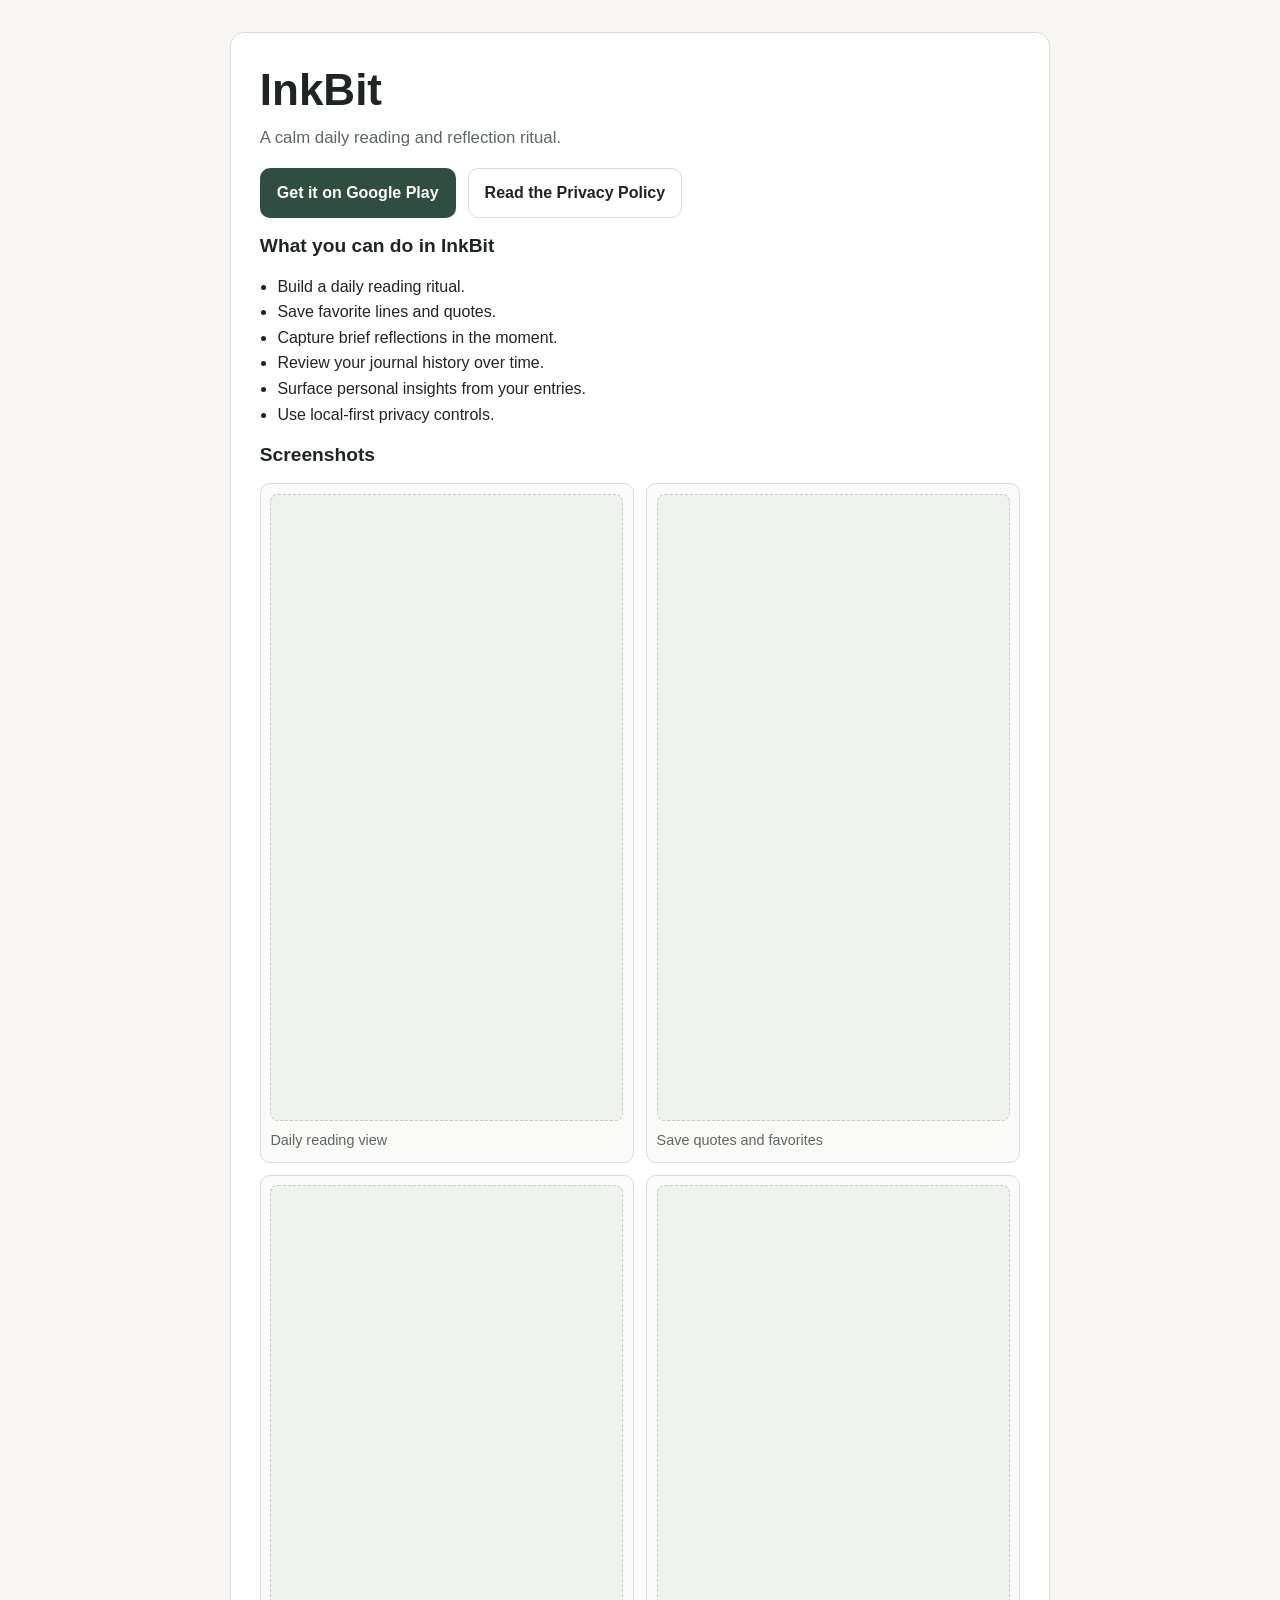
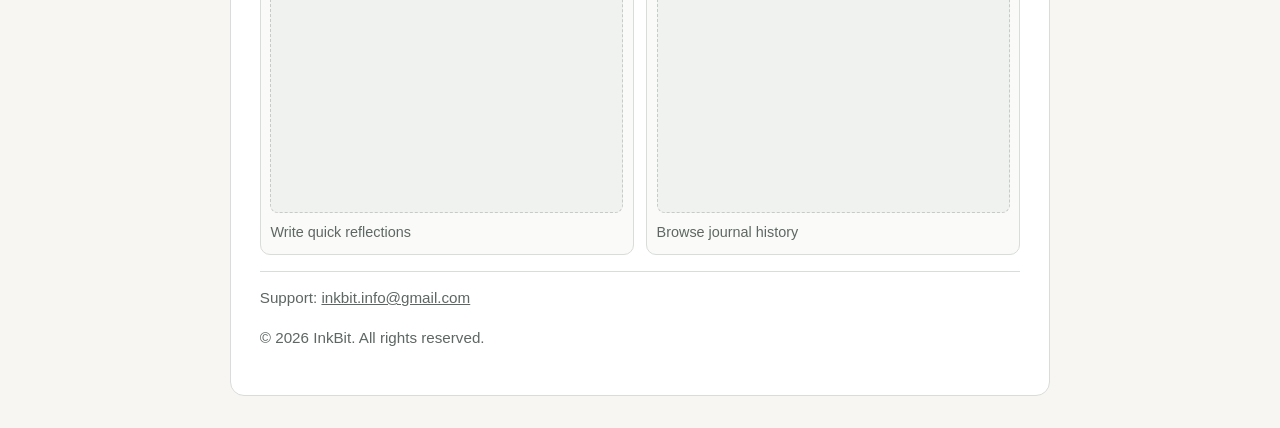
==== index.html @ 8ea50a35 "add index page for home page" ====
<!doctype html>
<html lang="en">
  <head>
    <meta charset="UTF-8" />
    <meta name="viewport" content="width=device-width, initial-scale=1" />
    <title>InkBit — A calm daily reading and reflection ritual</title>
    <meta
      name="description"
      content="InkBit helps you build a calm daily reading and reflection ritual with favorites, brief reflections, journal history, and private local-first controls."
    />
    <link rel="canonical" href="SITE_URL" />

    <meta property="og:title" content="InkBit — A calm daily reading and reflection ritual" />
    <meta
      property="og:description"
      content="Build a calm daily reading and reflection ritual. Save favorites, write brief reflections, and keep your journal history close."
    />
    <meta property="og:url" content="SITE_URL" />
    <meta property="og:type" content="website" />

    <meta name="twitter:card" content="summary_large_image" />
    <meta name="twitter:title" content="InkBit — A calm daily reading and reflection ritual" />
    <meta
      name="twitter:description"
      content="A calm daily reading and reflection ritual with local-first privacy controls."
    />
    <meta name="twitter:image" content="SITE_URL/og-image.jpg" />

    <style>
      :root {
        color-scheme: light;
        --bg: #f7f6f3;
        --surface: #ffffff;
        --text: #1f2523;
        --muted: #5d6763;
        --border: #d8ddd9;
        --accent: #2f4d40;
        --accent-hover: #243d33;
      }

      * {
        box-sizing: border-box;
      }

      body {
        margin: 0;
        background: var(--bg);
        color: var(--text);
        font-family: -apple-system, BlinkMacSystemFont, "Segoe UI", Roboto, Helvetica, Arial,
          "Apple Color Emoji", "Segoe UI Emoji", sans-serif;
        line-height: 1.6;
      }

      .wrap {
        max-width: 860px;
        margin: 0 auto;
        padding: 1.25rem;
      }

      .panel {
        background: var(--surface);
        border: 1px solid var(--border);
        border-radius: 14px;
        padding: 1.25rem;
      }

      h1,
      h2 {
        margin-top: 0;
        line-height: 1.25;
      }

      h1 {
        margin-bottom: 0.5rem;
        font-size: clamp(2rem, 6vw, 2.75rem);
      }

      h2 {
        font-size: 1.2rem;
      }

      p {
        margin: 0 0 1rem;
      }

      .tagline {
        color: var(--muted);
        font-size: 1.05rem;
      }

      .cta-row {
        display: flex;
        flex-wrap: wrap;
        gap: 0.75rem;
        margin-top: 1rem;
      }

      .btn {
        display: inline-block;
        padding: 0.7rem 1rem;
        border-radius: 10px;
        border: 1px solid transparent;
        text-decoration: none;
        font-weight: 600;
      }

      .btn-primary {
        background: var(--accent);
        color: #fff;
      }

      .btn-primary:hover,
      .btn-primary:focus-visible {
        background: var(--accent-hover);
      }

      .btn-secondary {
        background: transparent;
        color: var(--text);
        border-color: var(--border);
      }

      section {
        margin-top: 1rem;
      }

      ul {
        margin: 0;
        padding-left: 1.1rem;
      }

      .shots {
        display: grid;
        grid-template-columns: repeat(2, minmax(0, 1fr));
        gap: 0.75rem;
      }

      .shot {
        margin: 0;
        border: 1px solid var(--border);
        border-radius: 10px;
        padding: 0.6rem;
        background: #fafaf8;
      }

      .shot-box {
        width: 100%;
        aspect-ratio: 9 / 16;
        border-radius: 8px;
        border: 1px dashed #c5cbc7;
        background: #f0f2ef;
      }

      .shot figcaption {
        margin-top: 0.5rem;
        font-size: 0.9rem;
        color: var(--muted);
      }

      footer {
        margin-top: 1rem;
        padding-top: 0.9rem;
        border-top: 1px solid var(--border);
        color: var(--muted);
        font-size: 0.95rem;
      }

      footer a {
        color: inherit;
      }

      @media (min-width: 700px) {
        .wrap {
          padding: 2rem 1.25rem;
        }

        .panel {
          padding: 1.8rem;
        }
      }
    </style>
  </head>
  <body>
    <main class="wrap">
      <div class="panel">
        <header>
          <h1>InkBit</h1>
          <p class="tagline">A calm daily reading and reflection ritual.</p>
          <div class="cta-row">
            <a
              class="btn btn-primary"
              href="https://play.google.com/store/apps/details?id=com.trigri.inkbit"
              target="_blank"
              rel="noopener noreferrer"
              >Get it on Google Play</a
            >
            <a class="btn btn-secondary" href="/privacy/">Read the Privacy Policy</a>
          </div>
        </header>

        <section aria-labelledby="features-title">
          <h2 id="features-title">What you can do in InkBit</h2>
          <ul>
            <li>Build a daily reading ritual.</li>
            <li>Save favorite lines and quotes.</li>
            <li>Capture brief reflections in the moment.</li>
            <li>Review your journal history over time.</li>
            <li>Surface personal insights from your entries.</li>
            <li>Use local-first privacy controls.</li>
          </ul>
        </section>

        <section aria-labelledby="screenshots-title">
          <h2 id="screenshots-title">Screenshots</h2>
          <div class="shots">
            <figure class="shot">
              <div class="shot-box" aria-hidden="true"></div>
              <figcaption>Daily reading view</figcaption>
            </figure>
            <figure class="shot">
              <div class="shot-box" aria-hidden="true"></div>
              <figcaption>Save quotes and favorites</figcaption>
            </figure>
            <figure class="shot">
              <div class="shot-box" aria-hidden="true"></div>
              <figcaption>Write quick reflections</figcaption>
            </figure>
            <figure class="shot">
              <div class="shot-box" aria-hidden="true"></div>
              <figcaption>Browse journal history</figcaption>
            </figure>
          </div>
        </section>

        <footer>
          <p>
            Support: <a href="mailto:inkbit.info@gmail.com">inkbit.info@gmail.com</a>
          </p>
          <p>&copy; 2026 InkBit. All rights reserved.</p>
        </footer>
      </div>
    </main>
  </body>
</html>
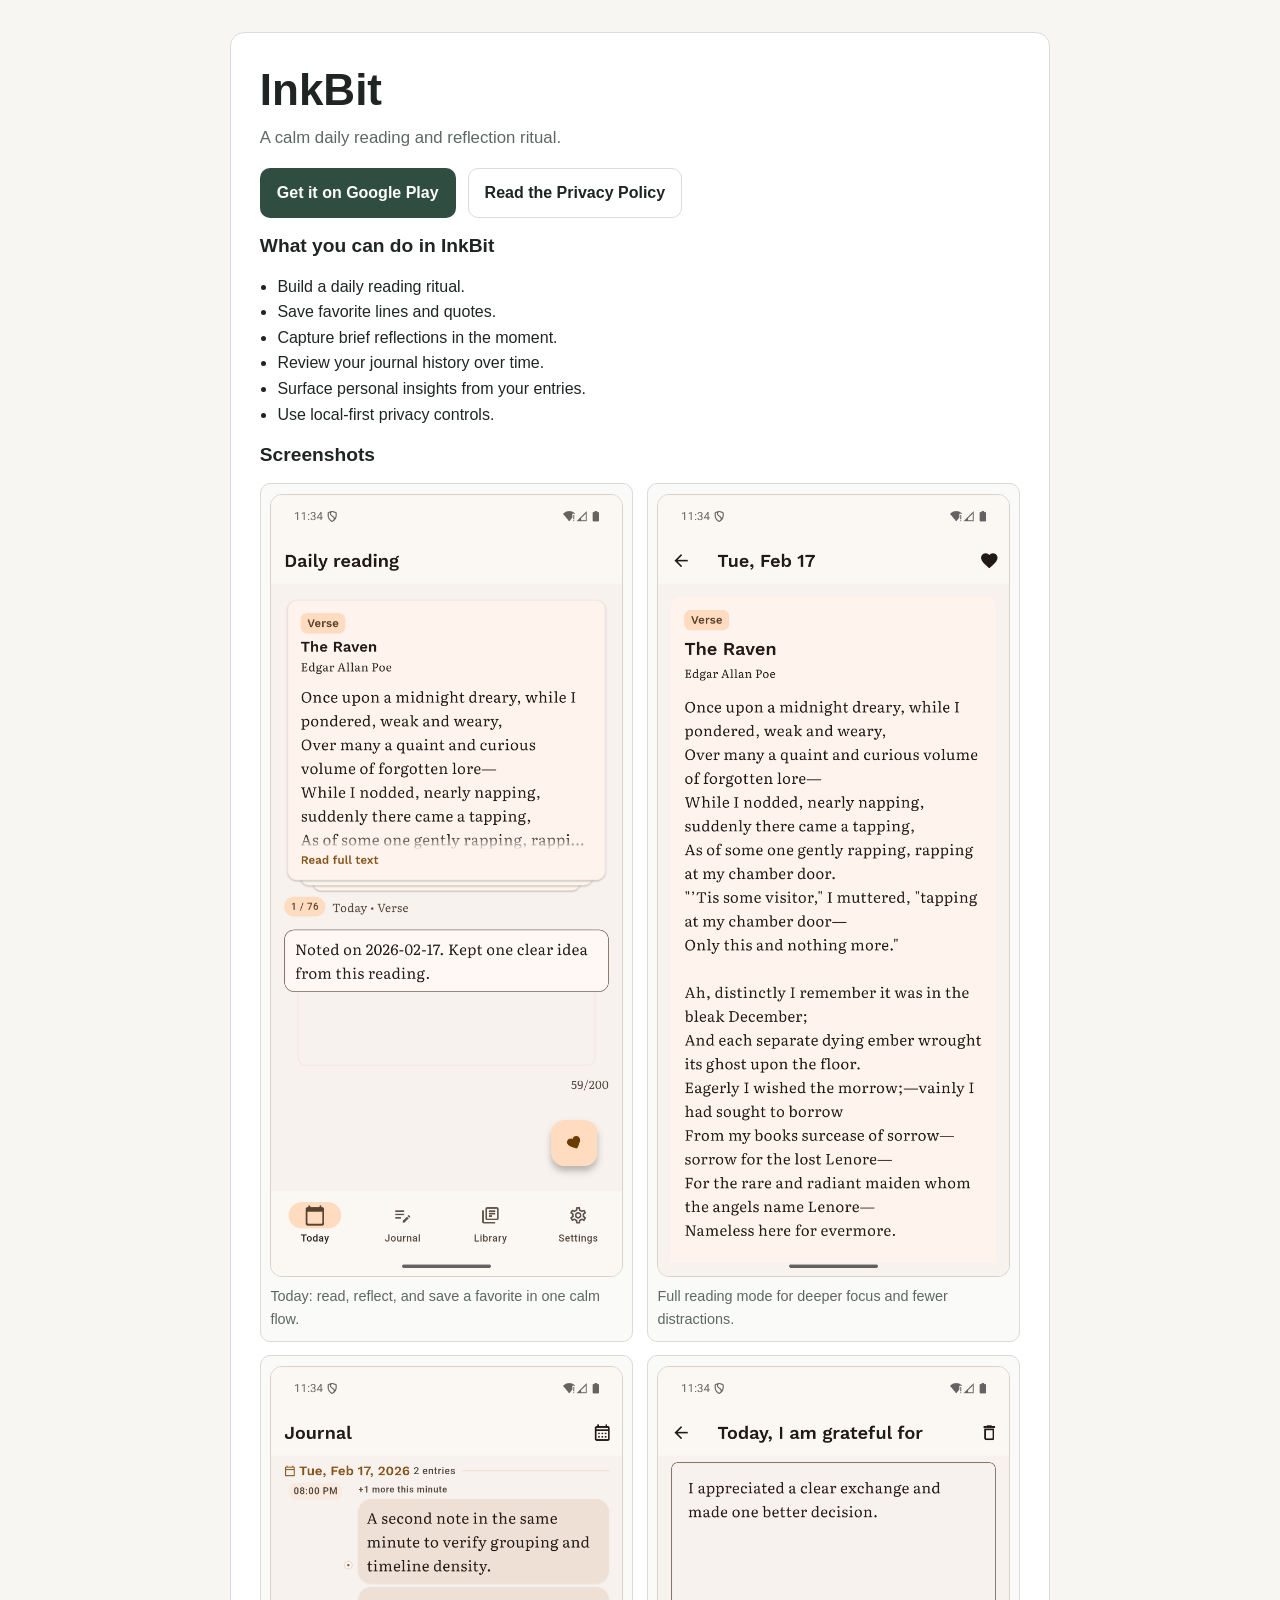
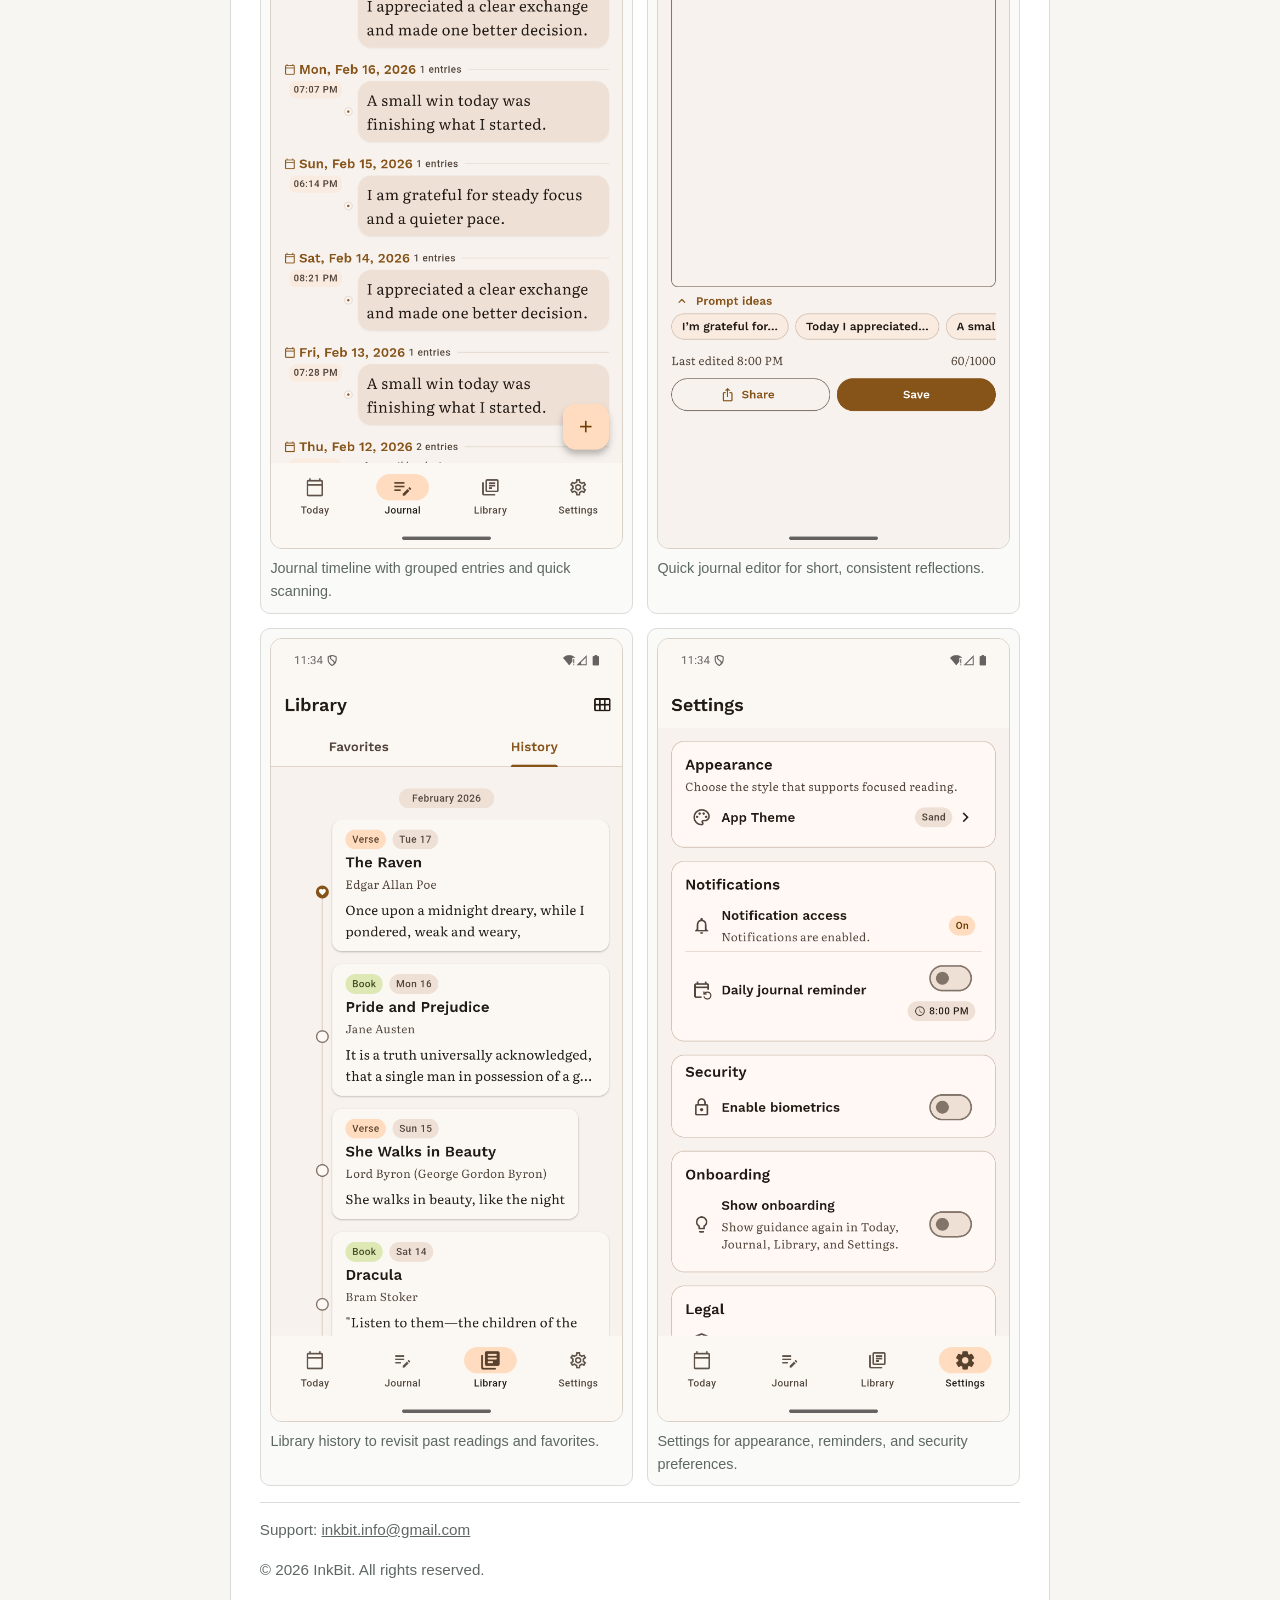
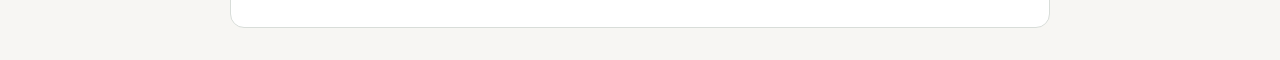
==== commit 5968cf2c: "add screenshots" ====
--- a/index.html
+++ b/index.html
@@ -131,8 +131,8 @@
 
       .shots {
         display: grid;
-        grid-template-columns: repeat(2, minmax(0, 1fr));
-        gap: 0.75rem;
+        grid-template-columns: 1fr;
+        gap: 0.85rem;
       }
 
       .shot {
@@ -143,12 +143,17 @@
         background: #fafaf8;
       }
 
-      .shot-box {
+      .shot-media {
+        overflow: hidden;
+        border-radius: 12px;
+        border: 1px solid #d9d1c8;
+        background: #ede8e2;
+      }
+
+      .shot-image {
+        display: block;
         width: 100%;
-        aspect-ratio: 9 / 16;
-        border-radius: 8px;
-        border: 1px dashed #c5cbc7;
-        background: #f0f2ef;
+        height: auto;
       }
 
       .shot figcaption {
@@ -176,6 +181,10 @@
 
         .panel {
           padding: 1.8rem;
+        }
+
+        .shots {
+          grid-template-columns: repeat(2, minmax(0, 1fr));
         }
       }
     </style>
@@ -194,7 +203,7 @@
               rel="noopener noreferrer"
               >Get it on Google Play</a
             >
-            <a class="btn btn-secondary" href="/privacy/">Read the Privacy Policy</a>
+            <a class="btn btn-secondary" href="privacy/">Read the Privacy Policy</a>
           </div>
         </header>
 
@@ -214,20 +223,88 @@
           <h2 id="screenshots-title">Screenshots</h2>
           <div class="shots">
             <figure class="shot">
-              <div class="shot-box" aria-hidden="true"></div>
-              <figcaption>Daily reading view</figcaption>
-            </figure>
-            <figure class="shot">
-              <div class="shot-box" aria-hidden="true"></div>
-              <figcaption>Save quotes and favorites</figcaption>
-            </figure>
-            <figure class="shot">
-              <div class="shot-box" aria-hidden="true"></div>
-              <figcaption>Write quick reflections</figcaption>
-            </figure>
-            <figure class="shot">
-              <div class="shot-box" aria-hidden="true"></div>
-              <figcaption>Browse journal history</figcaption>
+              <div class="shot-media">
+                <img
+                  class="shot-image"
+                  src="assets/screens/01_today.png"
+                  alt="InkBit Today screen with daily reading card and reflection prompt"
+                  width="1280"
+                  height="2856"
+                  loading="lazy"
+                  decoding="async"
+                />
+              </div>
+              <figcaption>Today: read, reflect, and save a favorite in one calm flow.</figcaption>
+            </figure>
+            <figure class="shot">
+              <div class="shot-media">
+                <img
+                  class="shot-image"
+                  src="assets/screens/02_reader.png"
+                  alt="InkBit full reading view with focused typography and distraction-free layout"
+                  width="1280"
+                  height="2856"
+                  loading="lazy"
+                  decoding="async"
+                />
+              </div>
+              <figcaption>Full reading mode for deeper focus and fewer distractions.</figcaption>
+            </figure>
+            <figure class="shot">
+              <div class="shot-media">
+                <img
+                  class="shot-image"
+                  src="assets/screens/03_journal.png"
+                  alt="InkBit journal timeline showing grouped entries by day"
+                  width="1280"
+                  height="2856"
+                  loading="lazy"
+                  decoding="async"
+                />
+              </div>
+              <figcaption>Journal timeline with grouped entries and quick scanning.</figcaption>
+            </figure>
+            <figure class="shot">
+              <div class="shot-media">
+                <img
+                  class="shot-image"
+                  src="assets/screens/04_journal_editor.png"
+                  alt="InkBit journal editor with concise daily note input"
+                  width="1280"
+                  height="2856"
+                  loading="lazy"
+                  decoding="async"
+                />
+              </div>
+              <figcaption>Quick journal editor for short, consistent reflections.</figcaption>
+            </figure>
+            <figure class="shot">
+              <div class="shot-media">
+                <img
+                  class="shot-image"
+                  src="assets/screens/05_library_history.png"
+                  alt="InkBit library history screen with favorites and timeline cards"
+                  width="1280"
+                  height="2856"
+                  loading="lazy"
+                  decoding="async"
+                />
+              </div>
+              <figcaption>Library history to revisit past readings and favorites.</figcaption>
+            </figure>
+            <figure class="shot">
+              <div class="shot-media">
+                <img
+                  class="shot-image"
+                  src="assets/screens/06_settings.png"
+                  alt="InkBit settings screen with appearance, reminders, and security options"
+                  width="1280"
+                  height="2856"
+                  loading="lazy"
+                  decoding="async"
+                />
+              </div>
+              <figcaption>Settings for appearance, reminders, and security preferences.</figcaption>
             </figure>
           </div>
         </section>
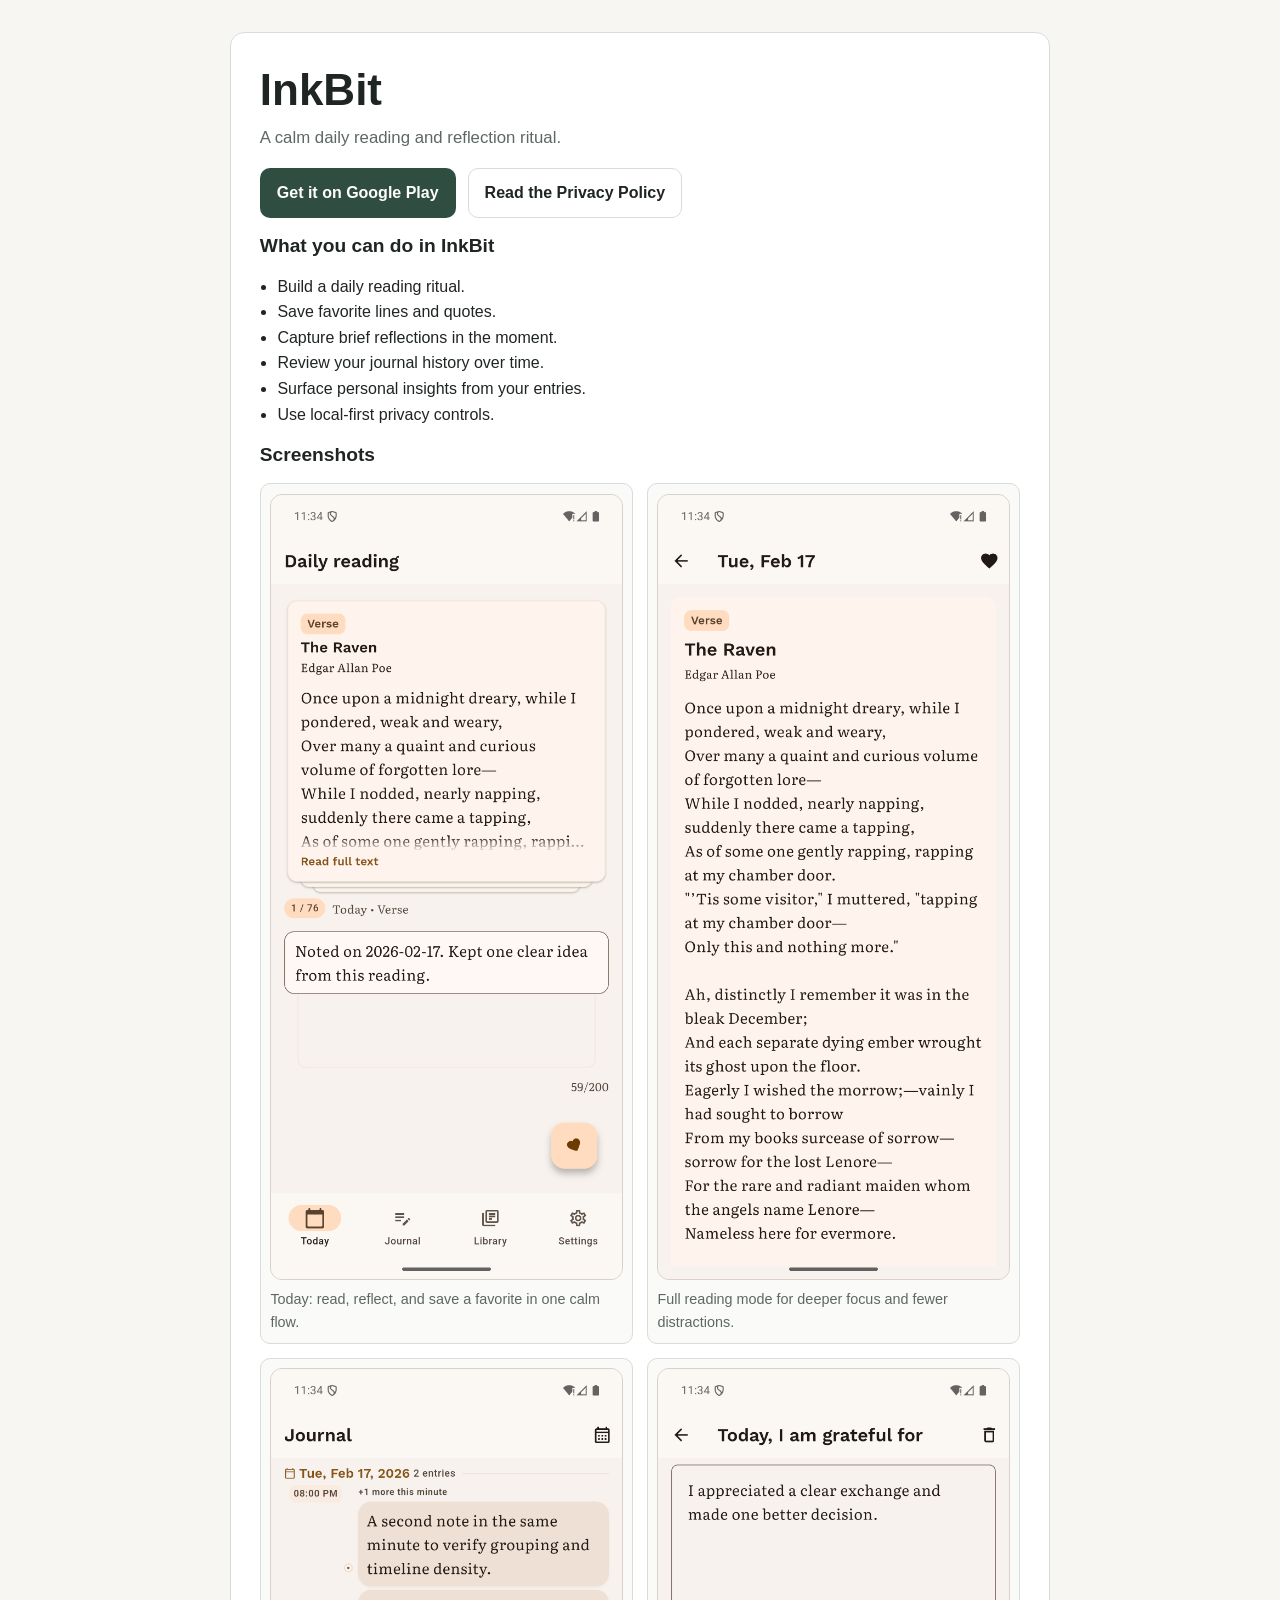
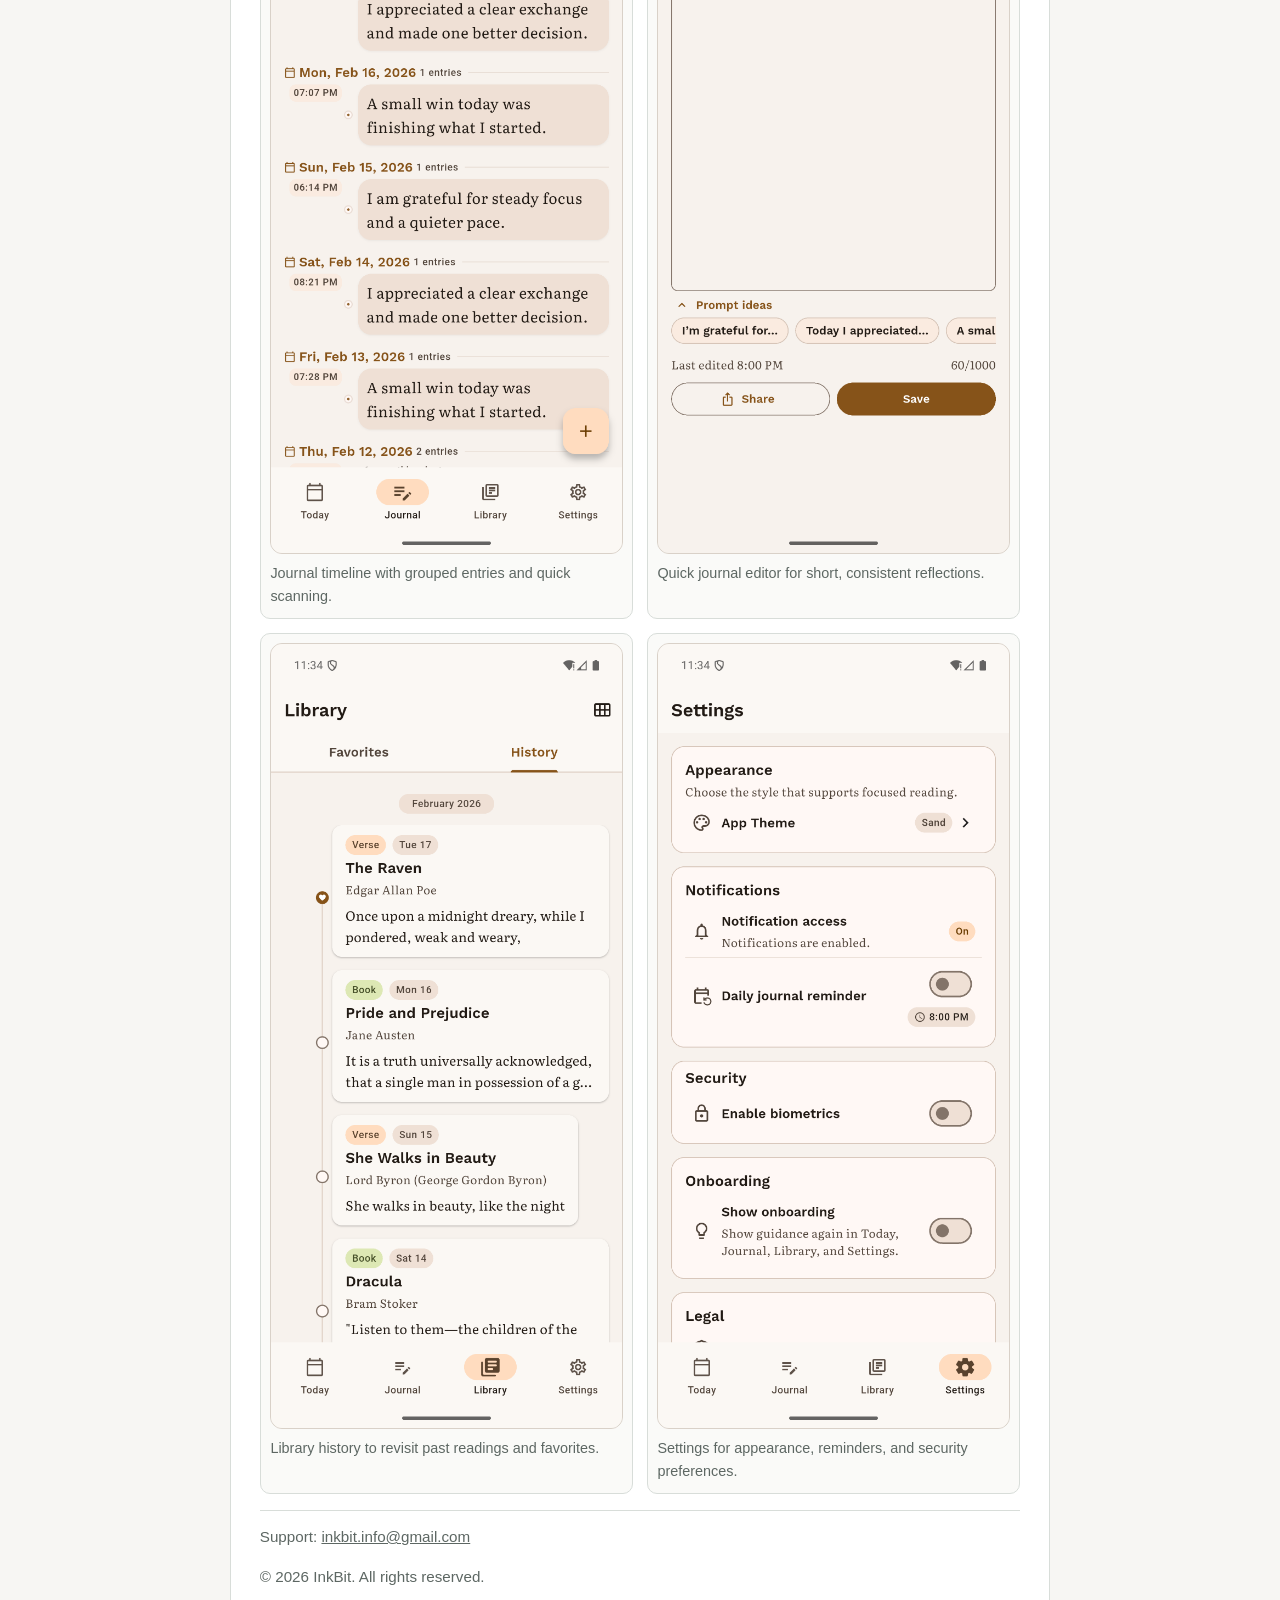
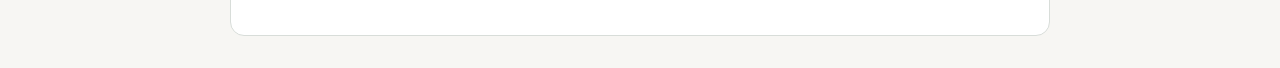
==== commit bb692a5b: "updated assets and otther necessary files to make site discoverable" ====
--- a/index.html
+++ b/index.html
@@ -8,15 +8,24 @@
       name="description"
       content="InkBit helps you build a calm daily reading and reflection ritual with favorites, brief reflections, journal history, and private local-first controls."
     />
-    <link rel="canonical" href="SITE_URL" />
+    <meta name="robots" content="index,follow,max-image-preview:large" />
+    <meta name="theme-color" content="#f7f6f3" />
+    <link rel="icon" type="image/png" sizes="32x32" href="assets/branding/favicon-32.png" />
+    <link rel="apple-touch-icon" sizes="180x180" href="assets/branding/apple-touch-icon.png" />
+    <link rel="canonical" href="https://trigri1.github.io/inkbit-legal/" />
 
     <meta property="og:title" content="InkBit — A calm daily reading and reflection ritual" />
     <meta
       property="og:description"
       content="Build a calm daily reading and reflection ritual. Save favorites, write brief reflections, and keep your journal history close."
     />
-    <meta property="og:url" content="SITE_URL" />
+    <meta property="og:url" content="https://trigri1.github.io/inkbit-legal/" />
     <meta property="og:type" content="website" />
+    <meta
+      property="og:image"
+      content="https://trigri1.github.io/inkbit-legal/assets/branding/inkbit_app_icon_1024.png"
+    />
+    <meta property="og:image:alt" content="InkBit app icon" />
 
     <meta name="twitter:card" content="summary_large_image" />
     <meta name="twitter:title" content="InkBit — A calm daily reading and reflection ritual" />
@@ -24,7 +33,23 @@
       name="twitter:description"
       content="A calm daily reading and reflection ritual with local-first privacy controls."
     />
-    <meta name="twitter:image" content="SITE_URL/og-image.jpg" />
+    <meta
+      name="twitter:image"
+      content="https://trigri1.github.io/inkbit-legal/assets/branding/inkbit_app_icon_1024.png"
+    />
+
+    <script type="application/ld+json">
+      {
+        "@context": "https://schema.org",
+        "@type": "SoftwareApplication",
+        "name": "InkBit",
+        "applicationCategory": "LifestyleApplication",
+        "operatingSystem": "Android",
+        "url": "https://trigri1.github.io/inkbit-legal/",
+        "downloadUrl": "https://play.google.com/store/apps/details?id=com.trigri.inkbit",
+        "description": "InkBit is a calm daily reading and reflection ritual with favorites, brief journaling, history, and local-first privacy controls."
+      }
+    </script>
 
     <style>
       :root {
@@ -144,16 +169,42 @@
       }
 
       .shot-media {
+        position: relative;
         overflow: hidden;
         border-radius: 12px;
         border: 1px solid #d9d1c8;
         background: #ede8e2;
+        aspect-ratio: 1280 / 2856;
       }
 
       .shot-image {
         display: block;
         width: 100%;
-        height: auto;
+        height: 100%;
+        object-fit: cover;
+        position: relative;
+        z-index: 1;
+      }
+
+      .shot-placeholder {
+        position: absolute;
+        inset: 0;
+        display: flex;
+        align-items: center;
+        justify-content: center;
+        text-align: center;
+        font-size: 0.9rem;
+        color: #6d6258;
+        background: #ede8e2;
+        padding: 0.75rem;
+      }
+
+      .shot-media.is-loaded .shot-placeholder {
+        display: none;
+      }
+
+      .shot-media.is-missing .shot-image {
+        display: none;
       }
 
       .shot figcaption {
@@ -224,6 +275,7 @@
           <div class="shots">
             <figure class="shot">
               <div class="shot-media">
+                <div class="shot-placeholder">Screenshot unavailable</div>
                 <img
                   class="shot-image"
                   src="assets/screens/01_today.png"
@@ -232,12 +284,15 @@
                   height="2856"
                   loading="lazy"
                   decoding="async"
+                  onload="this.closest('.shot-media').classList.add('is-loaded')"
+                  onerror="this.closest('.shot-media').classList.add('is-missing')"
                 />
               </div>
               <figcaption>Today: read, reflect, and save a favorite in one calm flow.</figcaption>
             </figure>
             <figure class="shot">
               <div class="shot-media">
+                <div class="shot-placeholder">Screenshot unavailable</div>
                 <img
                   class="shot-image"
                   src="assets/screens/02_reader.png"
@@ -246,12 +301,15 @@
                   height="2856"
                   loading="lazy"
                   decoding="async"
+                  onload="this.closest('.shot-media').classList.add('is-loaded')"
+                  onerror="this.closest('.shot-media').classList.add('is-missing')"
                 />
               </div>
               <figcaption>Full reading mode for deeper focus and fewer distractions.</figcaption>
             </figure>
             <figure class="shot">
               <div class="shot-media">
+                <div class="shot-placeholder">Screenshot unavailable</div>
                 <img
                   class="shot-image"
                   src="assets/screens/03_journal.png"
@@ -260,12 +318,15 @@
                   height="2856"
                   loading="lazy"
                   decoding="async"
+                  onload="this.closest('.shot-media').classList.add('is-loaded')"
+                  onerror="this.closest('.shot-media').classList.add('is-missing')"
                 />
               </div>
               <figcaption>Journal timeline with grouped entries and quick scanning.</figcaption>
             </figure>
             <figure class="shot">
               <div class="shot-media">
+                <div class="shot-placeholder">Screenshot unavailable</div>
                 <img
                   class="shot-image"
                   src="assets/screens/04_journal_editor.png"
@@ -274,12 +335,15 @@
                   height="2856"
                   loading="lazy"
                   decoding="async"
+                  onload="this.closest('.shot-media').classList.add('is-loaded')"
+                  onerror="this.closest('.shot-media').classList.add('is-missing')"
                 />
               </div>
               <figcaption>Quick journal editor for short, consistent reflections.</figcaption>
             </figure>
             <figure class="shot">
               <div class="shot-media">
+                <div class="shot-placeholder">Screenshot unavailable</div>
                 <img
                   class="shot-image"
                   src="assets/screens/05_library_history.png"
@@ -288,12 +352,15 @@
                   height="2856"
                   loading="lazy"
                   decoding="async"
+                  onload="this.closest('.shot-media').classList.add('is-loaded')"
+                  onerror="this.closest('.shot-media').classList.add('is-missing')"
                 />
               </div>
               <figcaption>Library history to revisit past readings and favorites.</figcaption>
             </figure>
             <figure class="shot">
               <div class="shot-media">
+                <div class="shot-placeholder">Screenshot unavailable</div>
                 <img
                   class="shot-image"
                   src="assets/screens/06_settings.png"
@@ -302,6 +369,8 @@
                   height="2856"
                   loading="lazy"
                   decoding="async"
+                  onload="this.closest('.shot-media').classList.add('is-loaded')"
+                  onerror="this.closest('.shot-media').classList.add('is-missing')"
                 />
               </div>
               <figcaption>Settings for appearance, reminders, and security preferences.</figcaption>
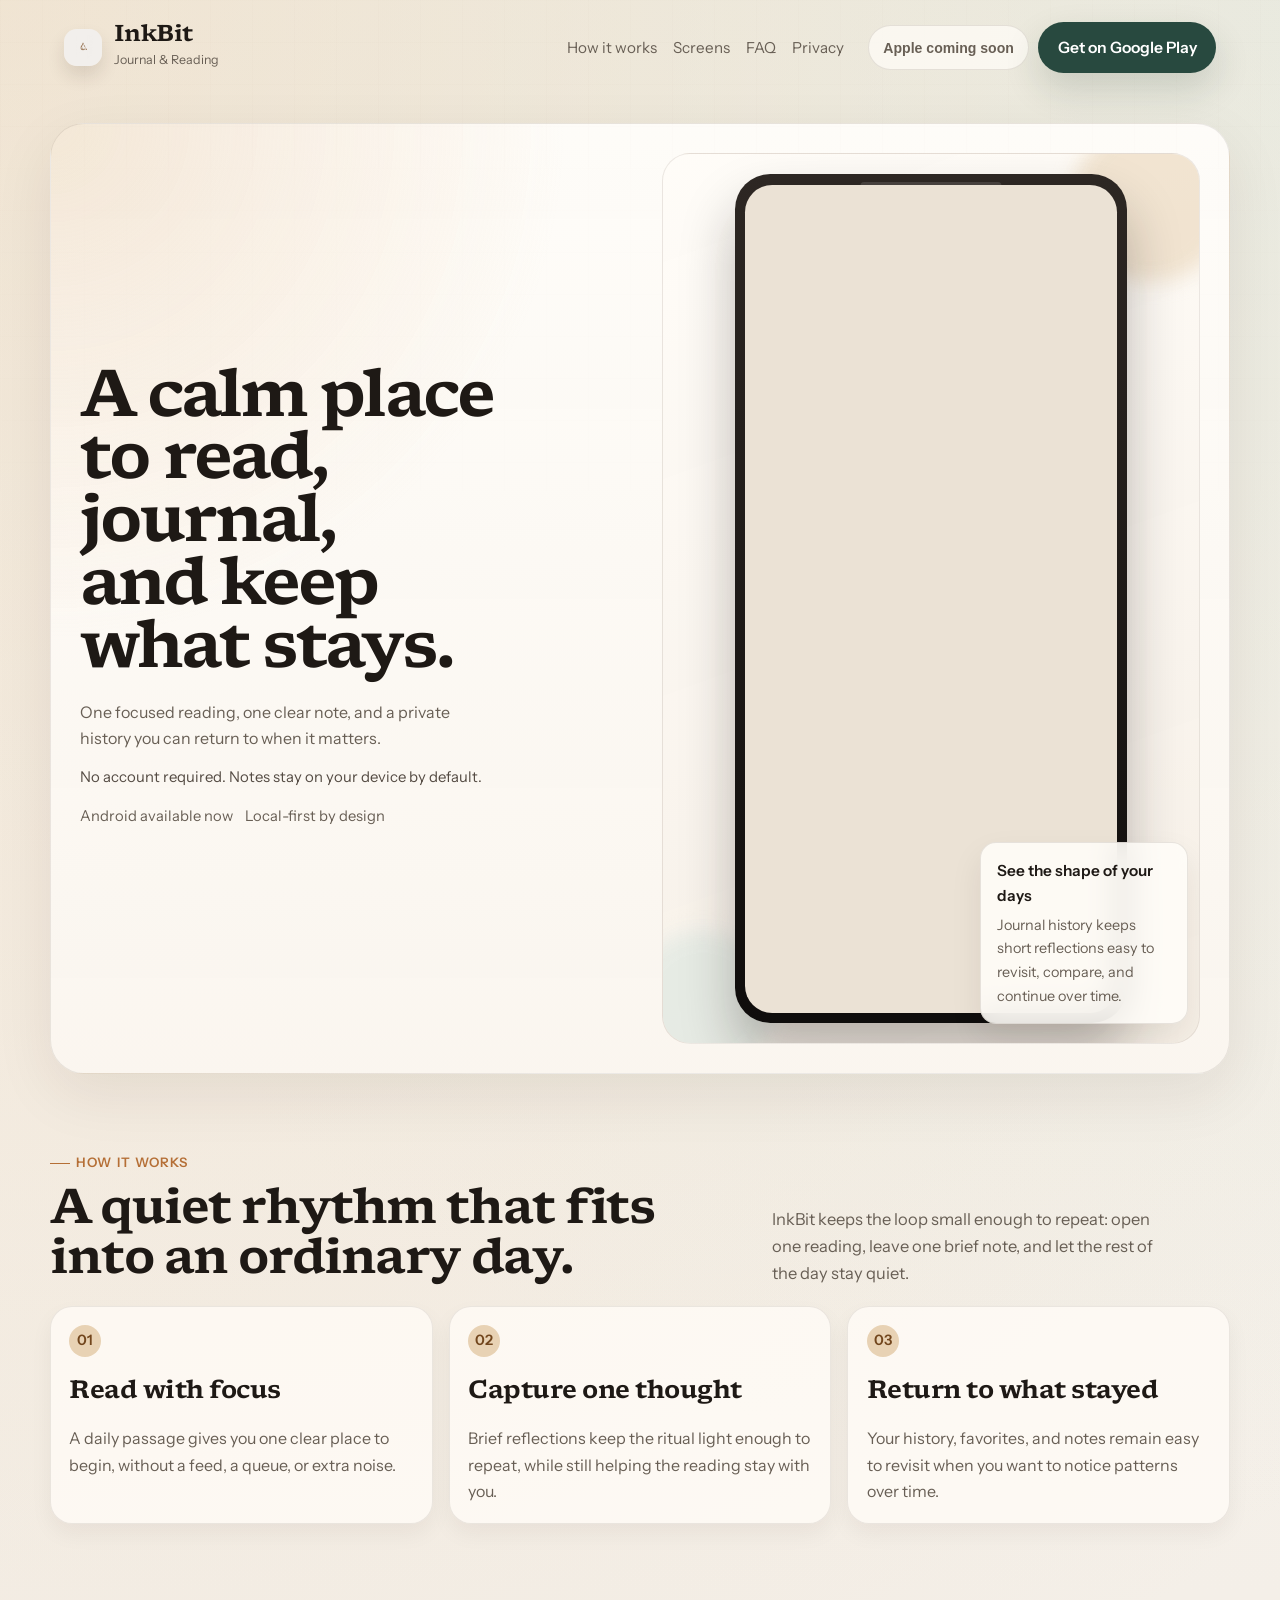
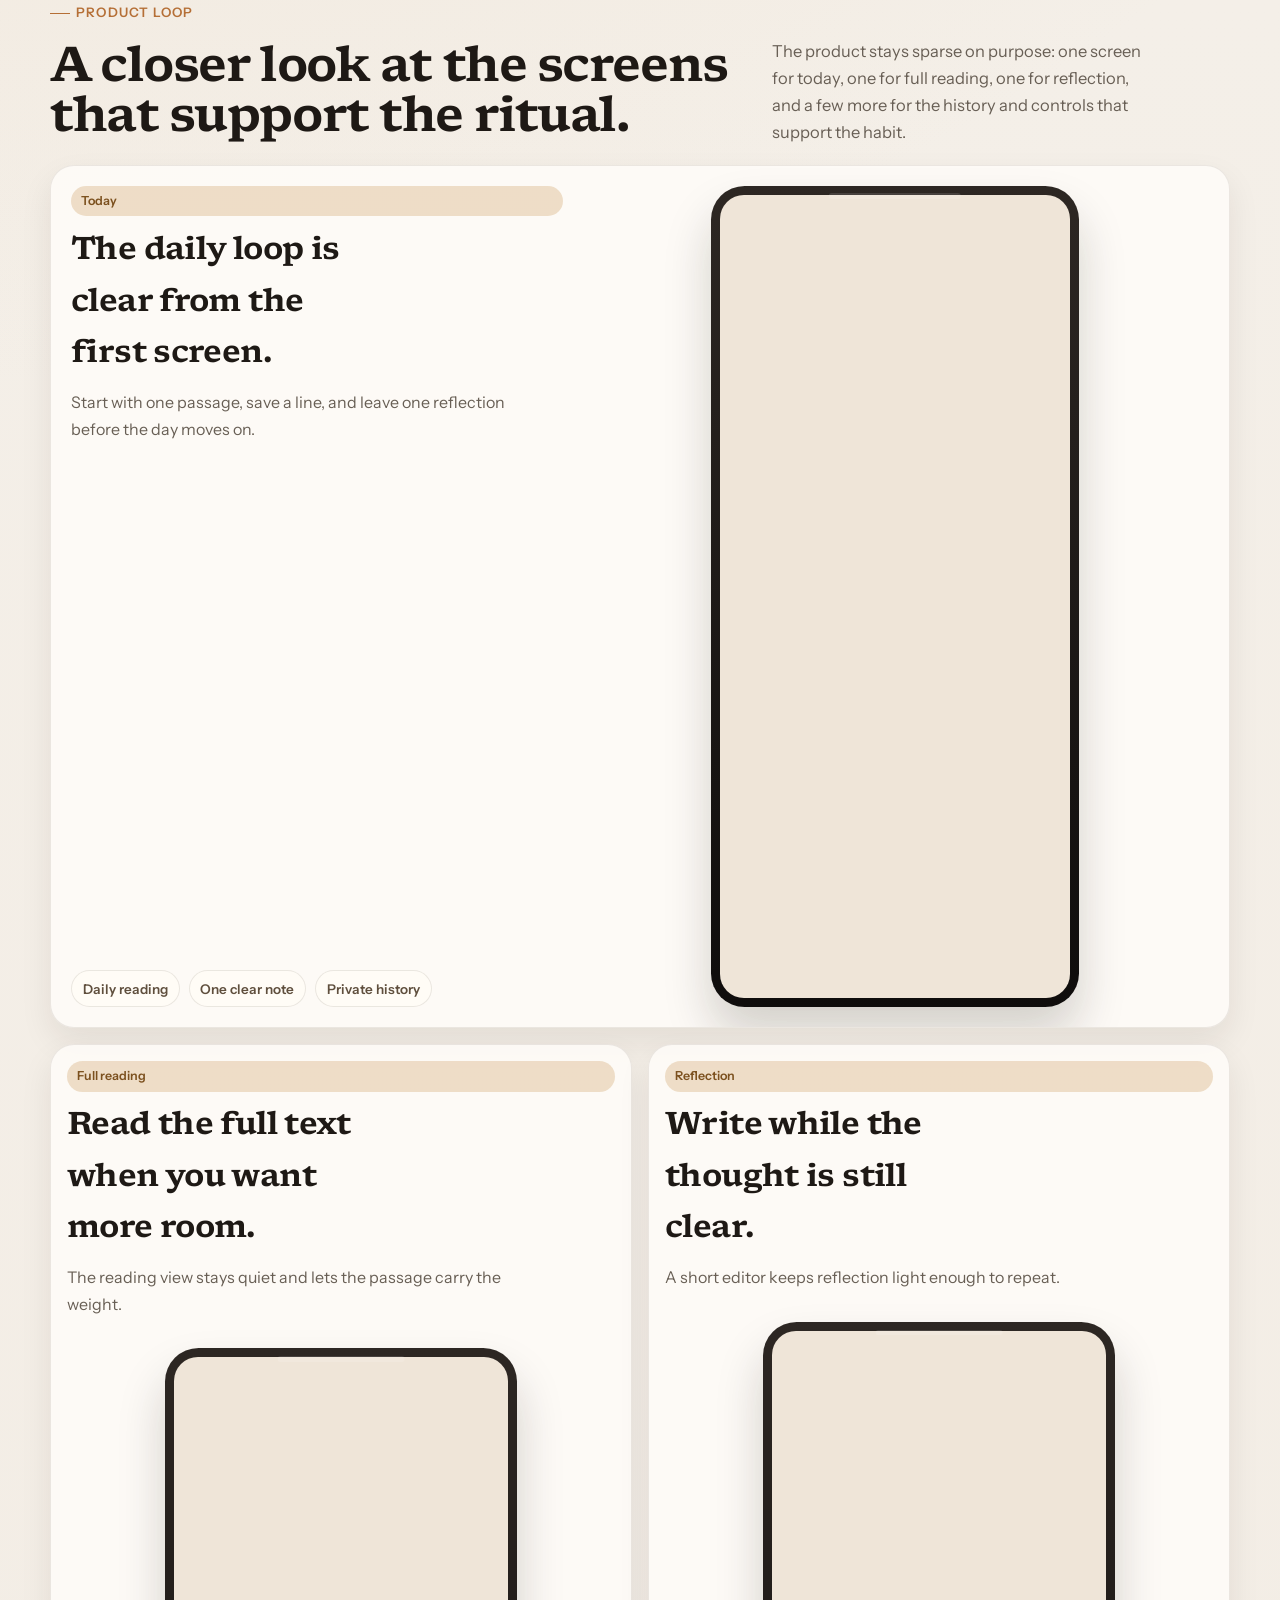
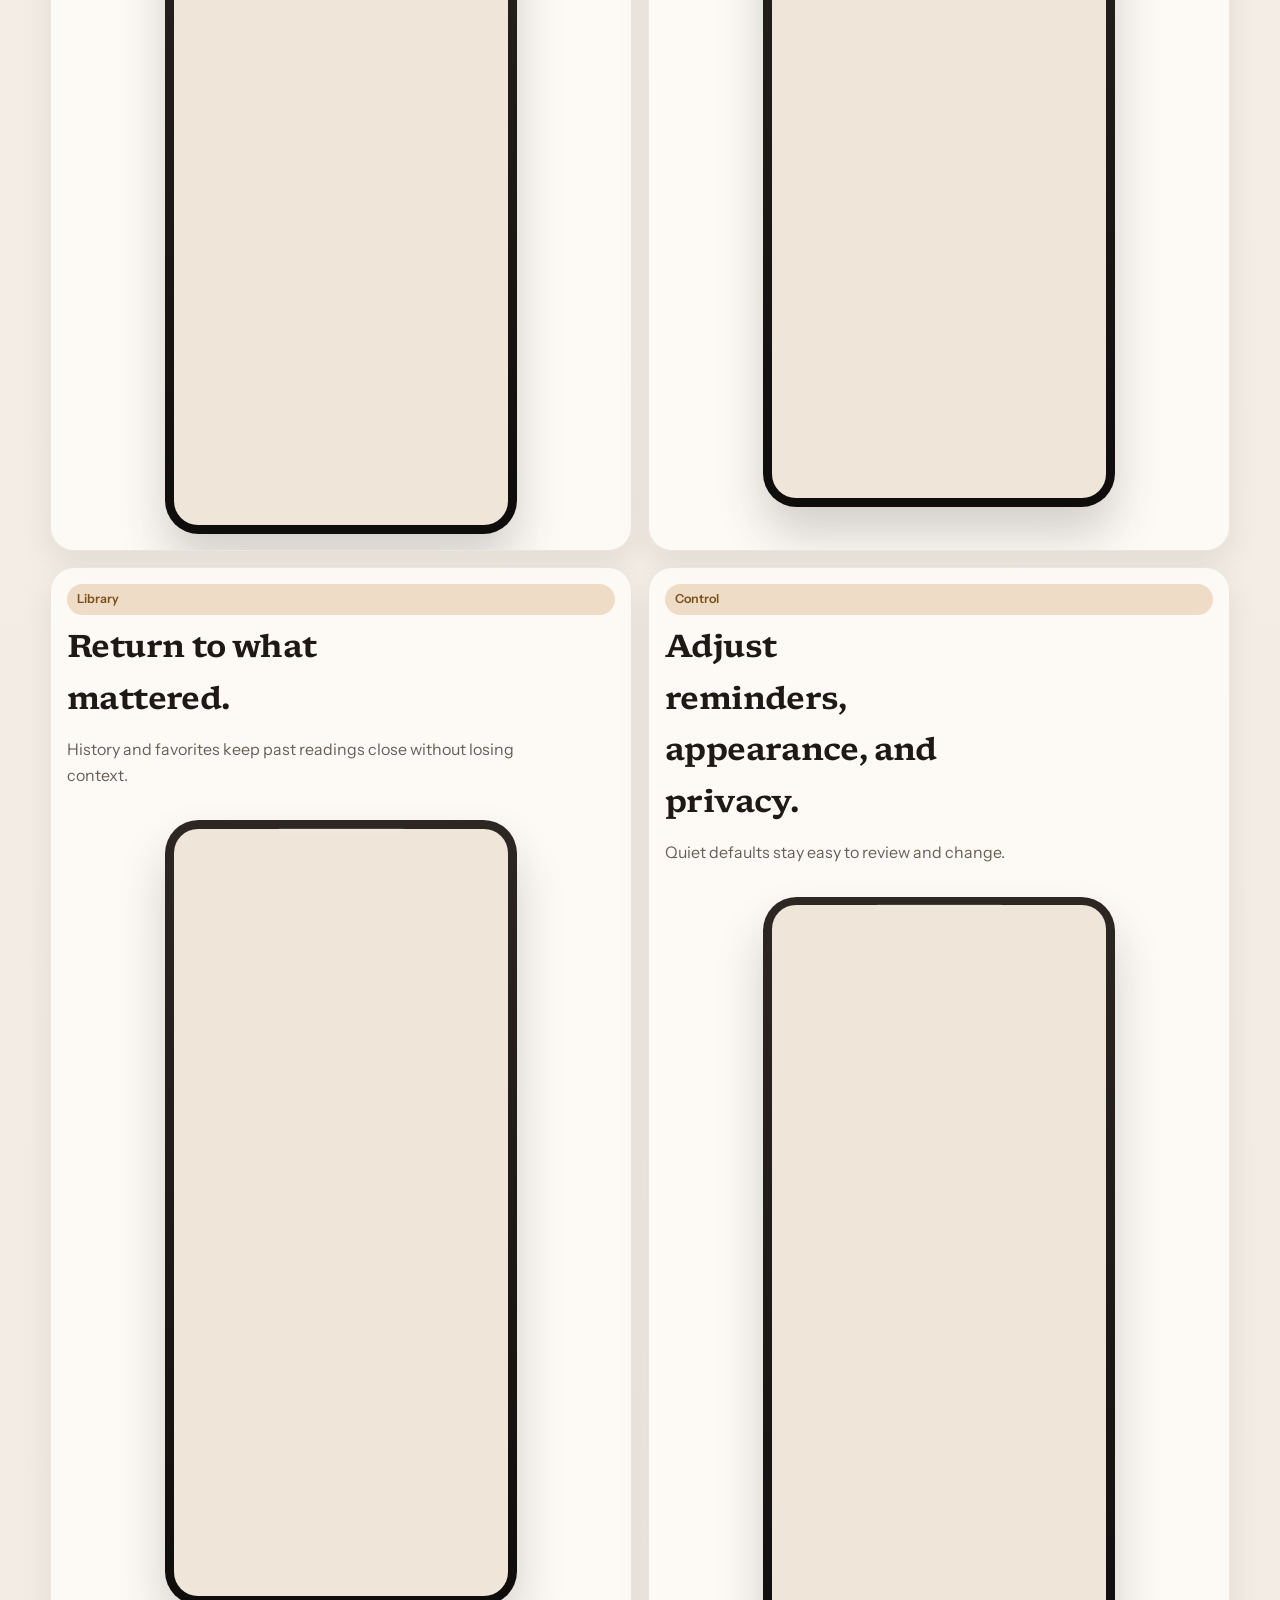
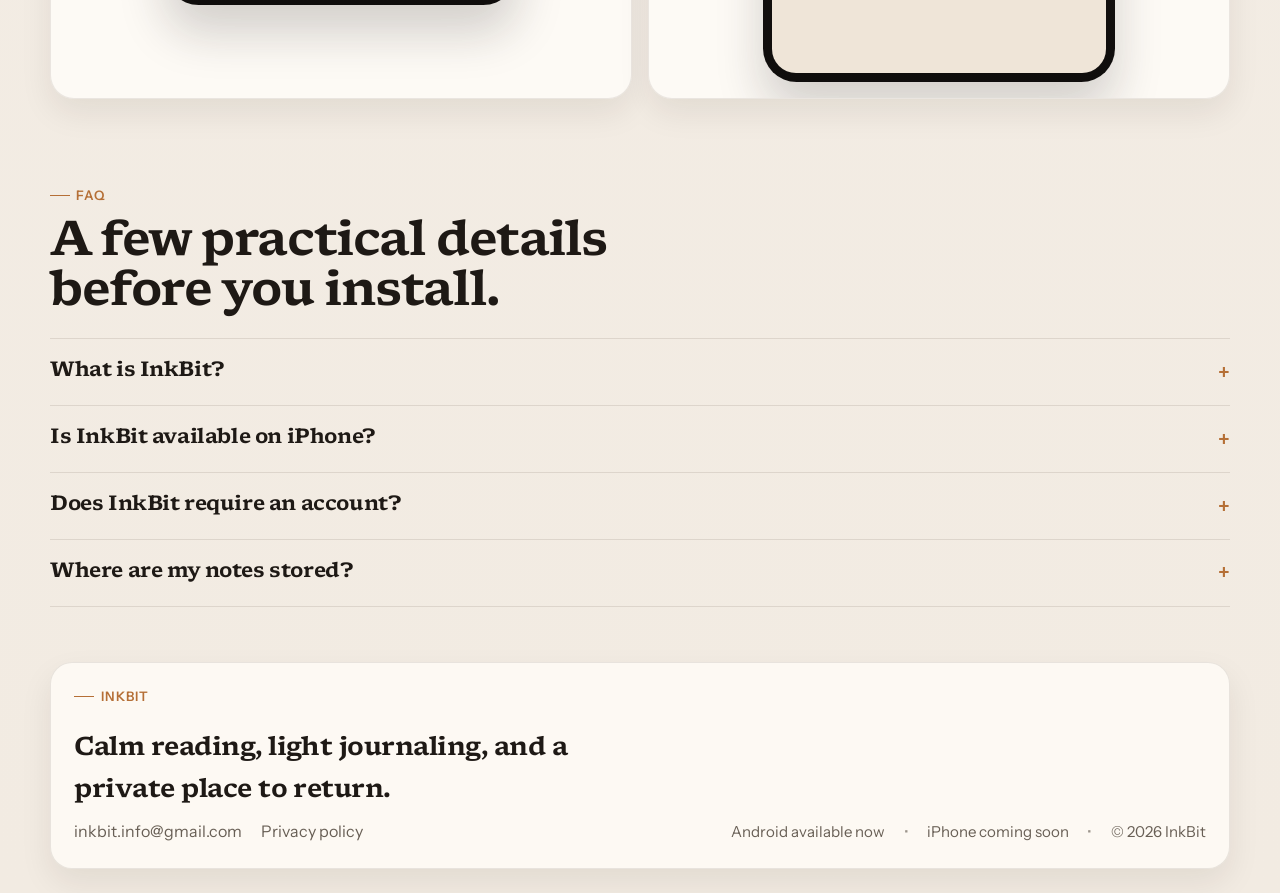
==== commit 8c76df55: "new desing look and feel" ====
--- a/index.html
+++ b/index.html
@@ -3,388 +3,364 @@
   <head>
     <meta charset="UTF-8" />
     <meta name="viewport" content="width=device-width, initial-scale=1" />
-    <title>InkBit — A calm daily reading and reflection ritual</title>
+    <title>InkBit: Journal & Reading — Read, journal, and keep what stays</title>
     <meta
       name="description"
-      content="InkBit helps you build a calm daily reading and reflection ritual with favorites, brief reflections, journal history, and private local-first controls."
+      content="A calm place for focused reading, brief journaling, and a private history you can return to when it matters."
+    />
+    <meta
+      http-equiv="Content-Security-Policy"
+      content="default-src 'self'; script-src 'self' 'sha256-UO72aKkhBxrVhclDVJl7cnmk7b1QrMoBTD8swbeb3cI='; style-src 'self'; img-src 'self' data:; font-src 'self'; connect-src 'none'; object-src 'none'; base-uri 'none'; form-action 'self'; manifest-src 'self'; media-src 'self'; worker-src 'none'; block-all-mixed-content"
     />
     <meta name="robots" content="index,follow,max-image-preview:large" />
-    <meta name="theme-color" content="#f7f6f3" />
+    <meta name="referrer" content="no-referrer" />
+    <meta name="theme-color" content="#f4efe8" />
     <link rel="icon" type="image/png" sizes="32x32" href="assets/branding/favicon-32.png" />
     <link rel="apple-touch-icon" sizes="180x180" href="assets/branding/apple-touch-icon.png" />
-    <link rel="canonical" href="https://trigri1.github.io/inkbit-legal/" />
-
-    <meta property="og:title" content="InkBit — A calm daily reading and reflection ritual" />
+    <link rel="manifest" href="site.webmanifest" />
+    <link rel="canonical" href="https://proj.github.io/inkbit-legal/" />
+    <link rel="preload" href="assets/fonts/newsreader-600.woff2" as="font" type="font/woff2" crossorigin />
+    <link rel="preload" href="assets/fonts/instrument-sans-400.woff2" as="font" type="font/woff2" crossorigin />
+    <link rel="stylesheet" href="assets/site.css" />
+
+    <meta property="og:title" content="InkBit: Journal & Reading — Read, journal, and keep what stays" />
     <meta
       property="og:description"
-      content="Build a calm daily reading and reflection ritual. Save favorites, write brief reflections, and keep your journal history close."
-    />
-    <meta property="og:url" content="https://trigri1.github.io/inkbit-legal/" />
+      content="A calm place for focused reading, brief journaling, and a private history you can return to when it matters."
+    />
+    <meta property="og:url" content="https://proj.github.io/inkbit-legal/" />
     <meta property="og:type" content="website" />
+    <meta property="og:site_name" content="InkBit: Journal & Reading" />
     <meta
       property="og:image"
-      content="https://trigri1.github.io/inkbit-legal/assets/branding/inkbit_app_icon_1024.png"
-    />
-    <meta property="og:image:alt" content="InkBit app icon" />
+      content="https://proj.github.io/inkbit-legal/assets/branding/og-card.png"
+    />
+    <meta property="og:image:alt" content="InkBit: Journal & Reading social preview" />
+    <meta property="og:image:width" content="1200" />
+    <meta property="og:image:height" content="630" />
 
     <meta name="twitter:card" content="summary_large_image" />
-    <meta name="twitter:title" content="InkBit — A calm daily reading and reflection ritual" />
+    <meta name="twitter:title" content="InkBit: Journal & Reading — Read, journal, and keep what stays" />
     <meta
       name="twitter:description"
-      content="A calm daily reading and reflection ritual with local-first privacy controls."
+      content="A calm place for focused reading, brief journaling, and a private history you can return to when it matters."
     />
     <meta
       name="twitter:image"
-      content="https://trigri1.github.io/inkbit-legal/assets/branding/inkbit_app_icon_1024.png"
-    />
-
-    <script type="application/ld+json">
-      {
-        "@context": "https://schema.org",
-        "@type": "SoftwareApplication",
-        "name": "InkBit",
-        "applicationCategory": "LifestyleApplication",
-        "operatingSystem": "Android",
-        "url": "https://trigri1.github.io/inkbit-legal/",
-        "downloadUrl": "https://play.google.com/store/apps/details?id=com.trigri.inkbit",
-        "description": "InkBit is a calm daily reading and reflection ritual with favorites, brief journaling, history, and local-first privacy controls."
-      }
-    </script>
-
-    <style>
-      :root {
-        color-scheme: light;
-        --bg: #f7f6f3;
-        --surface: #ffffff;
-        --text: #1f2523;
-        --muted: #5d6763;
-        --border: #d8ddd9;
-        --accent: #2f4d40;
-        --accent-hover: #243d33;
-      }
-
-      * {
-        box-sizing: border-box;
-      }
-
-      body {
-        margin: 0;
-        background: var(--bg);
-        color: var(--text);
-        font-family: -apple-system, BlinkMacSystemFont, "Segoe UI", Roboto, Helvetica, Arial,
-          "Apple Color Emoji", "Segoe UI Emoji", sans-serif;
-        line-height: 1.6;
-      }
-
-      .wrap {
-        max-width: 860px;
-        margin: 0 auto;
-        padding: 1.25rem;
-      }
-
-      .panel {
-        background: var(--surface);
-        border: 1px solid var(--border);
-        border-radius: 14px;
-        padding: 1.25rem;
-      }
-
-      h1,
-      h2 {
-        margin-top: 0;
-        line-height: 1.25;
-      }
-
-      h1 {
-        margin-bottom: 0.5rem;
-        font-size: clamp(2rem, 6vw, 2.75rem);
-      }
-
-      h2 {
-        font-size: 1.2rem;
-      }
-
-      p {
-        margin: 0 0 1rem;
-      }
-
-      .tagline {
-        color: var(--muted);
-        font-size: 1.05rem;
-      }
-
-      .cta-row {
-        display: flex;
-        flex-wrap: wrap;
-        gap: 0.75rem;
-        margin-top: 1rem;
-      }
-
-      .btn {
-        display: inline-block;
-        padding: 0.7rem 1rem;
-        border-radius: 10px;
-        border: 1px solid transparent;
-        text-decoration: none;
-        font-weight: 600;
-      }
-
-      .btn-primary {
-        background: var(--accent);
-        color: #fff;
-      }
-
-      .btn-primary:hover,
-      .btn-primary:focus-visible {
-        background: var(--accent-hover);
-      }
-
-      .btn-secondary {
-        background: transparent;
-        color: var(--text);
-        border-color: var(--border);
-      }
-
-      section {
-        margin-top: 1rem;
-      }
-
-      ul {
-        margin: 0;
-        padding-left: 1.1rem;
-      }
-
-      .shots {
-        display: grid;
-        grid-template-columns: 1fr;
-        gap: 0.85rem;
-      }
-
-      .shot {
-        margin: 0;
-        border: 1px solid var(--border);
-        border-radius: 10px;
-        padding: 0.6rem;
-        background: #fafaf8;
-      }
-
-      .shot-media {
-        position: relative;
-        overflow: hidden;
-        border-radius: 12px;
-        border: 1px solid #d9d1c8;
-        background: #ede8e2;
-        aspect-ratio: 1280 / 2856;
-      }
-
-      .shot-image {
-        display: block;
-        width: 100%;
-        height: 100%;
-        object-fit: cover;
-        position: relative;
-        z-index: 1;
-      }
-
-      .shot-placeholder {
-        position: absolute;
-        inset: 0;
-        display: flex;
-        align-items: center;
-        justify-content: center;
-        text-align: center;
-        font-size: 0.9rem;
-        color: #6d6258;
-        background: #ede8e2;
-        padding: 0.75rem;
-      }
-
-      .shot-media.is-loaded .shot-placeholder {
-        display: none;
-      }
-
-      .shot-media.is-missing .shot-image {
-        display: none;
-      }
-
-      .shot figcaption {
-        margin-top: 0.5rem;
-        font-size: 0.9rem;
-        color: var(--muted);
-      }
-
-      footer {
-        margin-top: 1rem;
-        padding-top: 0.9rem;
-        border-top: 1px solid var(--border);
-        color: var(--muted);
-        font-size: 0.95rem;
-      }
-
-      footer a {
-        color: inherit;
-      }
-
-      @media (min-width: 700px) {
-        .wrap {
-          padding: 2rem 1.25rem;
-        }
-
-        .panel {
-          padding: 1.8rem;
-        }
-
-        .shots {
-          grid-template-columns: repeat(2, minmax(0, 1fr));
-        }
-      }
-    </style>
+      content="https://proj.github.io/inkbit-legal/assets/branding/og-card.png"
+    />
+
+    <script type="application/ld+json">{"@context":"https://schema.org","@type":"SoftwareApplication","name":"InkBit: Journal & Reading","applicationCategory":"LifestyleApplication","operatingSystem":"Android","url":"https://proj.github.io/inkbit-legal/","downloadUrl":"https://play.google.com/store/apps/details?id=com.trigri.inkbit","description":"InkBit is a calm place for focused reading, brief journaling, and a private history you can return to when it matters.","image":"https://proj.github.io/inkbit-legal/assets/branding/og-card.png"}</script>
+    <script src="assets/site.js" defer></script>
   </head>
   <body>
-    <main class="wrap">
-      <div class="panel">
-        <header>
-          <h1>InkBit</h1>
-          <p class="tagline">A calm daily reading and reflection ritual.</p>
-          <div class="cta-row">
-            <a
-              class="btn btn-primary"
-              href="https://play.google.com/store/apps/details?id=com.trigri.inkbit"
-              target="_blank"
-              rel="noopener noreferrer"
-              >Get it on Google Play</a
-            >
-            <a class="btn btn-secondary" href="privacy/">Read the Privacy Policy</a>
-          </div>
-        </header>
-
-        <section aria-labelledby="features-title">
-          <h2 id="features-title">What you can do in InkBit</h2>
-          <ul>
-            <li>Build a daily reading ritual.</li>
-            <li>Save favorite lines and quotes.</li>
-            <li>Capture brief reflections in the moment.</li>
-            <li>Review your journal history over time.</li>
-            <li>Surface personal insights from your entries.</li>
-            <li>Use local-first privacy controls.</li>
-          </ul>
-        </section>
-
-        <section aria-labelledby="screenshots-title">
-          <h2 id="screenshots-title">Screenshots</h2>
-          <div class="shots">
-            <figure class="shot">
-              <div class="shot-media">
-                <div class="shot-placeholder">Screenshot unavailable</div>
+    <a class="skip-link" href="#main">Skip to content</a>
+
+    <header class="site-header site-header--menu" data-site-header>
+      <div class="container site-header__inner">
+        <a class="brand" href="./" aria-label="InkBit home">
+          <img class="brand__icon" src="assets/branding/inkbit_app_icon_1024.png" alt="" width="64" height="64" />
+          <span class="brand__lockup">
+            <span class="brand__name">InkBit</span>
+            <span class="brand__tag">Journal &amp; Reading</span>
+          </span>
+        </a>
+
+        <button
+          class="site-header__menu-toggle"
+          type="button"
+          aria-label="Open section menu"
+          aria-controls="site-primary-nav"
+          aria-expanded="false"
+          data-menu-toggle
+          hidden
+        >
+          <span></span>
+          <span></span>
+          <span></span>
+        </button>
+
+        <nav class="site-nav" id="site-primary-nav" aria-label="Primary">
+          <a href="#how-it-works">How it works</a>
+          <a href="#screens">Screens</a>
+          <a href="#faq">FAQ</a>
+          <a href="privacy/">Privacy</a>
+        </nav>
+
+        <div class="site-header__actions" aria-label="Store availability">
+          <button class="button button--disabled site-header__coming-soon" type="button" disabled aria-disabled="true">
+            Apple coming soon
+          </button>
+          <a
+            class="button button--primary site-header__cta"
+            href="https://play.google.com/store/apps/details?id=com.trigri.inkbit"
+            target="_blank"
+            rel="noopener noreferrer"
+            >Get on Google Play</a
+          >
+        </div>
+      </div>
+    </header>
+
+    <main id="main">
+      <section class="hero section">
+        <div class="container">
+          <div class="hero__panel">
+            <div class="hero__copy" data-reveal>
+              <h1 class="hero__title">A calm place to read, journal, and keep what stays.</h1>
+              <p class="hero__lede">
+                One focused reading, one clear note, and a private history you can return to when it matters.
+              </p>
+
+              <p class="hero__trust">
+                No account required. Notes stay on your device by default.
+              </p>
+
+              <div class="hero__meta" aria-label="Platform availability">
+                <span>Android available now</span>
+                <span>Local-first by design</span>
+              </div>
+            </div>
+
+            <div class="hero__visual" data-reveal>
+              <div class="device-showcase">
+                <div class="device-frame">
+                  <div class="device-screen">
+                    <img
+                      src="assets/screens/03_journal.png"
+                      alt="InkBit journal screen showing grouped daily reflection entries"
+                      width="1280"
+                      height="2856"
+                      decoding="async"
+                      fetchpriority="high"
+                    />
+                  </div>
+                </div>
+                <div class="device-showcase__card">
+                  <strong>See the shape of your days</strong>
+                  <p>Journal history keeps short reflections easy to revisit, compare, and continue over time.</p>
+                </div>
+              </div>
+            </div>
+          </div>
+        </div>
+      </section>
+
+      <section class="section" id="how-it-works">
+        <div class="container">
+          <div class="section-header" data-reveal>
+            <p class="section-kicker">How it works</p>
+            <h2 class="section-title">A quiet rhythm that fits into an ordinary day.</h2>
+            <p class="section-copy">
+              InkBit keeps the loop small enough to repeat: open one reading, leave one brief note, and let the rest of
+              the day stay quiet.
+            </p>
+          </div>
+
+          <div class="ritual-grid">
+            <article class="ritual-card" data-reveal>
+              <span class="ritual-card__number">01</span>
+              <h3>Read with focus</h3>
+              <p>A daily passage gives you one clear place to begin, without a feed, a queue, or extra noise.</p>
+            </article>
+
+            <article class="ritual-card" data-reveal>
+              <span class="ritual-card__number">02</span>
+              <h3>Capture one thought</h3>
+              <p>Brief reflections keep the ritual light enough to repeat, while still helping the reading stay with you.</p>
+            </article>
+
+            <article class="ritual-card" data-reveal>
+              <span class="ritual-card__number">03</span>
+              <h3>Return to what stayed</h3>
+              <p>Your history, favorites, and notes remain easy to revisit when you want to notice patterns over time.</p>
+            </article>
+          </div>
+        </div>
+      </section>
+
+      <section class="section" id="screens">
+        <div class="container">
+          <div class="section-header" data-reveal>
+            <p class="section-kicker">Product loop</p>
+            <h2 class="section-title">A closer look at the screens that support the ritual.</h2>
+            <p class="section-copy">
+              The product stays sparse on purpose: one screen for today, one for full reading, one for reflection, and
+              a few more for the history and controls that support the habit.
+            </p>
+          </div>
+
+          <div class="story-grid">
+            <article class="story-card story-card--lead" data-reveal>
+              <div class="story-card__stack">
+                <div class="story-card__intro">
+                  <span class="story-card__eyebrow">Today</span>
+                  <h3>The daily loop is clear from the first screen.</h3>
+                  <p>Start with one passage, save a line, and leave one reflection before the day moves on.</p>
+                </div>
+                <ul class="story-card__points" aria-label="Core loop summary">
+                  <li>Daily reading</li>
+                  <li>One clear note</li>
+                  <li>Private history</li>
+                </ul>
+              </div>
+              <div class="shot-media">
+                <div class="shot-placeholder" aria-hidden="true">Today screen unavailable</div>
                 <img
                   class="shot-image"
                   src="assets/screens/01_today.png"
-                  alt="InkBit Today screen with daily reading card and reflection prompt"
+                  alt="InkBit Today screen with the daily reading card, reflection field, and favorite action"
+                  width="1280"
+                  height="2856"
+                  loading="eager"
+                  fetchpriority="high"
+                  decoding="async"
+                />
+              </div>
+            </article>
+
+            <article class="story-card story-card--reader" data-reveal>
+              <div class="story-card__intro">
+                <span class="story-card__eyebrow">Full reading</span>
+                <h3>Read the full text when you want more room.</h3>
+                <p>The reading view stays quiet and lets the passage carry the weight.</p>
+              </div>
+              <div class="shot-media">
+                <div class="shot-placeholder" aria-hidden="true">Reader screen unavailable</div>
+                <img
+                  class="shot-image"
+                  src="assets/screens/02_reader.png"
+                  alt="InkBit full reading view showing a passage in a quiet layout"
                   width="1280"
                   height="2856"
                   loading="lazy"
                   decoding="async"
-                  onload="this.closest('.shot-media').classList.add('is-loaded')"
-                  onerror="this.closest('.shot-media').classList.add('is-missing')"
-                />
-              </div>
-              <figcaption>Today: read, reflect, and save a favorite in one calm flow.</figcaption>
-            </figure>
-            <figure class="shot">
-              <div class="shot-media">
-                <div class="shot-placeholder">Screenshot unavailable</div>
-                <img
-                  class="shot-image"
-                  src="assets/screens/02_reader.png"
-                  alt="InkBit full reading view with focused typography and distraction-free layout"
+                />
+              </div>
+            </article>
+
+            <article class="story-card story-card--editor" data-reveal>
+              <div class="story-card__intro">
+                <span class="story-card__eyebrow">Reflection</span>
+                <h3>Write while the thought is still clear.</h3>
+                <p>A short editor keeps reflection light enough to repeat.</p>
+              </div>
+              <div class="shot-media">
+                <div class="shot-placeholder" aria-hidden="true">Editor screen unavailable</div>
+                <img
+                  class="shot-image"
+                  src="assets/screens/04_journal_editor.png"
+                  alt="InkBit journal editor for a short daily reflection"
                   width="1280"
                   height="2856"
                   loading="lazy"
                   decoding="async"
-                  onload="this.closest('.shot-media').classList.add('is-loaded')"
-                  onerror="this.closest('.shot-media').classList.add('is-missing')"
-                />
-              </div>
-              <figcaption>Full reading mode for deeper focus and fewer distractions.</figcaption>
-            </figure>
-            <figure class="shot">
-              <div class="shot-media">
-                <div class="shot-placeholder">Screenshot unavailable</div>
-                <img
-                  class="shot-image"
-                  src="assets/screens/03_journal.png"
-                  alt="InkBit journal timeline showing grouped entries by day"
+                />
+              </div>
+            </article>
+
+            <article class="story-card story-card--library" data-reveal>
+              <div class="story-card__intro">
+                <span class="story-card__eyebrow">Library</span>
+                <h3>Return to what mattered.</h3>
+                <p>History and favorites keep past readings close without losing context.</p>
+              </div>
+              <div class="shot-media">
+                <div class="shot-placeholder" aria-hidden="true">Library screen unavailable</div>
+                <img
+                  class="shot-image"
+                  src="assets/screens/05_library_history.png"
+                  alt="InkBit library history showing saved readings and favorites"
                   width="1280"
                   height="2856"
                   loading="lazy"
                   decoding="async"
-                  onload="this.closest('.shot-media').classList.add('is-loaded')"
-                  onerror="this.closest('.shot-media').classList.add('is-missing')"
-                />
-              </div>
-              <figcaption>Journal timeline with grouped entries and quick scanning.</figcaption>
-            </figure>
-            <figure class="shot">
-              <div class="shot-media">
-                <div class="shot-placeholder">Screenshot unavailable</div>
-                <img
-                  class="shot-image"
-                  src="assets/screens/04_journal_editor.png"
-                  alt="InkBit journal editor with concise daily note input"
+                />
+              </div>
+            </article>
+
+            <article class="story-card story-card--settings" data-reveal>
+              <div class="story-card__intro">
+                <span class="story-card__eyebrow">Control</span>
+                <h3>Adjust reminders, appearance, and privacy.</h3>
+                <p>Quiet defaults stay easy to review and change.</p>
+              </div>
+              <div class="shot-media">
+                <div class="shot-placeholder" aria-hidden="true">Settings screen unavailable</div>
+                <img
+                  class="shot-image"
+                  src="assets/screens/06_settings.png"
+                  alt="InkBit settings screen with appearance, reminders, and security controls"
                   width="1280"
                   height="2856"
                   loading="lazy"
                   decoding="async"
-                  onload="this.closest('.shot-media').classList.add('is-loaded')"
-                  onerror="this.closest('.shot-media').classList.add('is-missing')"
-                />
-              </div>
-              <figcaption>Quick journal editor for short, consistent reflections.</figcaption>
-            </figure>
-            <figure class="shot">
-              <div class="shot-media">
-                <div class="shot-placeholder">Screenshot unavailable</div>
-                <img
-                  class="shot-image"
-                  src="assets/screens/05_library_history.png"
-                  alt="InkBit library history screen with favorites and timeline cards"
-                  width="1280"
-                  height="2856"
-                  loading="lazy"
-                  decoding="async"
-                  onload="this.closest('.shot-media').classList.add('is-loaded')"
-                  onerror="this.closest('.shot-media').classList.add('is-missing')"
-                />
-              </div>
-              <figcaption>Library history to revisit past readings and favorites.</figcaption>
-            </figure>
-            <figure class="shot">
-              <div class="shot-media">
-                <div class="shot-placeholder">Screenshot unavailable</div>
-                <img
-                  class="shot-image"
-                  src="assets/screens/06_settings.png"
-                  alt="InkBit settings screen with appearance, reminders, and security options"
-                  width="1280"
-                  height="2856"
-                  loading="lazy"
-                  decoding="async"
-                  onload="this.closest('.shot-media').classList.add('is-loaded')"
-                  onerror="this.closest('.shot-media').classList.add('is-missing')"
-                />
-              </div>
-              <figcaption>Settings for appearance, reminders, and security preferences.</figcaption>
-            </figure>
-          </div>
-        </section>
-
-        <footer>
-          <p>
-            Support: <a href="mailto:inkbit.info@gmail.com">inkbit.info@gmail.com</a>
-          </p>
-          <p>&copy; 2026 InkBit. All rights reserved.</p>
-        </footer>
+                />
+              </div>
+            </article>
+          </div>
+        </div>
+      </section>
+
+      <section class="section" id="faq">
+        <div class="container">
+          <div class="section-header section-header--compact" data-reveal>
+            <p class="section-kicker">FAQ</p>
+            <h2 class="section-title">A few practical details before you install.</h2>
+          </div>
+
+          <div class="faq" data-reveal>
+            <details>
+              <summary>What is InkBit?</summary>
+              <p>
+                InkBit is a calm journal and reading app built around one daily loop: one passage, one brief note, and
+                one private place to return later.
+              </p>
+            </details>
+
+            <details>
+              <summary>Is InkBit available on iPhone?</summary>
+              <p>Not yet. Android is available now, and the iPhone version is planned next.</p>
+            </details>
+
+            <details>
+              <summary>Does InkBit require an account?</summary>
+              <p>
+                No. You can use InkBit without creating an account or sharing personal profile information with the app.
+              </p>
+            </details>
+
+            <details>
+              <summary>Where are my notes stored?</summary>
+              <p>
+                Notes, favorites, and reflections stay on your device by default. The privacy policy explains analytics,
+                crash reporting, notifications, and the few cases where service providers are involved.
+              </p>
+            </details>
+          </div>
+        </div>
+      </section>
+    </main>
+
+    <footer class="site-footer">
+      <div class="container">
+        <div class="site-footer__panel" data-reveal>
+          <div class="site-footer__top">
+            <p class="section-kicker">InkBit</p>
+            <h2 class="site-footer__title">Calm reading, light journaling, and a private place to return.</h2>
+            <div class="site-footer__links">
+              <a href="mailto:inkbit.info@gmail.com">inkbit.info@gmail.com</a>
+              <a href="privacy/">Privacy policy</a>
+            </div>
+          </div>
+
+          <div class="site-footer__meta">
+            <span>Android available now</span>
+            <span>iPhone coming soon</span>
+            <span>&copy; 2026 InkBit</span>
+          </div>
+        </div>
       </div>
-    </main>
+    </footer>
   </body>
 </html>
--- a/assets/site.css
+++ b/assets/site.css
@@ -0,0 +1,1469 @@
+@font-face {
+  font-family: "Instrument Sans";
+  src: url("fonts/instrument-sans-400.woff2") format("woff2");
+  font-weight: 400;
+  font-style: normal;
+  font-display: swap;
+}
+
+@font-face {
+  font-family: "Instrument Sans";
+  src: url("fonts/instrument-sans-600.woff2") format("woff2");
+  font-weight: 600;
+  font-style: normal;
+  font-display: swap;
+}
+
+@font-face {
+  font-family: "Newsreader";
+  src: url("fonts/newsreader-600.woff2") format("woff2");
+  font-weight: 600;
+  font-style: normal;
+  font-display: swap;
+}
+
+:root {
+  color-scheme: light;
+  --header-offset: 6.5rem;
+  --bg: #f4efe8;
+  --bg-strong: #ebe2d5;
+  --surface: rgba(255, 252, 247, 0.94);
+  --surface-solid: #fffdfa;
+  --surface-soft: #f6f0e6;
+  --surface-deep: #ecdfcf;
+  --text: #1e1915;
+  --muted: #685f55;
+  --line: rgba(69, 53, 39, 0.14);
+  --line-strong: rgba(53, 37, 23, 0.22);
+  --accent: #28493f;
+  --accent-strong: #183128;
+  --accent-soft: #dbe7e0;
+  --warm: #e8d2b4;
+  --warm-strong: #b56f36;
+  --shadow-soft: 0 20px 60px rgba(45, 30, 19, 0.08);
+  --shadow-card: 0 14px 32px rgba(40, 27, 18, 0.08);
+  --radius-xl: 28px;
+  --radius-lg: 22px;
+  --radius-md: 16px;
+  --radius-sm: 12px;
+  --max-width: 1180px;
+}
+
+* {
+  box-sizing: border-box;
+}
+
+html {
+  scroll-behavior: smooth;
+  scroll-padding-top: var(--header-offset);
+}
+
+body {
+  margin: 0;
+  min-width: 320px;
+  background:
+    radial-gradient(circle at top left, rgba(232, 210, 180, 0.5), transparent 34%),
+    radial-gradient(circle at top right, rgba(219, 231, 224, 0.55), transparent 26%),
+    linear-gradient(180deg, #fbf8f3 0%, var(--bg) 28%, #f2ebe2 100%);
+  color: var(--text);
+  font-family: "Instrument Sans", -apple-system, BlinkMacSystemFont, "Segoe UI", sans-serif;
+  line-height: 1.65;
+}
+
+body::before {
+  content: "";
+  position: fixed;
+  inset: 0;
+  pointer-events: none;
+  background-image:
+    linear-gradient(rgba(87, 68, 46, 0.03) 1px, transparent 1px),
+    linear-gradient(90deg, rgba(87, 68, 46, 0.03) 1px, transparent 1px);
+  background-size: 42px 42px;
+  mask-image: linear-gradient(180deg, rgba(0, 0, 0, 0.25), transparent 72%);
+}
+
+img {
+  max-width: 100%;
+}
+
+a {
+  color: inherit;
+}
+
+button,
+a {
+  -webkit-tap-highlight-color: transparent;
+}
+
+:focus-visible {
+  outline: 3px solid rgba(181, 111, 54, 0.45);
+  outline-offset: 4px;
+}
+
+.skip-link {
+  position: absolute;
+  left: 1rem;
+  top: -4rem;
+  z-index: 100;
+  padding: 0.75rem 1rem;
+  border-radius: 999px;
+  background: var(--text);
+  color: #fff;
+  text-decoration: none;
+}
+
+.skip-link:focus {
+  top: 1rem;
+}
+
+.container {
+  width: min(calc(100% - 2rem), var(--max-width));
+  margin: 0 auto;
+}
+
+.section {
+  padding: 1.8rem 0;
+}
+
+.section[id] {
+  scroll-margin-top: var(--header-offset);
+}
+
+.section-header {
+  max-width: 46rem;
+  margin-bottom: 1.15rem;
+}
+
+.section-kicker {
+  display: inline-flex;
+  align-items: center;
+  gap: 0.4rem;
+  margin: 0 0 0.85rem;
+  color: var(--warm-strong);
+  font-size: 0.82rem;
+  font-weight: 600;
+  letter-spacing: 0.08em;
+  text-transform: uppercase;
+}
+
+.section-kicker::before {
+  content: "";
+  width: 1.25rem;
+  height: 1px;
+  background: currentColor;
+}
+
+.section-title {
+  margin: 0;
+  font-family: "Newsreader", Georgia, serif;
+  font-weight: 600;
+  font-size: clamp(1.85rem, 4.35vw, 3rem);
+  line-height: 1.04;
+  letter-spacing: -0.03em;
+}
+
+.section-copy {
+  margin: 0.85rem 0 0;
+  color: var(--muted);
+  font-size: 1.03rem;
+}
+
+.button {
+  display: inline-flex;
+  align-items: center;
+  justify-content: center;
+  gap: 0.55rem;
+  min-height: 3.2rem;
+  padding: 0.8rem 1.15rem;
+  border: 1px solid transparent;
+  border-radius: 999px;
+  font-size: 0.98rem;
+  font-weight: 600;
+  line-height: 1;
+  text-decoration: none;
+  transition:
+    transform 180ms ease,
+    background-color 180ms ease,
+    border-color 180ms ease,
+    color 180ms ease;
+}
+
+.button:hover,
+.button:focus-visible {
+  transform: translateY(-1px);
+}
+
+.button:active {
+  transform: translateY(1px);
+}
+
+.button--primary {
+  background: var(--accent);
+  color: #fff;
+  box-shadow: 0 16px 36px rgba(24, 49, 40, 0.16);
+}
+
+.button--primary:hover,
+.button--primary:focus-visible {
+  background: var(--accent-strong);
+}
+
+.button--secondary {
+  background: rgba(255, 252, 247, 0.9);
+  border-color: var(--line-strong);
+  color: var(--text);
+}
+
+.button--quiet {
+  background: rgba(255, 252, 247, 0.72);
+  border-color: transparent;
+  color: var(--muted);
+}
+
+.button--disabled,
+.button--disabled:hover,
+.button--disabled:focus-visible,
+.button--disabled:active {
+  background: rgba(255, 252, 247, 0.74);
+  border-color: rgba(69, 53, 39, 0.12);
+  color: var(--muted);
+  box-shadow: none;
+  cursor: not-allowed;
+  transform: none;
+}
+
+.site-header {
+  position: sticky;
+  top: 0;
+  z-index: 20;
+  padding-top: 0.7rem;
+}
+
+.site-header__inner {
+  display: flex;
+  flex-wrap: wrap;
+  align-items: center;
+  gap: 1rem;
+  min-height: 4rem;
+  padding: 0.62rem 0.82rem;
+  border: 1px solid transparent;
+  border-radius: 999px;
+  transition:
+    background-color 180ms ease,
+    border-color 180ms ease,
+    box-shadow 180ms ease;
+}
+
+.site-header.is-scrolled .site-header__inner {
+  background: rgba(255, 252, 247, 0.82);
+  border-color: rgba(69, 53, 39, 0.09);
+  box-shadow: 0 14px 30px rgba(31, 23, 16, 0.08);
+  backdrop-filter: blur(14px);
+}
+
+.brand {
+  display: inline-flex;
+  align-items: center;
+  gap: 0.75rem;
+  min-width: 0;
+  text-decoration: none;
+}
+
+.brand__icon {
+  width: 2.35rem;
+  height: 2.35rem;
+  border-radius: 0.8rem;
+  box-shadow: 0 10px 18px rgba(53, 37, 23, 0.12);
+}
+
+.brand__lockup {
+  min-width: 0;
+}
+
+.brand__name {
+  display: block;
+  font-family: "Newsreader", Georgia, serif;
+  font-weight: 600;
+  font-size: 1.42rem;
+  line-height: 1;
+  letter-spacing: -0.02em;
+}
+
+.brand__tag {
+  display: block;
+  margin-top: 0.14rem;
+  color: var(--muted);
+  font-size: 0.78rem;
+}
+
+.site-nav {
+  display: flex;
+  order: 3;
+  width: 100%;
+  align-items: center;
+  gap: 0.55rem;
+  overflow-x: auto;
+  padding-bottom: 0.15rem;
+  scrollbar-width: none;
+  -webkit-overflow-scrolling: touch;
+}
+
+.site-nav::-webkit-scrollbar {
+  display: none;
+}
+
+.site-nav a {
+  flex: 0 0 auto;
+  color: var(--muted);
+  padding: 0.52rem 0.85rem;
+  border: 1px solid rgba(69, 53, 39, 0.1);
+  border-radius: 999px;
+  background: rgba(255, 252, 247, 0.78);
+  font-size: 0.92rem;
+  text-decoration: none;
+  transition:
+    background-color 180ms ease,
+    border-color 180ms ease,
+    color 180ms ease;
+}
+
+.site-nav a:hover,
+.site-nav a:focus-visible,
+.site-nav a[aria-current="location"],
+.site-nav a[aria-current="page"] {
+  background: rgba(255, 252, 247, 0.96);
+  border-color: rgba(69, 53, 39, 0.16);
+  color: var(--text);
+}
+
+.site-header__cta {
+  white-space: nowrap;
+}
+
+.site-header__actions {
+  display: inline-flex;
+  align-items: center;
+  gap: 0.55rem;
+  margin-left: auto;
+}
+
+.site-header__actions .button {
+  width: auto;
+}
+
+.site-header__menu-toggle {
+  display: none;
+  align-items: center;
+  justify-content: center;
+  flex-direction: column;
+  gap: 0.24rem;
+  width: 2.8rem;
+  height: 2.8rem;
+  margin-left: auto;
+  border: 1px solid rgba(69, 53, 39, 0.1);
+  border-radius: 999px;
+  background: rgba(255, 252, 247, 0.78);
+  color: var(--text);
+  box-shadow: 0 10px 18px rgba(31, 23, 16, 0.06);
+}
+
+.site-header__menu-toggle span {
+  display: block;
+  width: 1rem;
+  height: 1.5px;
+  border-radius: 999px;
+  background: currentColor;
+  transition:
+    transform 180ms ease,
+    opacity 180ms ease;
+}
+
+.site-header__menu-toggle[aria-expanded="true"] span:nth-child(1) {
+  transform: translateY(0.34rem) rotate(45deg);
+}
+
+.site-header__menu-toggle[aria-expanded="true"] span:nth-child(2) {
+  opacity: 0;
+}
+
+.site-header__menu-toggle[aria-expanded="true"] span:nth-child(3) {
+  transform: translateY(-0.34rem) rotate(-45deg);
+}
+
+.site-header__coming-soon {
+  min-height: 2.8rem;
+  padding-inline: 0.9rem;
+  font-size: 0.88rem;
+}
+
+.hero {
+  padding-top: 0.95rem;
+}
+
+.hero__panel {
+  display: grid;
+  gap: 1.35rem;
+  padding: 1.1rem;
+  border: 1px solid rgba(53, 37, 23, 0.09);
+  border-radius: calc(var(--radius-xl) + 6px);
+  background:
+    radial-gradient(circle at top left, rgba(232, 210, 180, 0.5), transparent 34%),
+    linear-gradient(180deg, rgba(255, 253, 250, 0.94) 0%, rgba(251, 246, 240, 0.92) 100%);
+  box-shadow: var(--shadow-soft);
+}
+
+.hero__copy {
+  align-self: center;
+}
+
+.hero__title {
+  margin: 0;
+  font-family: "Newsreader", Georgia, serif;
+  font-weight: 600;
+  max-width: 9.5ch;
+  font-size: clamp(2.15rem, 5.2vw, 4.05rem);
+  line-height: 0.97;
+  letter-spacing: -0.045em;
+  text-wrap: balance;
+}
+
+.hero__copy p {
+  max-width: 26rem;
+}
+
+.hero__lede {
+  margin: 0.95rem 0 0;
+  font-size: 1rem;
+  color: var(--muted);
+}
+
+.hero__trust {
+  margin: 0.85rem 0 0;
+  color: #544b43;
+  font-size: 0.93rem;
+}
+
+.hero__meta {
+  display: flex;
+  flex-wrap: wrap;
+  gap: 0.75rem;
+  margin-top: 0.85rem;
+  color: var(--muted);
+  font-size: 0.92rem;
+}
+
+.hero__visual {
+  position: relative;
+}
+
+.device-showcase {
+  position: relative;
+  padding: 1.25rem;
+  border: 1px solid rgba(69, 53, 39, 0.1);
+  border-radius: var(--radius-xl);
+  background:
+    linear-gradient(160deg, rgba(255, 252, 247, 0.86), rgba(244, 236, 226, 0.84)),
+    rgba(255, 255, 255, 0.58);
+  overflow: hidden;
+}
+
+.device-showcase::before,
+.device-showcase::after {
+  content: "";
+  position: absolute;
+  border-radius: 50%;
+  filter: blur(10px);
+}
+
+.device-showcase::before {
+  top: -2rem;
+  right: -2rem;
+  width: 10rem;
+  height: 10rem;
+  background: rgba(232, 210, 180, 0.56);
+}
+
+.device-showcase::after {
+  left: -2rem;
+  bottom: -2rem;
+  width: 9rem;
+  height: 9rem;
+  background: rgba(219, 231, 224, 0.62);
+}
+
+.device-frame {
+  position: relative;
+  z-index: 1;
+  max-width: 23rem;
+  margin: 0 auto;
+  padding: 0.65rem;
+  border-radius: 2.2rem;
+  background: linear-gradient(180deg, #2d2723, #0f0d0c);
+  box-shadow: 0 32px 54px rgba(22, 14, 10, 0.28);
+}
+
+.device-frame::before {
+  content: "";
+  position: absolute;
+  left: 50%;
+  top: 0.52rem;
+  transform: translateX(-50%);
+  width: 36%;
+  height: 0.42rem;
+  border-radius: 999px;
+  background: rgba(255, 255, 255, 0.12);
+}
+
+.device-screen {
+  position: relative;
+  overflow: hidden;
+  border-radius: 1.7rem;
+  background: #ebe2d5;
+  aspect-ratio: 1280 / 2856;
+}
+
+.device-screen img {
+  display: block;
+  width: 100%;
+  height: 100%;
+  object-fit: cover;
+  object-position: top center;
+}
+
+.device-showcase__card {
+  position: absolute;
+  right: 0.7rem;
+  bottom: 1.2rem;
+  z-index: 2;
+  max-width: 13rem;
+  padding: 0.9rem 1rem;
+  border: 1px solid rgba(69, 53, 39, 0.12);
+  border-radius: var(--radius-md);
+  background: rgba(255, 253, 249, 0.88);
+  box-shadow: var(--shadow-card);
+  backdrop-filter: blur(14px);
+}
+
+.device-showcase__card strong {
+  display: block;
+  margin-bottom: 0.32rem;
+  font-size: 0.96rem;
+}
+
+.device-showcase__card p {
+  margin: 0;
+  color: var(--muted);
+  font-size: 0.9rem;
+}
+
+.ritual-grid {
+  display: grid;
+  gap: 1rem;
+}
+
+.ritual-card {
+  padding: 1.15rem;
+  border: 1px solid rgba(69, 53, 39, 0.1);
+  border-radius: var(--radius-lg);
+  background: rgba(255, 252, 247, 0.8);
+  box-shadow: 0 10px 22px rgba(40, 27, 18, 0.05);
+}
+
+.ritual-card__number {
+  display: inline-flex;
+  align-items: center;
+  justify-content: center;
+  width: 2rem;
+  height: 2rem;
+  margin-bottom: 1rem;
+  border-radius: 999px;
+  background: var(--warm);
+  color: #72461d;
+  font-size: 0.9rem;
+  font-weight: 700;
+}
+
+.ritual-card h3,
+.story-card h3,
+.faq details summary,
+.policy-article h2 {
+  margin: 0;
+  font-family: "Newsreader", Georgia, serif;
+  font-weight: 600;
+  letter-spacing: -0.02em;
+}
+
+.ritual-card h3 {
+  font-size: 1.55rem;
+}
+
+.ritual-card p {
+  margin: 0.7rem 0 0;
+  color: var(--muted);
+}
+
+.story-grid {
+  display: grid;
+  gap: 1rem;
+}
+
+.story-card {
+  display: flex;
+  flex-direction: column;
+  height: 100%;
+  position: relative;
+  overflow: hidden;
+  padding: 1rem;
+  border: 1px solid rgba(69, 53, 39, 0.1);
+  border-radius: calc(var(--radius-lg) + 2px);
+  background: rgba(255, 253, 249, 0.82);
+  box-shadow: var(--shadow-card);
+}
+
+.story-card__intro {
+  display: grid;
+  align-content: start;
+  margin-bottom: 0.95rem;
+}
+
+.story-card__eyebrow {
+  display: inline-flex;
+  align-items: center;
+  margin-bottom: 0.6rem;
+  padding: 0.32rem 0.65rem;
+  border-radius: 999px;
+  background: rgba(232, 210, 180, 0.72);
+  color: #7c511f;
+  font-size: 0.78rem;
+  font-weight: 600;
+}
+
+.story-card h3 {
+  max-width: 13ch;
+  font-size: clamp(1.55rem, 2.45vw, 1.95rem);
+}
+
+.story-card p {
+  margin: 0.55rem 0 0;
+  max-width: 28rem;
+  color: var(--muted);
+}
+
+.story-card--lead {
+  padding: 1.25rem;
+}
+
+.story-card__stack {
+  display: flex;
+  flex-direction: column;
+  gap: 1rem;
+  min-height: 100%;
+}
+
+.story-card__points {
+  display: flex;
+  flex-wrap: wrap;
+  gap: 0.55rem;
+  margin: auto 0 0;
+  padding: 0;
+  list-style: none;
+}
+
+.story-card__points li {
+  display: inline-flex;
+  align-items: center;
+  min-height: 2rem;
+  padding: 0.38rem 0.68rem;
+  border: 1px solid rgba(69, 53, 39, 0.11);
+  border-radius: 999px;
+  background: rgba(255, 252, 247, 0.78);
+  color: #5f4f3d;
+  font-size: 0.84rem;
+  font-weight: 600;
+}
+
+.shot-media {
+  position: relative;
+  display: grid;
+  flex: 0 0 auto;
+  place-items: center;
+  width: 100%;
+  overflow: hidden;
+  margin-top: 1rem;
+  padding: 0.56rem;
+  border-radius: 2.1rem;
+  background: linear-gradient(180deg, #2d2723, #0f0d0c);
+  box-shadow: 0 28px 48px rgba(22, 14, 10, 0.18);
+  aspect-ratio: 1280 / 2856;
+}
+
+.shot-media::before {
+  content: "";
+  position: absolute;
+  left: 50%;
+  top: 0.48rem;
+  z-index: 2;
+  width: 36%;
+  height: 0.36rem;
+  border-radius: 999px;
+  transform: translateX(-50%);
+  background: rgba(255, 255, 255, 0.12);
+}
+
+.story-card--lead .shot-media {
+  margin-top: 1.25rem;
+}
+
+.story-card:not(.story-card--lead) .shot-media {
+  width: 100%;
+  max-width: 21.25rem;
+  margin-inline: auto;
+}
+
+.shot-placeholder {
+  position: absolute;
+  inset: 0;
+  display: flex;
+  align-items: center;
+  justify-content: center;
+  padding: 1rem;
+  color: #66594d;
+  font-size: 0.95rem;
+  text-align: center;
+}
+
+.shot-image {
+  position: relative;
+  z-index: 1;
+  display: block;
+  width: 100%;
+  height: 100%;
+  border-radius: 1.5rem;
+  background: #efe5d8;
+  object-fit: contain;
+  object-position: top center;
+}
+
+.shot-media.is-missing .shot-image {
+  visibility: hidden;
+}
+
+.faq {
+  display: grid;
+  gap: 0;
+  border-top: 1px solid rgba(69, 53, 39, 0.12);
+}
+
+.faq details {
+  padding: 1rem 0;
+  border-bottom: 1px solid rgba(69, 53, 39, 0.12);
+  background: transparent;
+  box-shadow: none;
+}
+
+.faq details[open] {
+  background: transparent;
+}
+
+.faq details summary {
+  cursor: pointer;
+  list-style: none;
+  padding-right: 1.75rem;
+  font-size: 1.28rem;
+  position: relative;
+}
+
+.faq details summary::-webkit-details-marker {
+  display: none;
+}
+
+.faq details summary::after {
+  content: "+";
+  position: absolute;
+  right: 0;
+  top: -0.02rem;
+  color: var(--warm-strong);
+  font-size: 1.35rem;
+  font-family: "Instrument Sans", sans-serif;
+}
+
+.faq details[open] summary::after {
+  content: "-";
+}
+
+.faq details p {
+  margin: 0.8rem 0 0;
+  max-width: 48rem;
+  color: var(--muted);
+}
+
+.site-footer {
+  padding: 1rem 0 1.5rem;
+}
+
+.site-footer__panel {
+  display: grid;
+  gap: 1rem;
+  padding: 1rem 1.1rem;
+  border: 1px solid rgba(69, 53, 39, 0.11);
+  border-radius: var(--radius-lg);
+  background: rgba(255, 252, 247, 0.82);
+  box-shadow: var(--shadow-card);
+}
+
+.site-footer__top {
+  display: flex;
+  flex-direction: column;
+  gap: 0.4rem;
+}
+
+.site-footer__title {
+  margin: 0;
+  font-family: "Newsreader", Georgia, serif;
+  font-weight: 600;
+  font-size: 1.6rem;
+  letter-spacing: -0.02em;
+}
+
+.site-footer__links,
+.site-footer__meta {
+  display: flex;
+  flex-wrap: wrap;
+  gap: 0.75rem 1.15rem;
+  color: var(--muted);
+}
+
+.site-footer__links a {
+  text-decoration: none;
+}
+
+.site-footer__links a:hover,
+.site-footer__links a:focus-visible {
+  color: var(--text);
+}
+
+.site-footer__meta {
+  font-size: 0.94rem;
+}
+
+.site-footer__meta span + span::before {
+  content: "•";
+  margin-right: 1.15rem;
+  color: rgba(104, 95, 85, 0.65);
+}
+
+.policy-page .site-header {
+  margin-bottom: 0;
+}
+
+.policy-main {
+  padding-bottom: 1.4rem;
+}
+
+.policy-section {
+  padding-top: 0.95rem;
+}
+
+.policy-article {
+  padding: 1.25rem;
+  border: 1px solid rgba(69, 53, 39, 0.11);
+  border-radius: calc(var(--radius-xl) + 2px);
+  background:
+    radial-gradient(circle at top right, rgba(232, 210, 180, 0.34), transparent 30%),
+    linear-gradient(180deg, rgba(255, 253, 249, 0.94) 0%, rgba(251, 246, 240, 0.9) 100%);
+  box-shadow: var(--shadow-soft);
+}
+
+.policy-hero {
+  display: grid;
+  gap: 1rem;
+  margin-bottom: 1.35rem;
+  padding-bottom: 1.25rem;
+  border-bottom: 1px solid rgba(69, 53, 39, 0.1);
+}
+
+.policy-hero__copy {
+  min-width: 0;
+}
+
+.policy-back {
+  display: inline-flex;
+  align-items: center;
+  gap: 0.45rem;
+  margin-bottom: 0.8rem;
+  color: var(--muted);
+  font-size: 0.92rem;
+  text-decoration: none;
+}
+
+.policy-summary {
+  margin: 0.95rem 0 0;
+  max-width: 42rem;
+  color: var(--muted);
+  font-size: 1.02rem;
+}
+
+.policy-article h1 {
+  margin: 0;
+  font-family: "Newsreader", Georgia, serif;
+  font-weight: 600;
+  max-width: 11ch;
+  font-size: clamp(2.55rem, 6.5vw, 4.35rem);
+  line-height: 0.98;
+  letter-spacing: -0.04em;
+}
+
+.policy-meta {
+  margin: 0.8rem 0 0;
+  color: var(--muted);
+}
+
+.policy-card {
+  align-self: start;
+  padding: 1rem;
+  border: 1px solid rgba(69, 53, 39, 0.11);
+  border-radius: var(--radius-lg);
+  background: rgba(255, 252, 247, 0.82);
+  box-shadow: 0 10px 22px rgba(40, 27, 18, 0.05);
+}
+
+.policy-card__title {
+  margin: 0 0 0.7rem;
+  color: var(--warm-strong);
+  font-size: 0.82rem;
+  font-weight: 600;
+  letter-spacing: 0.08em;
+  text-transform: uppercase;
+}
+
+.policy-card__list {
+  margin: 0;
+  padding-left: 1.1rem;
+  color: #433a33;
+}
+
+.policy-card__list li + li {
+  margin-top: 0.45rem;
+}
+
+.policy-card__link {
+  display: inline-flex;
+  margin-top: 0.9rem;
+  color: var(--accent);
+  font-weight: 600;
+  text-decoration: none;
+}
+
+.policy-card__link:hover,
+.policy-card__link:focus-visible {
+  color: var(--accent-strong);
+}
+
+.policy-prose {
+  max-width: 58rem;
+}
+
+.policy-prose > :first-child {
+  margin-top: 0;
+}
+
+.policy-article h2 {
+  margin-top: 1.5rem;
+  font-size: clamp(1.65rem, 3vw, 2rem);
+}
+
+.policy-article p,
+.policy-article li {
+  color: #433a33;
+  font-size: 1rem;
+}
+
+.policy-article ul {
+  margin: 0.7rem 0 1rem;
+  padding-left: 1.25rem;
+}
+
+.policy-article li + li {
+  margin-top: 0.35rem;
+}
+
+[data-reveal] {
+  opacity: 1;
+  transform: none;
+}
+
+[data-reveal].is-visible {
+  opacity: 1;
+  transform: translateY(0);
+}
+
+@media (min-width: 700px) {
+  .section {
+    padding: 2.45rem 0;
+  }
+
+  .site-footer__panel,
+  .policy-article,
+  .hero__panel {
+    padding: 1.45rem;
+  }
+
+  .ritual-grid {
+    grid-template-columns: repeat(3, minmax(0, 1fr));
+  }
+
+  .site-footer__panel {
+    grid-template-columns: 1.3fr auto;
+    align-items: end;
+  }
+
+  .policy-hero {
+    grid-template-columns: minmax(0, 1.12fr) minmax(15rem, 0.58fr);
+    align-items: start;
+    column-gap: 1.35rem;
+  }
+
+  .site-footer__top {
+    max-width: 36rem;
+  }
+}
+
+@media (min-width: 960px) {
+  .section-header {
+    display: grid;
+    grid-template-columns: minmax(0, 1.1fr) minmax(17rem, 0.72fr);
+    column-gap: 1.4rem;
+    align-items: end;
+    max-width: none;
+  }
+
+  .section-header .section-kicker,
+  .section-header .section-title {
+    grid-column: 1;
+  }
+
+  .section-header .section-copy {
+    grid-column: 2;
+    margin: 0;
+    max-width: 24rem;
+  }
+
+  .section-header--compact {
+    display: block;
+    max-width: 38rem;
+  }
+
+  .site-header__inner {
+    flex-wrap: nowrap;
+  }
+
+  .site-nav {
+    order: 0;
+    width: auto;
+    gap: 1rem;
+    margin-left: auto;
+    margin-right: 0.5rem;
+    overflow: visible;
+    padding-bottom: 0;
+  }
+
+  .site-header__actions {
+    margin-left: 0;
+  }
+
+  .site-header__menu-toggle {
+    display: none !important;
+  }
+
+  .site-nav a {
+    padding: 0;
+    border: none;
+    background: none;
+    font-size: 0.95rem;
+  }
+
+  .site-nav a:hover,
+  .site-nav a:focus-visible,
+  .site-nav a[aria-current="location"],
+  .site-nav a[aria-current="page"] {
+    background: none;
+    border-color: transparent;
+    color: var(--text);
+  }
+
+  .hero__panel {
+    grid-template-columns: minmax(0, 1.02fr) minmax(20rem, 0.98fr);
+    align-items: center;
+    padding: 1.65rem;
+  }
+
+  .story-grid {
+    grid-template-columns: repeat(2, minmax(0, 1fr));
+    grid-template-areas:
+      "lead lead"
+      "reader editor"
+      "library settings";
+    align-items: stretch;
+  }
+
+  .story-card--lead {
+    grid-area: lead;
+  }
+
+  .story-card--reader {
+    grid-area: reader;
+  }
+
+  .story-card--editor {
+    grid-area: editor;
+  }
+
+  .story-card--library {
+    grid-area: library;
+  }
+
+  .story-card--settings {
+    grid-area: settings;
+  }
+
+  .story-card--lead {
+    display: grid;
+    grid-template-columns: minmax(16rem, 0.72fr) minmax(19rem, 0.92fr);
+    gap: 1.15rem;
+    align-items: start;
+  }
+
+  .story-card--lead .shot-media {
+    margin-top: 0;
+    align-self: start;
+    max-width: 23rem;
+    width: 100%;
+    justify-self: center;
+  }
+
+  .story-card:not(.story-card--lead) {
+    display: grid;
+    grid-template-rows: minmax(8rem, auto) auto;
+    align-content: start;
+  }
+
+  .story-card:not(.story-card--lead) .shot-media {
+    max-width: 22rem;
+  }
+}
+
+@media (min-width: 1200px) {
+  .hero__panel {
+    padding: 1.8rem;
+  }
+
+  .hero__title {
+    max-width: 9ch;
+  }
+
+  .device-frame {
+    max-width: 24.5rem;
+  }
+}
+
+@media (max-width: 959px) {
+  .site-header__inner {
+    gap: 0.75rem;
+  }
+
+  .site-header__actions {
+    margin-left: auto;
+  }
+
+  .site-header__cta {
+    padding-inline: 0.95rem;
+    font-size: 0.92rem;
+  }
+}
+
+@media (max-width: 699px) {
+  .site-header {
+    padding-top: 0.55rem;
+  }
+
+  .site-header__inner {
+    padding-inline: 0.7rem;
+    gap: 0.6rem;
+    border-radius: 1.35rem;
+    background: rgba(255, 252, 247, 0.94);
+    border-color: rgba(69, 53, 39, 0.08);
+    box-shadow: 0 10px 24px rgba(31, 23, 16, 0.07);
+    backdrop-filter: none;
+  }
+
+  .brand__tag {
+    display: none;
+  }
+
+  .site-header.is-scrolled .site-header__inner {
+    background: rgba(255, 252, 247, 0.96);
+    border-color: rgba(69, 53, 39, 0.09);
+    box-shadow: 0 12px 26px rgba(31, 23, 16, 0.08);
+    backdrop-filter: none;
+  }
+
+  .site-header__menu-toggle {
+    display: inline-flex;
+  }
+
+  .js .site-header--menu .site-nav {
+    display: none;
+  }
+
+  .js .site-header--menu.is-menu-open .site-nav {
+    display: flex;
+  }
+
+  .site-header__actions {
+    width: 100%;
+    justify-content: space-between;
+    gap: 0.45rem;
+  }
+
+  .site-header__actions .button {
+    min-width: 0;
+  }
+
+  .site-header--menu .site-nav {
+    order: 4;
+    width: 100%;
+    flex-direction: column;
+    align-items: stretch;
+    gap: 0.45rem;
+    padding-top: 0.15rem;
+  }
+
+  .site-header--menu .site-nav a {
+    padding: 0.72rem 0.9rem;
+    font-size: 0.92rem;
+    text-align: left;
+  }
+
+  .site-header__cta {
+    min-height: 2.7rem;
+    padding-inline: 0.88rem;
+    font-size: 0.9rem;
+  }
+
+  .site-header__coming-soon {
+    min-height: 2.7rem;
+    padding-inline: 0.72rem;
+    font-size: 0.82rem;
+  }
+
+  .section-header--compact {
+    margin-bottom: 0.8rem;
+  }
+
+  .section-header--compact .section-title {
+    font-size: clamp(1.55rem, 8.2vw, 2.25rem);
+    line-height: 1.06;
+  }
+
+  .policy-section {
+    padding-top: 0.75rem;
+  }
+
+  .policy-article {
+    padding: 1rem;
+    border-radius: calc(var(--radius-lg) + 2px);
+  }
+
+  .policy-hero {
+    gap: 0.85rem;
+    margin-bottom: 1rem;
+    padding-bottom: 1rem;
+  }
+
+  .policy-back {
+    margin-bottom: 0.7rem;
+    font-size: 0.88rem;
+  }
+
+  .policy-article h1 {
+    max-width: 8ch;
+    font-size: clamp(2.2rem, 13.5vw, 3.45rem);
+  }
+
+  .policy-summary,
+  .policy-article p,
+  .policy-article li {
+    font-size: 0.98rem;
+  }
+
+  .policy-card {
+    padding: 0.9rem;
+    border-radius: var(--radius-md);
+  }
+
+  .policy-card__title {
+    margin-bottom: 0.55rem;
+  }
+
+  .faq details {
+    padding: 0.82rem 0;
+  }
+
+  .faq details summary {
+    padding-right: 1.5rem;
+    font-size: 1.08rem;
+    line-height: 1.15;
+  }
+
+  .faq details summary::after {
+    top: 0.02rem;
+    font-size: 1.2rem;
+  }
+
+  .faq details p {
+    margin-top: 0.6rem;
+    font-size: 0.95rem;
+  }
+
+  .story-card--lead .shot-media {
+    order: -1;
+    margin-top: 0;
+    margin-bottom: 0.85rem;
+    max-width: min(17rem, 100%);
+    width: 100%;
+    min-height: 22rem;
+    margin-inline: auto;
+  }
+
+  .story-card__stack {
+    gap: 0.75rem;
+  }
+
+  .hero__title {
+    max-width: 8.5ch;
+    font-size: clamp(2rem, 10vw, 3.15rem);
+  }
+
+  .device-showcase__card {
+    position: static;
+    max-width: none;
+    margin-top: 0.8rem;
+  }
+
+  .story-card .shot-media {
+    max-width: 22rem;
+    margin-inline: auto;
+  }
+
+  .site-footer__meta span + span::before {
+    display: none;
+  }
+
+  .site-footer {
+    padding: 0.8rem 0 1.15rem;
+  }
+
+  .site-footer__panel {
+    gap: 0.8rem;
+    padding: 0.95rem 1rem;
+  }
+
+  .site-footer__title {
+    font-size: clamp(1.2rem, 9vw, 2rem);
+    line-height: 1.08;
+    max-width: 12ch;
+  }
+
+  .site-footer__links,
+  .site-footer__meta {
+    flex-direction: column;
+    align-items: flex-start;
+    gap: 0.45rem;
+  }
+
+  .site-footer__meta {
+    padding-top: 0.75rem;
+    border-top: 1px solid rgba(69, 53, 39, 0.1);
+    font-size: 0.98rem;
+  }
+}
+
+@media (max-width: 420px) {
+  .site-header__actions {
+    gap: 0.35rem;
+  }
+
+  .site-header__coming-soon {
+    padding-inline: 0.62rem;
+    font-size: 0.79rem;
+  }
+
+  .site-header__cta {
+    padding-inline: 0.8rem;
+    font-size: 0.88rem;
+  }
+
+  .site-header--menu .site-nav a {
+    padding: 0.68rem 0.82rem;
+    font-size: 0.89rem;
+  }
+
+  .site-footer__title {
+    max-width: 10ch;
+  }
+
+  .site-footer__links,
+  .site-footer__meta {
+    font-size: 0.95rem;
+  }
+}
+
+@media (orientation: landscape) and (max-height: 640px) {
+  .site-header {
+    padding-top: 0.55rem;
+  }
+
+  .hero {
+    padding-top: 0.6rem;
+  }
+
+  .hero__panel {
+    gap: 1rem;
+  }
+
+  .hero__title {
+    font-size: clamp(2rem, 5vw, 3.25rem);
+  }
+
+  .device-frame {
+    max-width: 17rem;
+  }
+
+  .section {
+    padding: 1.55rem 0;
+  }
+
+  .story-card:not(.story-card--lead) .shot-media {
+    max-height: 22rem;
+  }
+}
+
+@media (prefers-reduced-motion: reduce) {
+  html {
+    scroll-behavior: auto;
+  }
+
+  *,
+  *::before,
+  *::after {
+    animation-duration: 0.01ms !important;
+    animation-iteration-count: 1 !important;
+    transition-duration: 0.01ms !important;
+    scroll-behavior: auto !important;
+  }
+
+  [data-reveal] {
+    opacity: 1;
+    transform: none;
+  }
+}
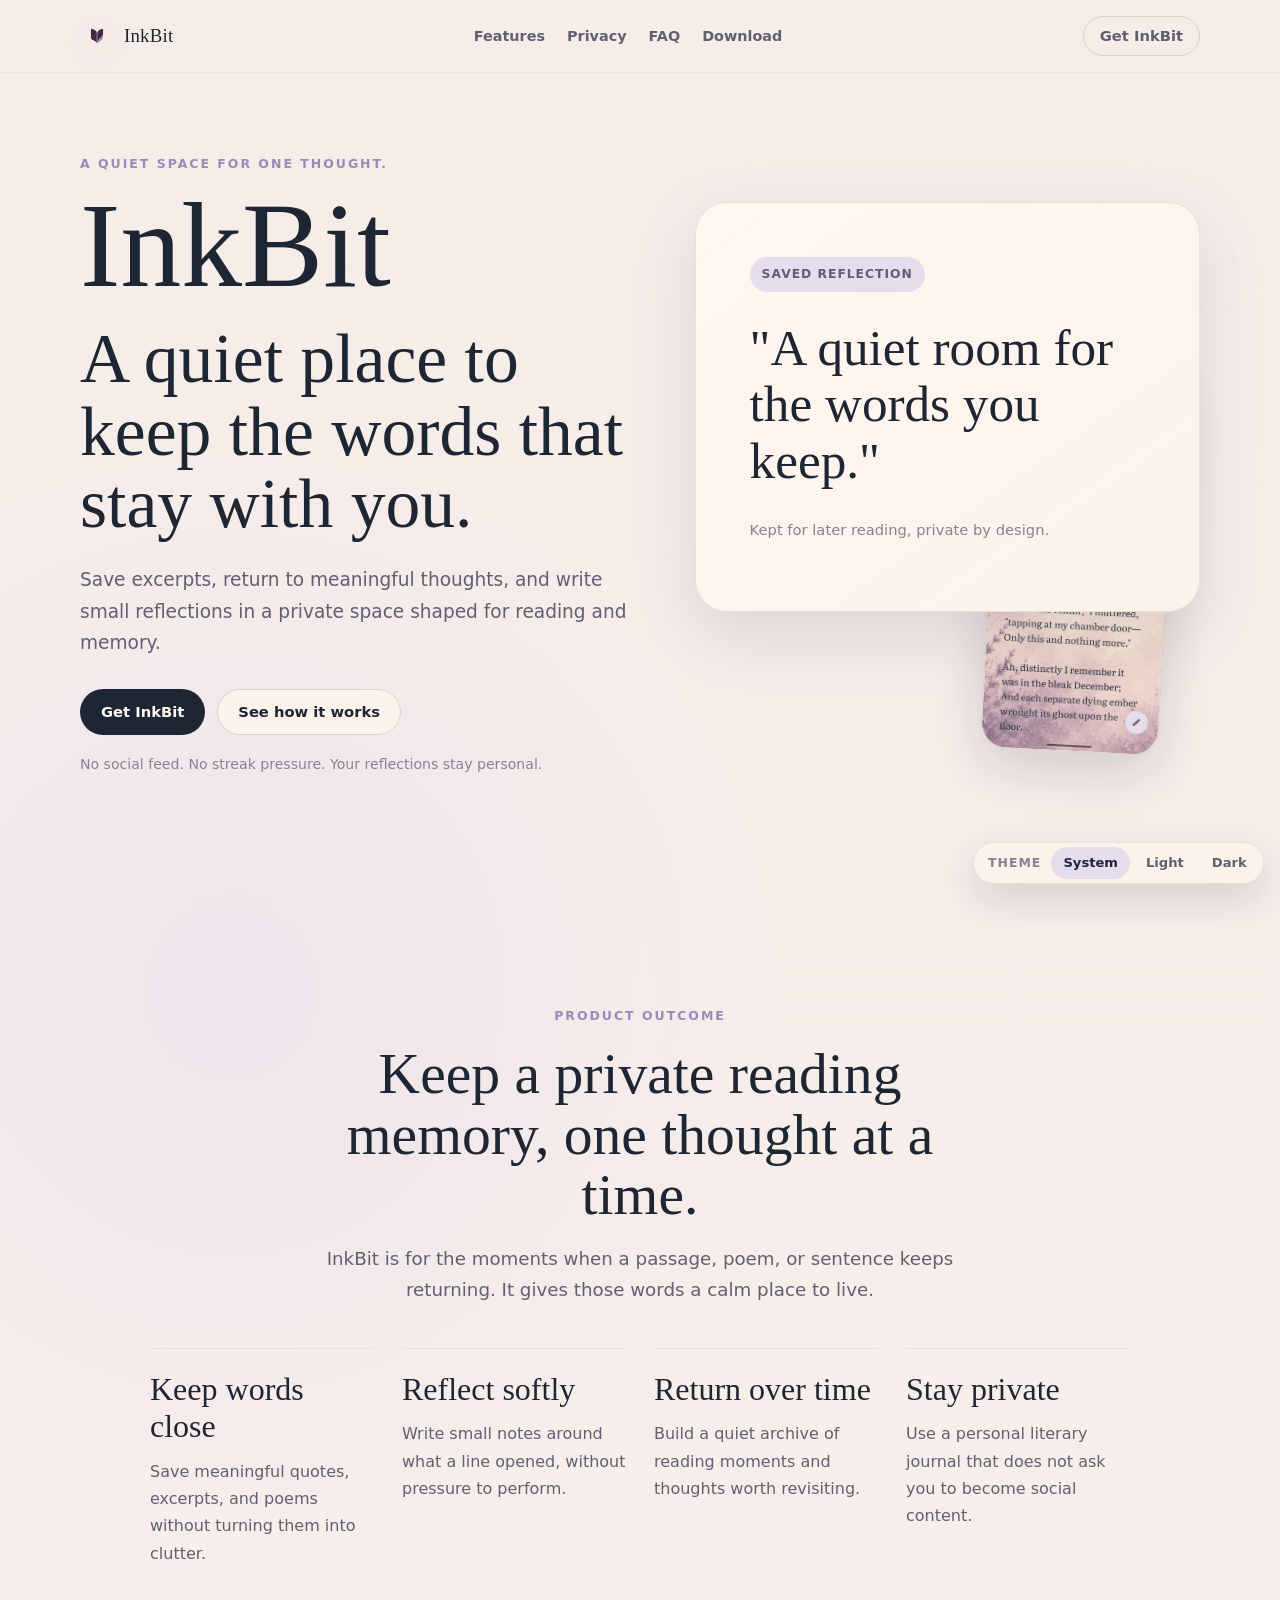
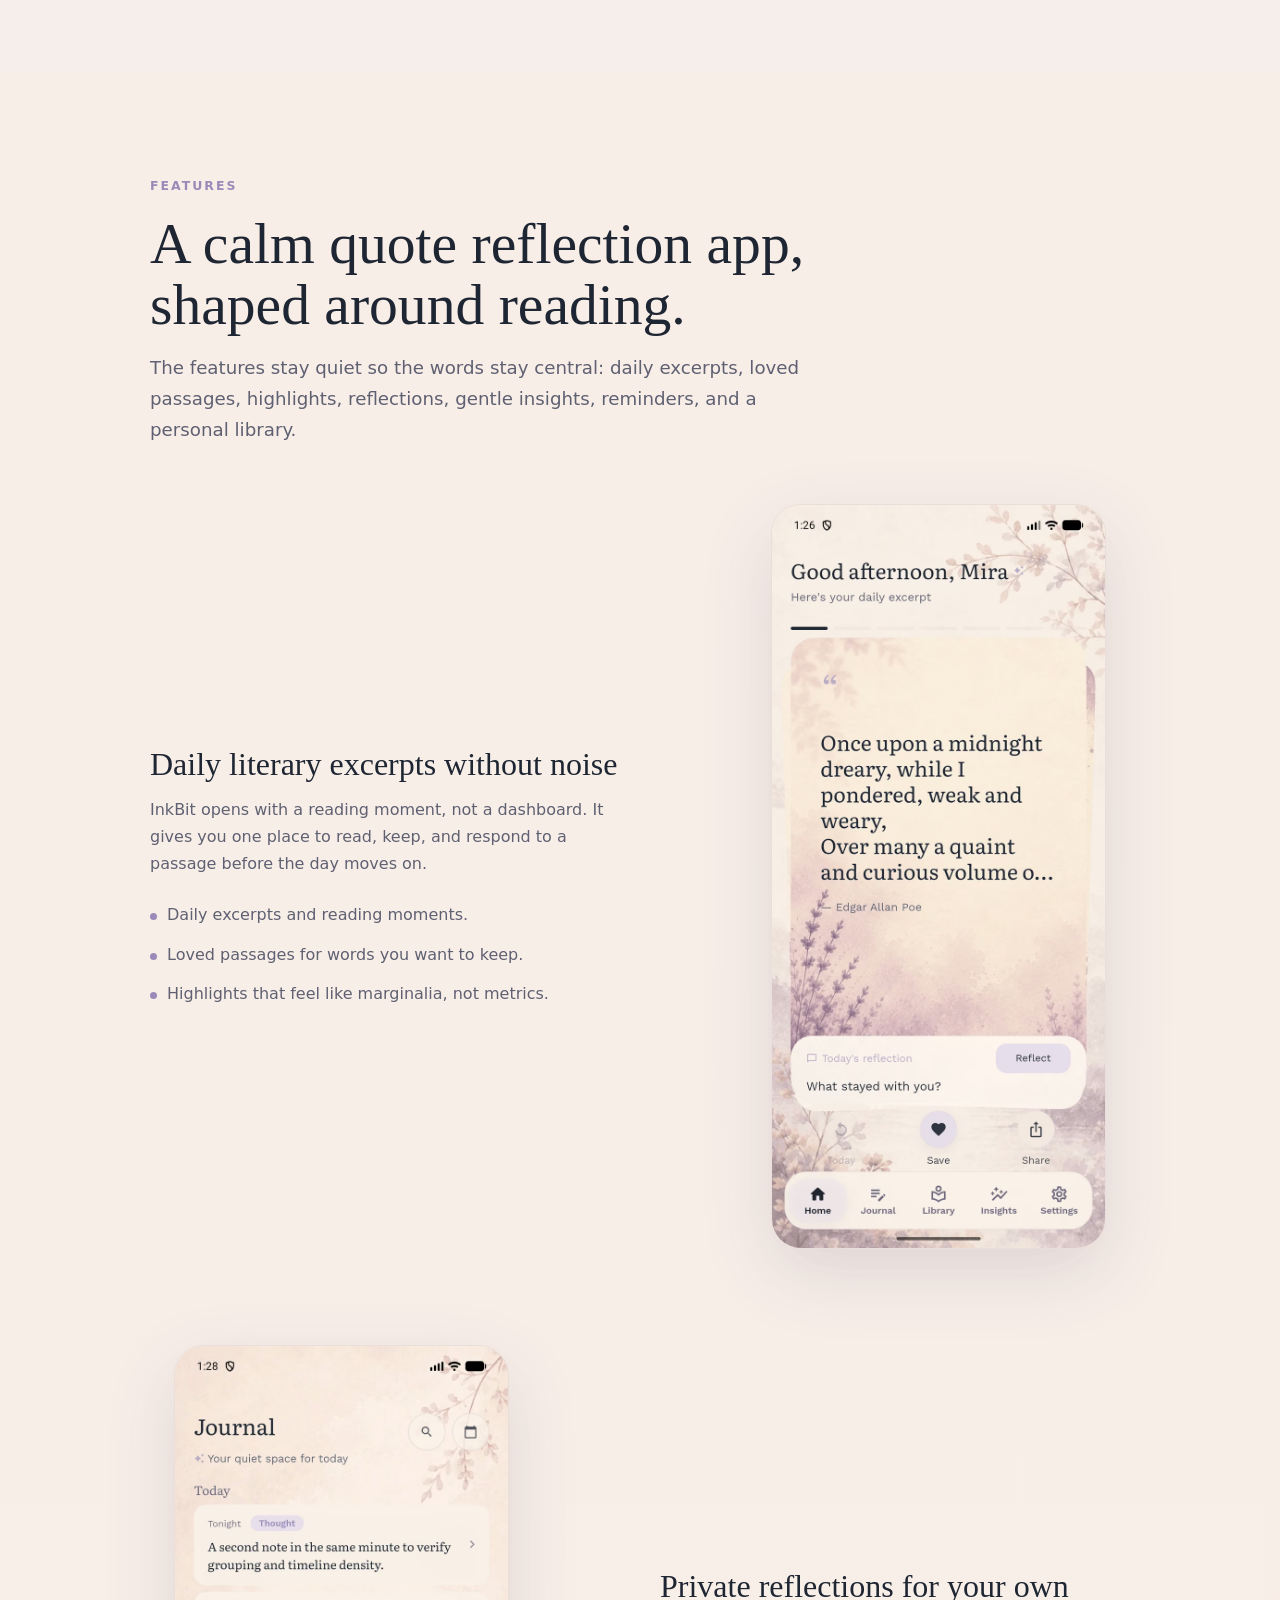
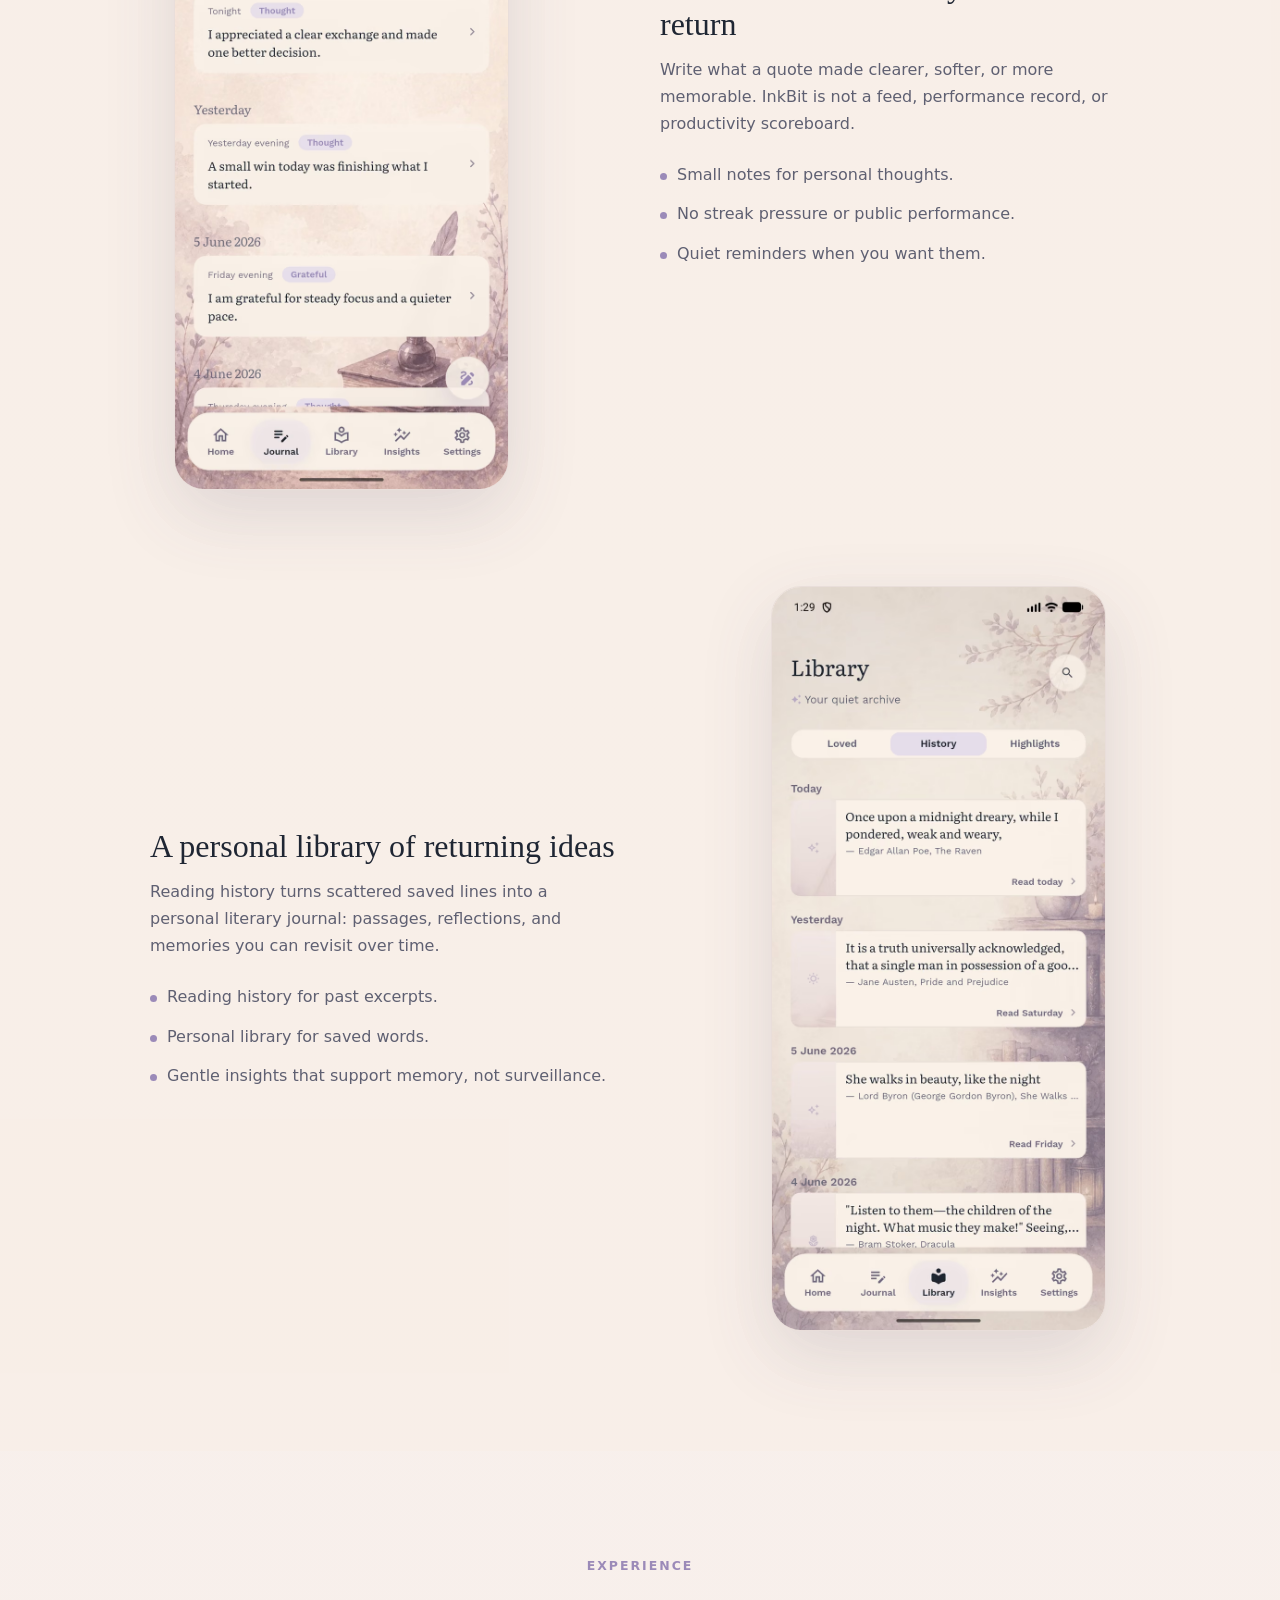
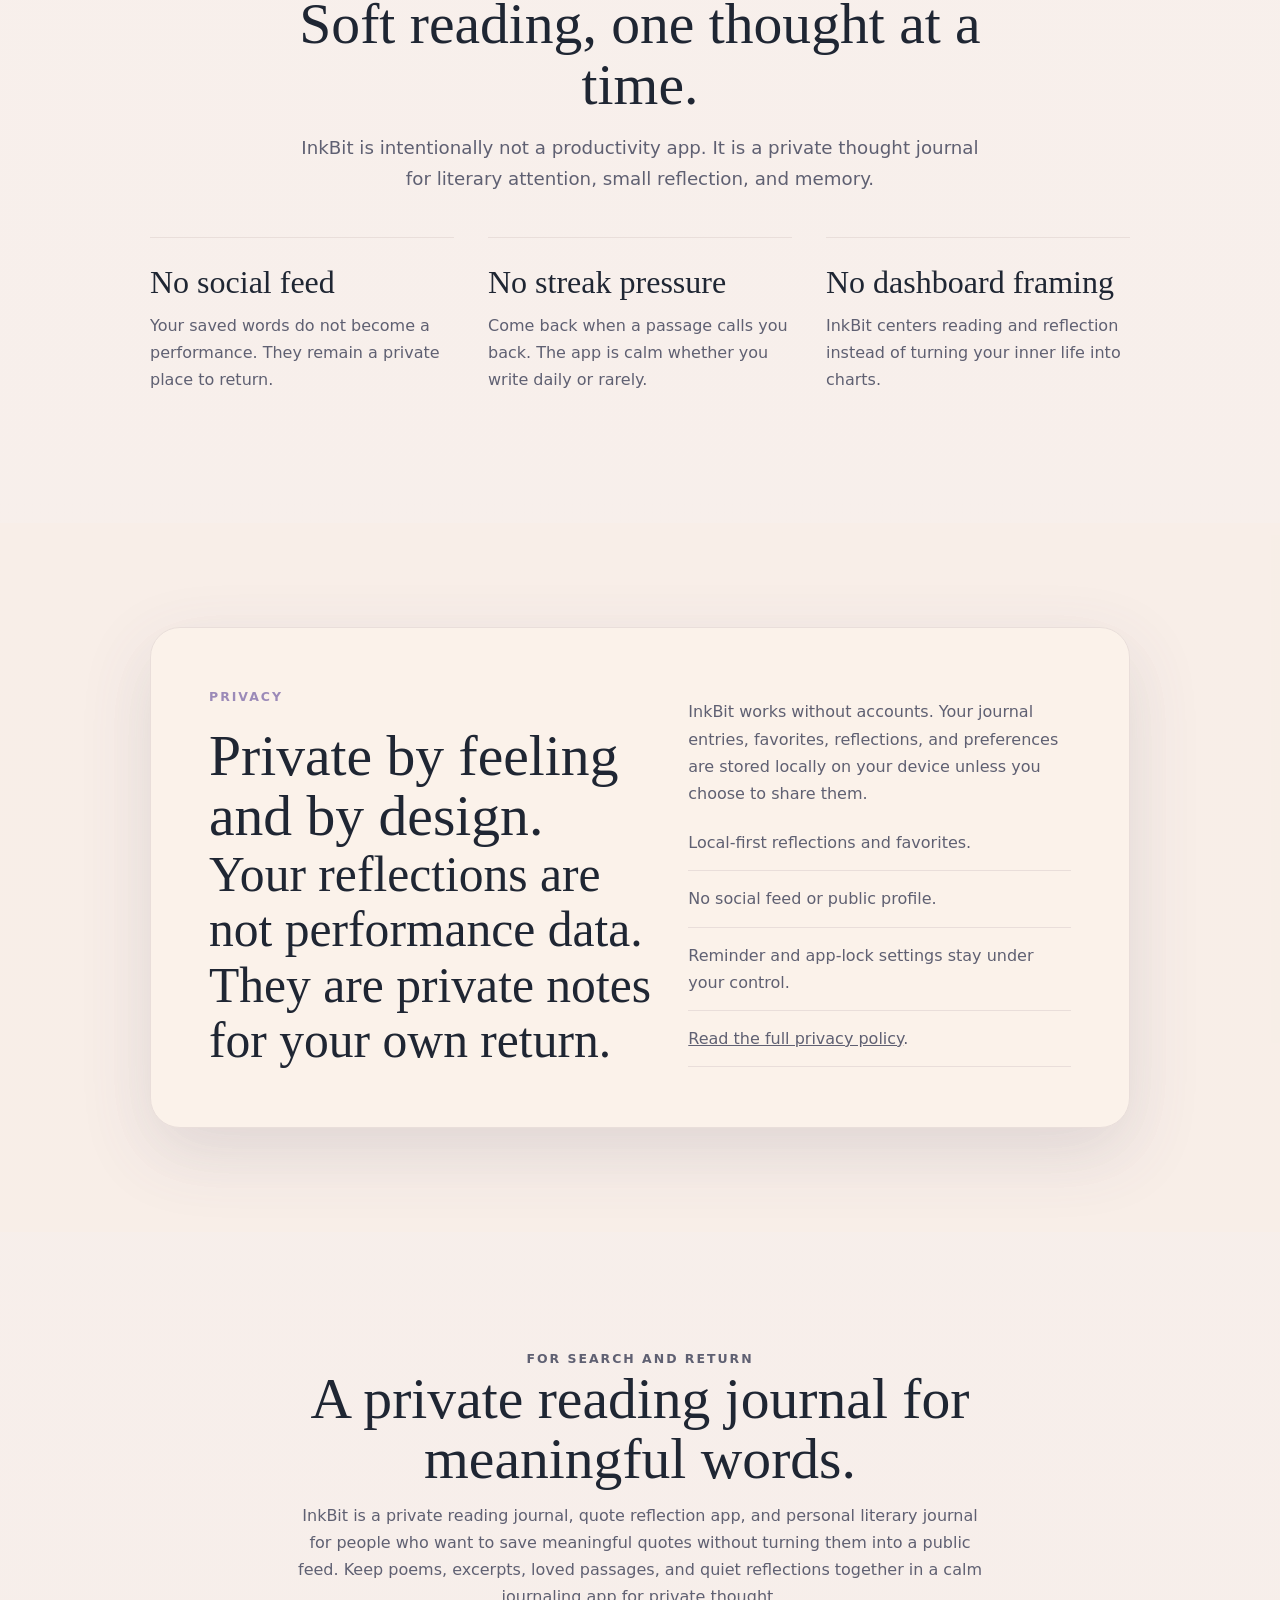
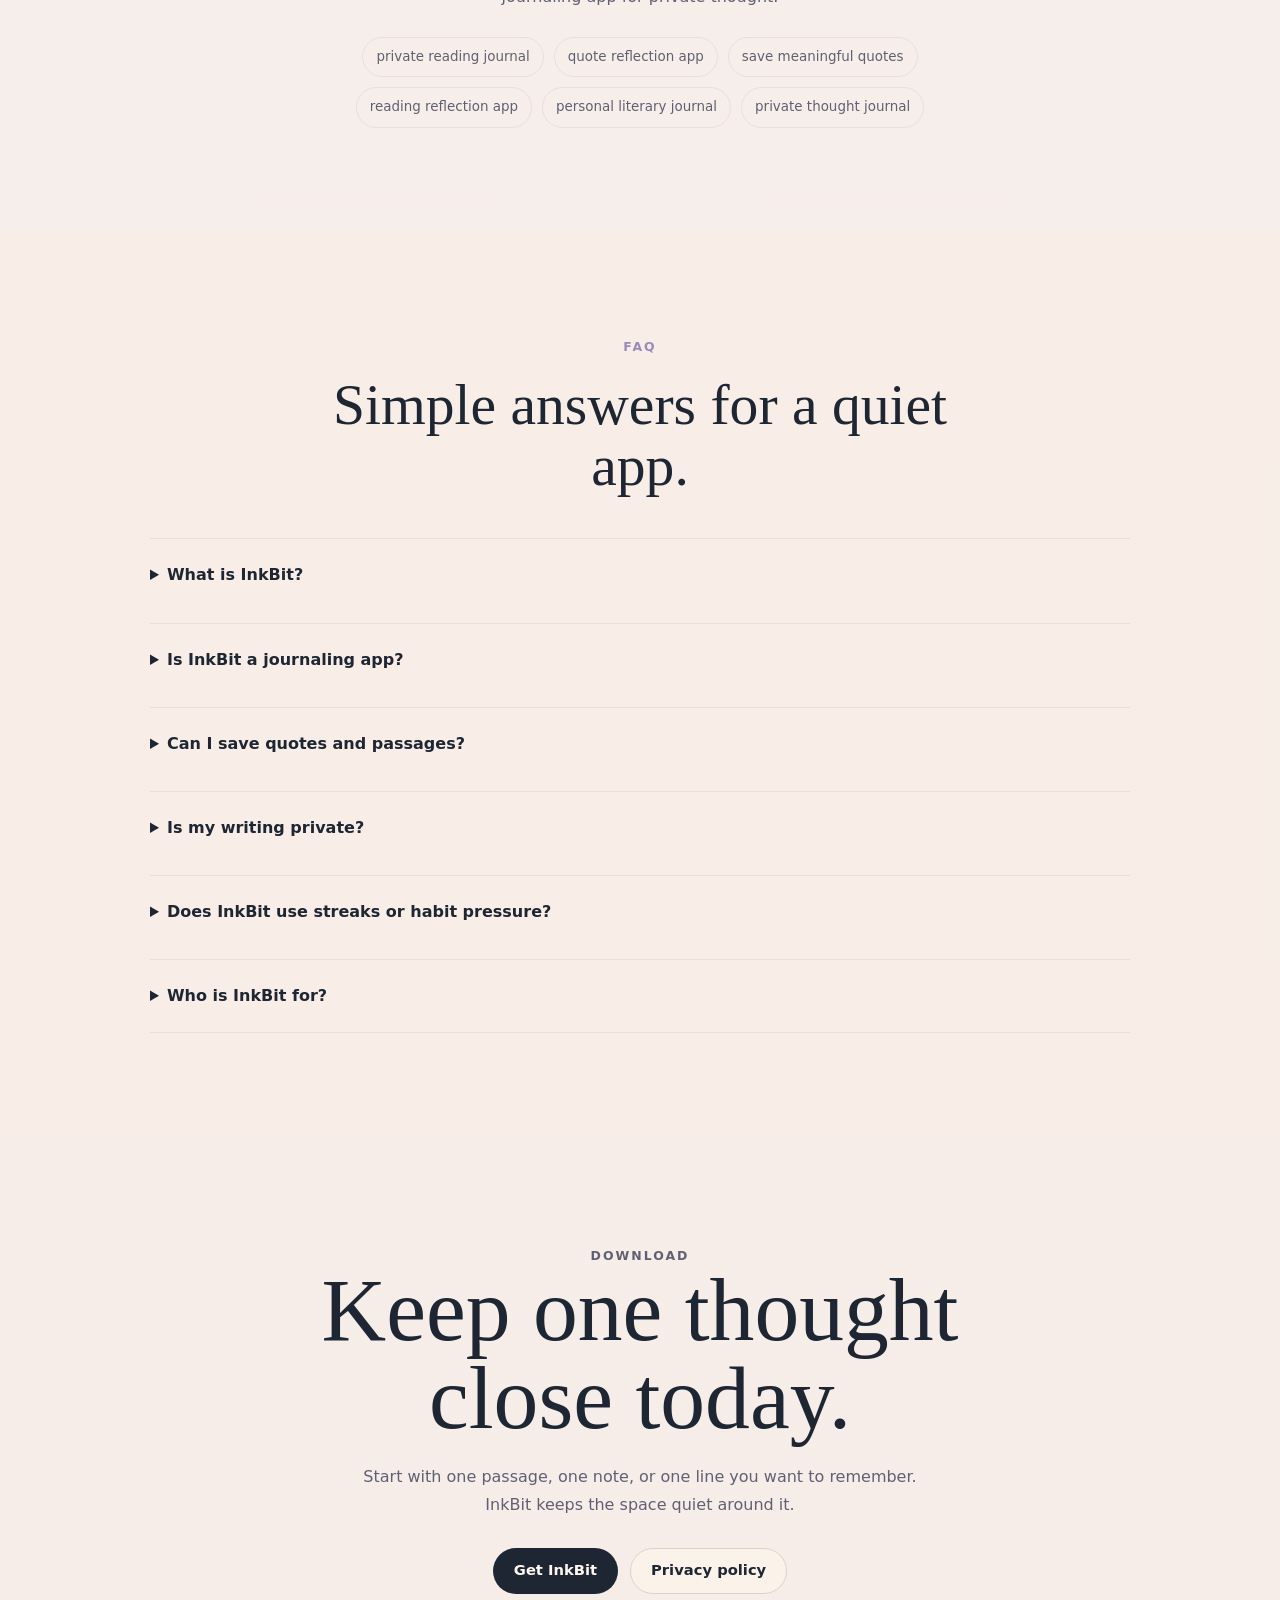
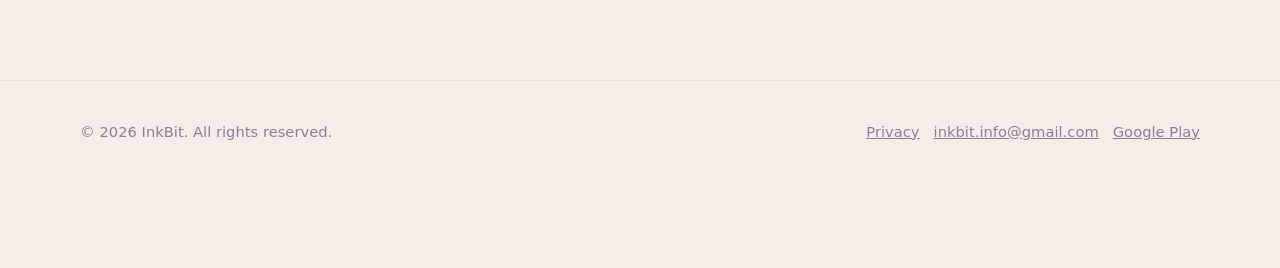
==== commit 205918a2: "Refurbush website alogn side app to conform the app look and feel" ====
--- a/index.html
+++ b/index.html
@@ -3,364 +3,1500 @@
   <head>
     <meta charset="UTF-8" />
     <meta name="viewport" content="width=device-width, initial-scale=1" />
-    <title>InkBit: Journal & Reading — Read, journal, and keep what stays</title>
+    <title>InkBit — Private Reading Journal for Quotes and Reflections</title>
     <meta
       name="description"
-      content="A calm place for focused reading, brief journaling, and a private history you can return to when it matters."
-    />
-    <meta
-      http-equiv="Content-Security-Policy"
-      content="default-src 'self'; script-src 'self' 'sha256-UO72aKkhBxrVhclDVJl7cnmk7b1QrMoBTD8swbeb3cI='; style-src 'self'; img-src 'self' data:; font-src 'self'; connect-src 'none'; object-src 'none'; base-uri 'none'; form-action 'self'; manifest-src 'self'; media-src 'self'; worker-src 'none'; block-all-mixed-content"
+      content="InkBit is a calm, private reading journal for saving meaningful quotes, excerpts, poems, and small reflections in one quiet literary space."
     />
     <meta name="robots" content="index,follow,max-image-preview:large" />
-    <meta name="referrer" content="no-referrer" />
-    <meta name="theme-color" content="#f4efe8" />
-    <link rel="icon" type="image/png" sizes="32x32" href="assets/branding/favicon-32.png" />
-    <link rel="apple-touch-icon" sizes="180x180" href="assets/branding/apple-touch-icon.png" />
-    <link rel="manifest" href="site.webmanifest" />
-    <link rel="canonical" href="https://proj.github.io/inkbit-legal/" />
-    <link rel="preload" href="assets/fonts/newsreader-600.woff2" as="font" type="font/woff2" crossorigin />
-    <link rel="preload" href="assets/fonts/instrument-sans-400.woff2" as="font" type="font/woff2" crossorigin />
-    <link rel="stylesheet" href="assets/site.css" />
-
-    <meta property="og:title" content="InkBit: Journal & Reading — Read, journal, and keep what stays" />
+    <meta name="theme-color" content="#F6EDE9" media="(prefers-color-scheme: light)" />
+    <meta name="theme-color" content="#17151C" media="(prefers-color-scheme: dark)" />
+    <link rel="icon" type="image/png" href="assets/branding/logo.png" />
+    <link rel="apple-touch-icon" href="assets/branding/logo.png" />
+    <link rel="canonical" href="https://trigri1.github.io/inkbit-legal/" />
+
+    <meta property="og:title" content="InkBit — Private Reading Journal" />
     <meta
       property="og:description"
-      content="A calm place for focused reading, brief journaling, and a private history you can return to when it matters."
+      content="A quiet place to keep the words that stay with you. Save excerpts, return to meaningful thoughts, and write small private reflections."
     />
-    <meta property="og:url" content="https://proj.github.io/inkbit-legal/" />
+    <meta property="og:url" content="https://trigri1.github.io/inkbit-legal/" />
     <meta property="og:type" content="website" />
-    <meta property="og:site_name" content="InkBit: Journal & Reading" />
     <meta
       property="og:image"
-      content="https://proj.github.io/inkbit-legal/assets/branding/og-card.png"
+      content="https://trigri1.github.io/inkbit-legal/assets/branding/inkbit-og.png"
     />
-    <meta property="og:image:alt" content="InkBit: Journal & Reading social preview" />
     <meta property="og:image:width" content="1200" />
     <meta property="og:image:height" content="630" />
+    <meta
+      property="og:image:alt"
+      content="InkBit editorial preview with the words A quiet space for one thought"
+    />
 
     <meta name="twitter:card" content="summary_large_image" />
-    <meta name="twitter:title" content="InkBit: Journal & Reading — Read, journal, and keep what stays" />
+    <meta name="twitter:title" content="InkBit — Private Reading Journal" />
     <meta
       name="twitter:description"
-      content="A calm place for focused reading, brief journaling, and a private history you can return to when it matters."
+      content="A calm quote reflection app and personal literary journal for the words you want to keep."
     />
     <meta
       name="twitter:image"
-      content="https://proj.github.io/inkbit-legal/assets/branding/og-card.png"
+      content="https://trigri1.github.io/inkbit-legal/assets/branding/inkbit-og.png"
     />
 
-    <script type="application/ld+json">{"@context":"https://schema.org","@type":"SoftwareApplication","name":"InkBit: Journal & Reading","applicationCategory":"LifestyleApplication","operatingSystem":"Android","url":"https://proj.github.io/inkbit-legal/","downloadUrl":"https://play.google.com/store/apps/details?id=com.trigri.inkbit","description":"InkBit is a calm place for focused reading, brief journaling, and a private history you can return to when it matters.","image":"https://proj.github.io/inkbit-legal/assets/branding/og-card.png"}</script>
-    <script src="assets/site.js" defer></script>
+    <script>
+      (() => {
+        try {
+          const savedTheme = localStorage.getItem("inkbit-theme");
+          if (savedTheme === "light" || savedTheme === "dark") {
+            document.documentElement.dataset.theme = savedTheme;
+          }
+        } catch (error) {
+          document.documentElement.removeAttribute("data-theme");
+        }
+      })();
+    </script>
+
+    <script type="application/ld+json">
+      {
+        "@context": "https://schema.org",
+        "@type": "SoftwareApplication",
+        "name": "InkBit",
+        "applicationCategory": "LifestyleApplication",
+        "operatingSystem": "Android",
+        "url": "https://trigri1.github.io/inkbit-legal/",
+        "downloadUrl": "https://play.google.com/store/apps/details?id=com.trigri.inkbit",
+        "description": "InkBit is a calm, private reading reflection app for saving excerpts, quotes, poems, and personal thoughts."
+      }
+    </script>
+    <script type="application/ld+json">
+      {
+        "@context": "https://schema.org",
+        "@type": "FAQPage",
+        "mainEntity": [
+          {
+            "@type": "Question",
+            "name": "What is InkBit?",
+            "acceptedAnswer": {
+              "@type": "Answer",
+              "text": "InkBit is a private reading reflection app for keeping meaningful excerpts, quotes, poems, and small thoughts in one calm literary space."
+            }
+          },
+          {
+            "@type": "Question",
+            "name": "Is InkBit a journaling app?",
+            "acceptedAnswer": {
+              "@type": "Answer",
+              "text": "InkBit can be used as a journal, but it is shaped around reading and memory rather than long daily entries, social sharing, or productivity tracking."
+            }
+          },
+          {
+            "@type": "Question",
+            "name": "Can I save quotes and passages?",
+            "acceptedAnswer": {
+              "@type": "Answer",
+              "text": "Yes. InkBit is made for saving loved passages, quotes, poems, excerpts, and the reflections that grow around them."
+            }
+          },
+          {
+            "@type": "Question",
+            "name": "Is my writing private?",
+            "acceptedAnswer": {
+              "@type": "Answer",
+              "text": "InkBit is designed around private reflection. Journal entries, favorites, reflections, and preferences are stored locally on your device unless you choose to share them."
+            }
+          },
+          {
+            "@type": "Question",
+            "name": "Does InkBit use streaks or habit pressure?",
+            "acceptedAnswer": {
+              "@type": "Answer",
+              "text": "No. InkBit is a quiet space for one thought at a time, without social feeds, public performance, or pressure to keep a streak."
+            }
+          },
+          {
+            "@type": "Question",
+            "name": "Who is InkBit for?",
+            "acceptedAnswer": {
+              "@type": "Answer",
+              "text": "InkBit is for readers, journal keepers, students, writers, and anyone who wants a calm private thought journal for words worth returning to."
+            }
+          }
+        ]
+      }
+    </script>
+
+    <style>
+      :root {
+        color-scheme: light dark;
+        --bg: #f6ede9;
+        --bg-soft: #f8f0ec;
+        --surface: #fbf2ea;
+        --surface-soft: #f8eee7;
+        --elevated: #fff7f0;
+        --text: #1f2633;
+        --text-secondary: #5f6072;
+        --text-muted: #878194;
+        --accent: #9b8ab8;
+        --accent-soft: #e6ddec;
+        --accent-muted: #b8a9c7;
+        --border: #ddd0ca;
+        --border-soft: #e9deda;
+        --highlight: #d8c7d7;
+        --highlight-soft: #eee4ec;
+        --success: #6f9274;
+        --warning: #b48654;
+        --button-primary-bg: #1f2633;
+        --button-primary-text: #fff7f0;
+        --button-secondary-bg: #fbf2ea;
+        --button-secondary-text: #1f2633;
+        --button-secondary-border: #ddd0ca;
+        --theme-control-bg: #fbf2ea;
+        --theme-choice-text: #5f6072;
+        --theme-selected-bg: #e6ddec;
+        --theme-selected-text: #1f2633;
+        --shadow-soft: 0 24px 70px rgba(89, 75, 104, 0.16);
+        --font-serif: Literata, Georgia, "Times New Roman", serif;
+        --font-sans: "Work Sans", ui-sans-serif, system-ui, -apple-system, BlinkMacSystemFont,
+          "Segoe UI", sans-serif;
+      }
+
+      @media (prefers-color-scheme: dark) {
+        :root {
+          --bg: #17151c;
+          --bg-soft: #1d1922;
+          --surface: #211d25;
+          --surface-soft: #25212a;
+          --elevated: #2d2631;
+          --text: #f4ede4;
+          --text-secondary: #c9bfce;
+          --text-muted: #938a9f;
+          --accent: #b7a6d8;
+          --accent-soft: #3a3148;
+          --accent-muted: #8e7ead;
+          --border: #3f3745;
+          --border-soft: #332c38;
+          --highlight: #594b68;
+          --highlight-soft: #332b40;
+          --success: #93b18c;
+          --warning: #d1a46c;
+          --button-primary-bg: #f4ede4;
+          --button-primary-text: #17151c;
+          --button-secondary-bg: #25212a;
+          --button-secondary-text: #f4ede4;
+          --button-secondary-border: #3f3745;
+          --theme-control-bg: #211d25;
+          --theme-choice-text: #c9bfce;
+          --theme-selected-bg: #3a3148;
+          --theme-selected-text: #f4ede4;
+          --shadow-soft: 0 24px 80px rgba(0, 0, 0, 0.26);
+        }
+      }
+
+      :root[data-theme="light"] {
+        color-scheme: light;
+        --bg: #f6ede9;
+        --bg-soft: #f8f0ec;
+        --surface: #fbf2ea;
+        --surface-soft: #f8eee7;
+        --elevated: #fff7f0;
+        --text: #1f2633;
+        --text-secondary: #5f6072;
+        --text-muted: #878194;
+        --accent: #9b8ab8;
+        --accent-soft: #e6ddec;
+        --accent-muted: #b8a9c7;
+        --border: #ddd0ca;
+        --border-soft: #e9deda;
+        --highlight: #d8c7d7;
+        --highlight-soft: #eee4ec;
+        --success: #6f9274;
+        --warning: #b48654;
+        --button-primary-bg: #1f2633;
+        --button-primary-text: #fff7f0;
+        --button-secondary-bg: #fbf2ea;
+        --button-secondary-text: #1f2633;
+        --button-secondary-border: #ddd0ca;
+        --theme-control-bg: #fbf2ea;
+        --theme-choice-text: #5f6072;
+        --theme-selected-bg: #e6ddec;
+        --theme-selected-text: #1f2633;
+        --shadow-soft: 0 24px 70px rgba(89, 75, 104, 0.16);
+      }
+
+      :root[data-theme="dark"] {
+        color-scheme: dark;
+        --bg: #17151c;
+        --bg-soft: #1d1922;
+        --surface: #211d25;
+        --surface-soft: #25212a;
+        --elevated: #2d2631;
+        --text: #f4ede4;
+        --text-secondary: #c9bfce;
+        --text-muted: #938a9f;
+        --accent: #b7a6d8;
+        --accent-soft: #3a3148;
+        --accent-muted: #8e7ead;
+        --border: #3f3745;
+        --border-soft: #332c38;
+        --highlight: #594b68;
+        --highlight-soft: #332b40;
+        --success: #93b18c;
+        --warning: #d1a46c;
+        --button-primary-bg: #f4ede4;
+        --button-primary-text: #17151c;
+        --button-secondary-bg: #25212a;
+        --button-secondary-text: #f4ede4;
+        --button-secondary-border: #3f3745;
+        --theme-control-bg: #211d25;
+        --theme-choice-text: #c9bfce;
+        --theme-selected-bg: #3a3148;
+        --theme-selected-text: #f4ede4;
+        --shadow-soft: 0 24px 80px rgba(0, 0, 0, 0.26);
+      }
+
+      * {
+        box-sizing: border-box;
+      }
+
+      html {
+        scroll-behavior: smooth;
+        scroll-padding-top: 88px;
+      }
+
+      body {
+        margin: 0;
+        padding-bottom: 86px;
+        background:
+          radial-gradient(circle at 18% 12%, var(--highlight-soft), transparent 34rem),
+          linear-gradient(180deg, var(--bg), var(--bg-soft) 46%, var(--bg));
+        color: var(--text);
+        font-family: var(--font-sans);
+        font-size: 16px;
+        line-height: 1.7;
+        text-rendering: optimizeLegibility;
+      }
+
+      body::before {
+        position: fixed;
+        inset: 0;
+        z-index: -1;
+        pointer-events: none;
+        content: "";
+        background-image:
+          linear-gradient(rgba(95, 96, 114, 0.035) 1px, transparent 1px),
+          linear-gradient(90deg, rgba(95, 96, 114, 0.03) 1px, transparent 1px);
+        background-size: 44px 44px;
+        mask-image: linear-gradient(to bottom, rgba(0, 0, 0, 0.6), transparent 64%);
+      }
+
+      a {
+        color: inherit;
+      }
+
+      img {
+        display: block;
+        max-width: 100%;
+        height: auto;
+      }
+
+      :focus-visible {
+        outline: 3px solid var(--accent);
+        outline-offset: 4px;
+      }
+
+      .site-header {
+        position: sticky;
+        top: 0;
+        z-index: 10;
+        border-bottom: 1px solid color-mix(in srgb, var(--border-soft), transparent 28%);
+        background: color-mix(in srgb, var(--bg), transparent 8%);
+        backdrop-filter: blur(18px);
+      }
+
+      .nav-shell,
+      .section-inner,
+      .wide-inner {
+        width: min(calc(100% - 32px), 1120px);
+        margin: 0 auto;
+      }
+
+      .nav-shell {
+        display: flex;
+        align-items: center;
+        justify-content: space-between;
+        min-height: 72px;
+        gap: 16px;
+      }
+
+      .brand {
+        display: inline-flex;
+        align-items: center;
+        gap: 10px;
+        text-decoration: none;
+        font-family: var(--font-serif);
+        font-size: 1.18rem;
+        letter-spacing: 0.01em;
+      }
+
+      .brand-mark {
+        width: 34px;
+        height: 34px;
+        border-radius: 50%;
+        object-fit: contain;
+        filter: drop-shadow(0 8px 18px rgba(89, 75, 104, 0.16));
+      }
+
+      .nav-links {
+        display: none;
+        align-items: center;
+        gap: 22px;
+        color: var(--text-secondary);
+        font-size: 0.9rem;
+        font-weight: 600;
+      }
+
+      .nav-links a {
+        text-decoration: none;
+      }
+
+      .nav-links a:hover {
+        color: var(--text);
+      }
+
+      .button {
+        display: inline-flex;
+        align-items: center;
+        justify-content: center;
+        min-height: 46px;
+        padding: 0 20px;
+        border: 1px solid transparent;
+        border-radius: 999px;
+        font-size: 0.92rem;
+        font-weight: 700;
+        line-height: 1;
+        text-decoration: none;
+        transition:
+          transform 180ms ease,
+          border-color 180ms ease;
+      }
+
+      .button:hover {
+        transform: translateY(-1px);
+      }
+
+      .button.button-primary {
+        background: var(--button-primary-bg);
+        color: var(--button-primary-text);
+      }
+
+      .button-secondary {
+        border-color: var(--button-secondary-border);
+        background: var(--button-secondary-bg);
+        color: var(--button-secondary-text);
+      }
+
+      .button-quiet {
+        min-height: 40px;
+        padding-inline: 16px;
+        border-color: var(--border);
+        background: transparent;
+        color: var(--text-secondary);
+      }
+
+      .hero {
+        min-height: calc(100svh - 72px);
+        display: grid;
+        align-items: center;
+        overflow: hidden;
+        padding: 56px 0 72px;
+      }
+
+      .hero-grid {
+        display: grid;
+        grid-template-columns: 1fr;
+        align-items: center;
+        gap: 40px;
+      }
+
+      .kicker {
+        margin: 0 0 18px;
+        color: var(--accent);
+        font-size: 0.78rem;
+        font-weight: 800;
+        letter-spacing: 0.16em;
+        text-transform: uppercase;
+      }
+
+      h1,
+      h2,
+      h3,
+      .serif {
+        font-family: var(--font-serif);
+        font-weight: 500;
+        letter-spacing: 0;
+      }
+
+      h1 {
+        margin: 0;
+        font-size: clamp(3.6rem, 17vw, 7.6rem);
+        line-height: 0.88;
+      }
+
+      .hero-line {
+        width: min(100%, 660px);
+        margin: 24px 0 0;
+        font-family: var(--font-serif);
+        font-size: clamp(2.35rem, 8vw, 4rem);
+        line-height: 1.04;
+      }
+
+      .hero-copy {
+        width: min(100%, 570px);
+        margin: 24px 0 0;
+        color: var(--text-secondary);
+        font-size: clamp(1rem, 2vw, 1.16rem);
+      }
+
+      .hero-actions {
+        display: flex;
+        flex-wrap: wrap;
+        gap: 12px;
+        margin-top: 30px;
+      }
+
+      .privacy-note {
+        margin-top: 18px;
+        color: var(--text-muted);
+        font-size: 0.88rem;
+      }
+
+      .hero-art {
+        position: relative;
+        min-height: 420px;
+      }
+
+      .thought-sheet {
+        position: relative;
+        z-index: 2;
+        width: min(100%, 520px);
+        margin-left: auto;
+        padding: clamp(28px, 6vw, 54px);
+        border: 1px solid var(--border-soft);
+        border-radius: 32px;
+        background:
+          linear-gradient(145deg, color-mix(in srgb, var(--elevated), transparent 4%), var(--surface)),
+          var(--surface);
+        box-shadow: var(--shadow-soft);
+      }
+
+      .thought-label {
+        display: inline-flex;
+        margin-bottom: 28px;
+        padding: 7px 12px;
+        border-radius: 999px;
+        background: var(--accent-soft);
+        color: var(--text-secondary);
+        font-size: 0.77rem;
+        font-weight: 800;
+        letter-spacing: 0.08em;
+        text-transform: uppercase;
+      }
+
+      .thought-quote {
+        margin: 0;
+        font-family: var(--font-serif);
+        font-size: clamp(1.8rem, 6vw, 3.2rem);
+        line-height: 1.1;
+      }
+
+      .thought-meta {
+        margin-top: 28px;
+        color: var(--text-muted);
+        font-size: 0.92rem;
+      }
+
+      .hero-screen {
+        position: absolute;
+        right: -18px;
+        bottom: -52px;
+        z-index: 1;
+        width: min(42vw, 190px);
+        min-width: 124px;
+        overflow: hidden;
+        border: 1px solid var(--border);
+        border-radius: 26px;
+        background: var(--surface);
+        box-shadow: 0 18px 54px rgba(31, 38, 51, 0.17);
+        transform: rotate(3deg);
+      }
+
+      .hero-screen img {
+        aspect-ratio: 1280 / 2856;
+        object-fit: cover;
+      }
+
+      .section {
+        padding: 72px 0;
+        scroll-margin-top: 88px;
+      }
+
+      .section-soft {
+        background: color-mix(in srgb, var(--surface-soft), transparent 18%);
+      }
+
+      .section-inner {
+        width: min(calc(100% - 32px), 980px);
+      }
+
+      .section-heading {
+        width: min(100%, 690px);
+        margin: 0 auto 42px;
+        text-align: center;
+      }
+
+      .section-heading.left {
+        margin-inline: 0;
+        text-align: left;
+      }
+
+      h2 {
+        margin: 0;
+        font-size: clamp(2rem, 7vw, 3.6rem);
+        line-height: 1.05;
+      }
+
+      h3 {
+        margin: 0;
+        font-size: clamp(1.35rem, 3vw, 2rem);
+        line-height: 1.18;
+      }
+
+      .lead {
+        margin: 18px 0 0;
+        color: var(--text-secondary);
+        font-size: clamp(1rem, 2vw, 1.14rem);
+      }
+
+      .outcome-list {
+        display: grid;
+        grid-template-columns: 1fr;
+        gap: 28px;
+        margin-top: 34px;
+      }
+
+      .outcome {
+        padding-top: 22px;
+        border-top: 1px solid var(--border-soft);
+      }
+
+      .outcome p,
+      .feature-text p,
+      .privacy-copy p,
+      .seo-copy p {
+        margin: 12px 0 0;
+        color: var(--text-secondary);
+      }
+
+      .feature-stack {
+        display: grid;
+        gap: 64px;
+      }
+
+      .feature-row {
+        display: grid;
+        grid-template-columns: 1fr;
+        gap: 30px;
+        align-items: center;
+      }
+
+      .feature-row:nth-child(even) .product-evidence {
+        order: -1;
+      }
+
+      .feature-text {
+        width: min(100%, 470px);
+      }
+
+      .feature-points {
+        display: grid;
+        gap: 12px;
+        margin: 24px 0 0;
+        padding: 0;
+        list-style: none;
+      }
+
+      .feature-points li {
+        display: flex;
+        gap: 10px;
+        color: var(--text-secondary);
+      }
+
+      .feature-points li::before {
+        flex: 0 0 auto;
+        width: 7px;
+        height: 7px;
+        margin-top: 0.75em;
+        border-radius: 50%;
+        background: var(--accent);
+        content: "";
+      }
+
+      .product-evidence {
+        justify-self: center;
+        width: min(100%, 335px);
+        overflow: hidden;
+        border: 1px solid var(--border-soft);
+        border-radius: 30px;
+        background: var(--surface);
+        box-shadow: var(--shadow-soft);
+      }
+
+      .product-evidence img {
+        aspect-ratio: 1280 / 2856;
+        object-fit: cover;
+      }
+
+      .experience-grid {
+        display: grid;
+        grid-template-columns: 1fr;
+        gap: 24px;
+      }
+
+      .experience-note {
+        padding: 26px 0;
+        border-top: 1px solid var(--border-soft);
+      }
+
+      .experience-note p {
+        margin: 10px 0 0;
+        color: var(--text-secondary);
+      }
+
+      .privacy-panel {
+        display: grid;
+        grid-template-columns: 1fr;
+        gap: 30px;
+        padding: clamp(28px, 7vw, 58px);
+        border: 1px solid var(--border-soft);
+        border-radius: 30px;
+        background: var(--surface);
+        box-shadow: var(--shadow-soft);
+      }
+
+      .privacy-statement {
+        margin: 0;
+        font-family: var(--font-serif);
+        font-size: clamp(1.8rem, 5vw, 3.1rem);
+        line-height: 1.12;
+      }
+
+      .privacy-list {
+        display: grid;
+        gap: 14px;
+        margin: 22px 0 0;
+        padding: 0;
+        list-style: none;
+      }
+
+      .privacy-list li {
+        padding-bottom: 14px;
+        border-bottom: 1px solid var(--border-soft);
+        color: var(--text-secondary);
+      }
+
+      .seo-copy {
+        width: min(100%, 700px);
+        margin: 0 auto;
+        text-align: center;
+      }
+
+      .keyword-row {
+        display: flex;
+        flex-wrap: wrap;
+        justify-content: center;
+        gap: 10px;
+        margin-top: 26px;
+      }
+
+      .keyword-row span {
+        padding: 8px 13px;
+        border: 1px solid var(--border-soft);
+        border-radius: 999px;
+        color: var(--text-secondary);
+        font-size: 0.84rem;
+      }
+
+      .faq-list {
+        display: grid;
+        gap: 12px;
+      }
+
+      details {
+        border-top: 1px solid var(--border-soft);
+      }
+
+      details:last-child {
+        border-bottom: 1px solid var(--border-soft);
+      }
+
+      summary {
+        cursor: pointer;
+        padding: 22px 0;
+        color: var(--text);
+        font-weight: 700;
+      }
+
+      details p {
+        width: min(100%, 690px);
+        margin: -8px 0 22px;
+        color: var(--text-secondary);
+      }
+
+      .final-cta {
+        padding: 86px 0;
+        scroll-margin-top: 88px;
+        text-align: center;
+      }
+
+      .final-cta .serif {
+        width: min(100%, 720px);
+        margin: 0 auto;
+        font-size: clamp(2.6rem, 10vw, 5.6rem);
+        line-height: 0.98;
+      }
+
+      .final-cta p {
+        width: min(100%, 560px);
+        margin: 22px auto 0;
+        color: var(--text-secondary);
+      }
+
+      .footer {
+        padding: 38px 0;
+        border-top: 1px solid var(--border-soft);
+        color: var(--text-muted);
+        font-size: 0.92rem;
+      }
+
+      .footer-inner {
+        display: flex;
+        flex-direction: column;
+        gap: 14px;
+        width: min(calc(100% - 32px), 1120px);
+        margin: 0 auto;
+      }
+
+      .footer-links {
+        display: flex;
+        flex-wrap: wrap;
+        gap: 14px;
+      }
+
+      .theme-switcher {
+        position: fixed;
+        right: max(16px, env(safe-area-inset-right));
+        bottom: max(16px, env(safe-area-inset-bottom));
+        z-index: 20;
+        display: inline-flex;
+        align-items: center;
+        gap: 4px;
+        width: fit-content;
+        padding: 4px;
+        border: 1px solid var(--border-soft);
+        border-radius: 999px;
+        background: var(--theme-control-bg);
+        box-shadow: 0 14px 42px rgba(31, 38, 51, 0.16);
+        backdrop-filter: blur(16px);
+      }
+
+      .theme-switcher-label {
+        margin: 0 6px 0 10px;
+        color: var(--text-muted);
+        font-size: 0.78rem;
+        font-weight: 800;
+        letter-spacing: 0.08em;
+        text-transform: uppercase;
+      }
+
+      .theme-choice {
+        min-height: 32px;
+        padding: 0 12px;
+        border: 0;
+        border-radius: 999px;
+        background: transparent;
+        color: var(--theme-choice-text);
+        cursor: pointer;
+        font: inherit;
+        font-size: 0.82rem;
+        font-weight: 800;
+      }
+
+      .theme-choice[aria-pressed="true"] {
+        background: var(--theme-selected-bg);
+        color: var(--theme-selected-text);
+      }
+
+      .footer a:hover {
+        color: var(--text);
+      }
+
+      @media (min-width: 760px) {
+        .nav-links {
+          display: flex;
+        }
+
+        .hero-grid {
+          grid-template-columns: minmax(0, 1.05fr) minmax(320px, 0.95fr);
+          gap: 56px;
+        }
+
+        .hero-art {
+          min-height: 540px;
+        }
+
+        .hero-screen {
+          right: -8px;
+          bottom: -26px;
+          width: 178px;
+        }
+
+        .section {
+          padding: 104px 0;
+        }
+
+        .outcome-list {
+          grid-template-columns: repeat(4, minmax(0, 1fr));
+        }
+
+        .feature-row {
+          grid-template-columns: minmax(0, 1fr) minmax(260px, 0.72fr);
+          gap: 64px;
+        }
+
+        .feature-row:nth-child(even) {
+          grid-template-columns: minmax(260px, 0.72fr) minmax(0, 1fr);
+        }
+
+        .feature-row:nth-child(even) .product-evidence {
+          order: 0;
+        }
+
+        .feature-row:nth-child(even) .feature-text {
+          justify-self: end;
+        }
+
+        .experience-grid {
+          grid-template-columns: repeat(3, minmax(0, 1fr));
+          gap: 34px;
+        }
+
+        .privacy-panel {
+          grid-template-columns: minmax(0, 1.08fr) minmax(260px, 0.92fr);
+          align-items: start;
+        }
+
+        .footer-inner {
+          flex-direction: row;
+          justify-content: space-between;
+          align-items: center;
+        }
+
+        .footer-links {
+          align-items: center;
+        }
+      }
+
+      @media (min-width: 1120px) {
+        .hero {
+          padding-top: 42px;
+        }
+
+        .hero-line {
+          font-size: 4.35rem;
+        }
+      }
+
+      @media (max-width: 520px) {
+        body {
+          padding-bottom: 112px;
+        }
+
+        .nav-shell {
+          min-height: 64px;
+        }
+
+        .button-quiet {
+          display: none;
+        }
+
+        .hero {
+          min-height: auto;
+          padding: 46px 0 64px;
+        }
+
+        .hero-art {
+          min-height: 380px;
+        }
+
+        .thought-sheet {
+          padding: 28px;
+          border-radius: 26px;
+        }
+
+        .thought-label {
+          margin-bottom: 20px;
+        }
+
+        .thought-quote {
+          font-size: 1.45rem;
+          line-height: 1.08;
+        }
+
+        .thought-meta {
+          display: none;
+        }
+
+        .hero-screen {
+          right: 0;
+          bottom: -34px;
+        }
+
+        .theme-switcher {
+          right: 16px;
+          left: 16px;
+          justify-content: center;
+        }
+      }
+
+      @media (prefers-reduced-motion: reduce) {
+        *,
+        *::before,
+        *::after {
+          scroll-behavior: auto !important;
+          transition-duration: 0.01ms !important;
+          animation-duration: 0.01ms !important;
+          animation-iteration-count: 1 !important;
+        }
+      }
+    </style>
   </head>
   <body>
-    <a class="skip-link" href="#main">Skip to content</a>
-
-    <header class="site-header site-header--menu" data-site-header>
-      <div class="container site-header__inner">
-        <a class="brand" href="./" aria-label="InkBit home">
-          <img class="brand__icon" src="assets/branding/inkbit_app_icon_1024.png" alt="" width="64" height="64" />
-          <span class="brand__lockup">
-            <span class="brand__name">InkBit</span>
-            <span class="brand__tag">Journal &amp; Reading</span>
-          </span>
+    <header class="site-header">
+      <nav class="nav-shell" aria-label="Primary navigation">
+        <a class="brand" href="#top" aria-label="InkBit home">
+          <img
+            class="brand-mark"
+            src="assets/branding/logo.png"
+            alt=""
+            width="1024"
+            height="1024"
+            aria-hidden="true"
+          />
+          <span>InkBit</span>
         </a>
-
-        <button
-          class="site-header__menu-toggle"
-          type="button"
-          aria-label="Open section menu"
-          aria-controls="site-primary-nav"
-          aria-expanded="false"
-          data-menu-toggle
-          hidden
+        <div class="nav-links">
+          <a href="#features">Features</a>
+          <a href="#privacy">Privacy</a>
+          <a href="#faq">FAQ</a>
+          <a href="#download">Download</a>
+        </div>
+        <a
+          class="button button-quiet"
+          href="https://play.google.com/store/apps/details?id=com.trigri.inkbit"
+          target="_blank"
+          rel="noopener noreferrer"
+          >Get InkBit</a
         >
-          <span></span>
-          <span></span>
-          <span></span>
-        </button>
-
-        <nav class="site-nav" id="site-primary-nav" aria-label="Primary">
-          <a href="#how-it-works">How it works</a>
-          <a href="#screens">Screens</a>
-          <a href="#faq">FAQ</a>
-          <a href="privacy/">Privacy</a>
-        </nav>
-
-        <div class="site-header__actions" aria-label="Store availability">
-          <button class="button button--disabled site-header__coming-soon" type="button" disabled aria-disabled="true">
-            Apple coming soon
-          </button>
-          <a
-            class="button button--primary site-header__cta"
-            href="https://play.google.com/store/apps/details?id=com.trigri.inkbit"
-            target="_blank"
-            rel="noopener noreferrer"
-            >Get on Google Play</a
-          >
+      </nav>
+    </header>
+
+    <main id="top">
+      <section class="hero" aria-label="InkBit introduction">
+        <div class="wide-inner hero-grid">
+          <div>
+            <p class="kicker">A quiet space for one thought.</p>
+            <h1>InkBit</h1>
+            <p class="hero-line">A quiet place to keep the words that stay with you.</p>
+            <p class="hero-copy">
+              Save excerpts, return to meaningful thoughts, and write small reflections in a
+              private space shaped for reading and memory.
+            </p>
+            <div class="hero-actions">
+              <a
+                class="button button-primary"
+                href="https://play.google.com/store/apps/details?id=com.trigri.inkbit"
+                target="_blank"
+                rel="noopener noreferrer"
+                >Get InkBit</a
+              >
+              <a class="button button-secondary" href="#experience">See how it works</a>
+            </div>
+            <p class="privacy-note">
+              No social feed. No streak pressure. Your reflections stay personal.
+            </p>
+          </div>
+
+          <div class="hero-art" aria-label="InkBit atmosphere preview">
+            <div class="thought-sheet">
+              <span class="thought-label">Saved reflection</span>
+              <p class="thought-quote">
+                "A quiet room for the words you keep."
+              </p>
+              <p class="thought-meta">Kept for later reading, private by design.</p>
+            </div>
+            <figure class="hero-screen" aria-label="InkBit focused reading screenshot">
+              <picture>
+                <source
+                  srcset="assets/screens/light/optimized/reader-720.avif"
+                  data-light-srcset="assets/screens/light/optimized/reader-720.avif"
+                  data-dark-srcset="assets/screens/dark/optimized/reader-720.avif"
+                  type="image/avif"
+                />
+                <source
+                  srcset="assets/screens/light/optimized/reader-720.webp"
+                  data-light-srcset="assets/screens/light/optimized/reader-720.webp"
+                  data-dark-srcset="assets/screens/dark/optimized/reader-720.webp"
+                  type="image/webp"
+                />
+                <img
+                  src="assets/screens/light/reader.png"
+                  data-light-src="assets/screens/light/reader.png"
+                  data-dark-src="assets/screens/dark/reader.png"
+                  alt="InkBit focused reading screen with quiet typography for a literary excerpt"
+                  width="1280"
+                  height="2856"
+                  decoding="async"
+                  fetchpriority="high"
+                />
+              </picture>
+            </figure>
+          </div>
         </div>
-      </div>
-    </header>
-
-    <main id="main">
-      <section class="hero section">
-        <div class="container">
-          <div class="hero__panel">
-            <div class="hero__copy" data-reveal>
-              <h1 class="hero__title">A calm place to read, journal, and keep what stays.</h1>
-              <p class="hero__lede">
-                One focused reading, one clear note, and a private history you can return to when it matters.
+      </section>
+
+      <section class="section" aria-labelledby="outcome-title">
+        <div class="section-inner">
+          <div class="section-heading">
+            <p class="kicker">Product outcome</p>
+            <h2 id="outcome-title">Keep a private reading memory, one thought at a time.</h2>
+            <p class="lead">
+              InkBit is for the moments when a passage, poem, or sentence keeps returning. It
+              gives those words a calm place to live.
+            </p>
+          </div>
+          <div class="outcome-list">
+            <article class="outcome">
+              <h3>Keep words close</h3>
+              <p>Save meaningful quotes, excerpts, and poems without turning them into clutter.</p>
+            </article>
+            <article class="outcome">
+              <h3>Reflect softly</h3>
+              <p>Write small notes around what a line opened, without pressure to perform.</p>
+            </article>
+            <article class="outcome">
+              <h3>Return over time</h3>
+              <p>Build a quiet archive of reading moments and thoughts worth revisiting.</p>
+            </article>
+            <article class="outcome">
+              <h3>Stay private</h3>
+              <p>Use a personal literary journal that does not ask you to become social content.</p>
+            </article>
+          </div>
+        </div>
+      </section>
+
+      <section class="section section-soft" id="features" aria-labelledby="features-title">
+        <div class="section-inner">
+          <div class="section-heading left">
+            <p class="kicker">Features</p>
+            <h2 id="features-title">A calm quote reflection app, shaped around reading.</h2>
+            <p class="lead">
+              The features stay quiet so the words stay central: daily excerpts, loved passages,
+              highlights, reflections, gentle insights, reminders, and a personal library.
+            </p>
+          </div>
+          <div class="feature-stack">
+            <article class="feature-row">
+              <div class="feature-text">
+                <h3>Daily literary excerpts without noise</h3>
+                <p>
+                  InkBit opens with a reading moment, not a dashboard. It gives you one place to
+                  read, keep, and respond to a passage before the day moves on.
+                </p>
+                <ul class="feature-points">
+                  <li>Daily excerpts and reading moments.</li>
+                  <li>Loved passages for words you want to keep.</li>
+                  <li>Highlights that feel like marginalia, not metrics.</li>
+                </ul>
+              </div>
+              <figure class="product-evidence">
+                <picture>
+                  <source
+                    srcset="assets/screens/light/optimized/today-720.avif"
+                    data-light-srcset="assets/screens/light/optimized/today-720.avif"
+                    data-dark-srcset="assets/screens/dark/optimized/today-720.avif"
+                    type="image/avif"
+                  />
+                  <source
+                    srcset="assets/screens/light/optimized/today-720.webp"
+                    data-light-srcset="assets/screens/light/optimized/today-720.webp"
+                    data-dark-srcset="assets/screens/dark/optimized/today-720.webp"
+                    type="image/webp"
+                  />
+                  <img
+                    src="assets/screens/light/today.png"
+                    data-light-src="assets/screens/light/today.png"
+                    data-dark-src="assets/screens/dark/today.png"
+                    alt="InkBit daily reading screen showing a literary excerpt and reflection space"
+                    width="1280"
+                    height="2856"
+                    loading="lazy"
+                    decoding="async"
+                  />
+                </picture>
+              </figure>
+            </article>
+
+            <article class="feature-row">
+              <figure class="product-evidence">
+                <picture>
+                  <source
+                    srcset="assets/screens/light/optimized/journal-720.avif"
+                    data-light-srcset="assets/screens/light/optimized/journal-720.avif"
+                    data-dark-srcset="assets/screens/dark/optimized/journal-720.avif"
+                    type="image/avif"
+                  />
+                  <source
+                    srcset="assets/screens/light/optimized/journal-720.webp"
+                    data-light-srcset="assets/screens/light/optimized/journal-720.webp"
+                    data-dark-srcset="assets/screens/dark/optimized/journal-720.webp"
+                    type="image/webp"
+                  />
+                  <img
+                    src="assets/screens/light/journal.png"
+                    data-light-src="assets/screens/light/journal.png"
+                    data-dark-src="assets/screens/dark/journal.png"
+                    alt="InkBit journal timeline showing private reflections grouped by date"
+                    width="1280"
+                    height="2856"
+                    loading="lazy"
+                    decoding="async"
+                  />
+                </picture>
+              </figure>
+              <div class="feature-text">
+                <h3>Private reflections for your own return</h3>
+                <p>
+                  Write what a quote made clearer, softer, or more memorable. InkBit is not a
+                  feed, performance record, or productivity scoreboard.
+                </p>
+                <ul class="feature-points">
+                  <li>Small notes for personal thoughts.</li>
+                  <li>No streak pressure or public performance.</li>
+                  <li>Quiet reminders when you want them.</li>
+                </ul>
+              </div>
+            </article>
+
+            <article class="feature-row">
+              <div class="feature-text">
+                <h3>A personal library of returning ideas</h3>
+                <p>
+                  Reading history turns scattered saved lines into a personal literary journal:
+                  passages, reflections, and memories you can revisit over time.
+                </p>
+                <ul class="feature-points">
+                  <li>Reading history for past excerpts.</li>
+                  <li>Personal library for saved words.</li>
+                  <li>Gentle insights that support memory, not surveillance.</li>
+                </ul>
+              </div>
+              <figure class="product-evidence">
+                <picture>
+                  <source
+                    srcset="assets/screens/light/optimized/library_history-720.avif"
+                    data-light-srcset="assets/screens/light/optimized/library_history-720.avif"
+                    data-dark-srcset="assets/screens/dark/optimized/library_history-720.avif"
+                    type="image/avif"
+                  />
+                  <source
+                    srcset="assets/screens/light/optimized/library_history-720.webp"
+                    data-light-srcset="assets/screens/light/optimized/library_history-720.webp"
+                    data-dark-srcset="assets/screens/dark/optimized/library_history-720.webp"
+                    type="image/webp"
+                  />
+                  <img
+                    src="assets/screens/light/library_history.png"
+                    data-light-src="assets/screens/light/library_history.png"
+                    data-dark-src="assets/screens/dark/library_history.png"
+                    alt="InkBit library history screen with saved literary passages over time"
+                    width="1280"
+                    height="2856"
+                    loading="lazy"
+                    decoding="async"
+                  />
+                </picture>
+              </figure>
+            </article>
+          </div>
+        </div>
+      </section>
+
+      <section class="section" id="experience" aria-labelledby="experience-title">
+        <div class="section-inner">
+          <div class="section-heading">
+            <p class="kicker">Experience</p>
+            <h2 id="experience-title">Soft reading, one thought at a time.</h2>
+            <p class="lead">
+              InkBit is intentionally not a productivity app. It is a private thought journal for
+              literary attention, small reflection, and memory.
+            </p>
+          </div>
+          <div class="experience-grid">
+            <article class="experience-note">
+              <h3>No social feed</h3>
+              <p>Your saved words do not become a performance. They remain a private place to return.</p>
+            </article>
+            <article class="experience-note">
+              <h3>No streak pressure</h3>
+              <p>Come back when a passage calls you back. The app is calm whether you write daily or rarely.</p>
+            </article>
+            <article class="experience-note">
+              <h3>No dashboard framing</h3>
+              <p>InkBit centers reading and reflection instead of turning your inner life into charts.</p>
+            </article>
+          </div>
+        </div>
+      </section>
+
+      <section class="section section-soft" id="privacy" aria-labelledby="privacy-title">
+        <div class="section-inner">
+          <div class="privacy-panel">
+            <div>
+              <p class="kicker">Privacy</p>
+              <h2 id="privacy-title">Private by feeling and by design.</h2>
+              <p class="privacy-statement">
+                Your reflections are not performance data. They are private notes for your own
+                return.
               </p>
-
-              <p class="hero__trust">
-                No account required. Notes stay on your device by default.
+            </div>
+            <div class="privacy-copy">
+              <p>
+                InkBit works without accounts. Your journal entries, favorites, reflections, and
+                preferences are stored locally on your device unless you choose to share them.
               </p>
-
-              <div class="hero__meta" aria-label="Platform availability">
-                <span>Android available now</span>
-                <span>Local-first by design</span>
-              </div>
-            </div>
-
-            <div class="hero__visual" data-reveal>
-              <div class="device-showcase">
-                <div class="device-frame">
-                  <div class="device-screen">
-                    <img
-                      src="assets/screens/03_journal.png"
-                      alt="InkBit journal screen showing grouped daily reflection entries"
-                      width="1280"
-                      height="2856"
-                      decoding="async"
-                      fetchpriority="high"
-                    />
-                  </div>
-                </div>
-                <div class="device-showcase__card">
-                  <strong>See the shape of your days</strong>
-                  <p>Journal history keeps short reflections easy to revisit, compare, and continue over time.</p>
-                </div>
-              </div>
+              <ul class="privacy-list">
+                <li>Local-first reflections and favorites.</li>
+                <li>No social feed or public profile.</li>
+                <li>Reminder and app-lock settings stay under your control.</li>
+                <li><a href="privacy/">Read the full privacy policy</a>.</li>
+              </ul>
             </div>
           </div>
         </div>
       </section>
 
-      <section class="section" id="how-it-works">
-        <div class="container">
-          <div class="section-header" data-reveal>
-            <p class="section-kicker">How it works</p>
-            <h2 class="section-title">A quiet rhythm that fits into an ordinary day.</h2>
-            <p class="section-copy">
-              InkBit keeps the loop small enough to repeat: open one reading, leave one brief note, and let the rest of
-              the day stay quiet.
+      <section
+        class="section"
+        id="private-reading-journal"
+        aria-labelledby="private-reading-journal-title"
+      >
+        <div class="section-inner">
+          <div class="seo-copy">
+            <p class="kicker">For search and return</p>
+            <h2 id="private-reading-journal-title">A private reading journal for meaningful words.</h2>
+            <p>
+              InkBit is a private reading journal, quote reflection app, and personal literary
+              journal for people who want to save meaningful quotes without turning them into a
+              public feed. Keep poems, excerpts, loved passages, and quiet reflections together in
+              a calm journaling app for private thought.
             </p>
-          </div>
-
-          <div class="ritual-grid">
-            <article class="ritual-card" data-reveal>
-              <span class="ritual-card__number">01</span>
-              <h3>Read with focus</h3>
-              <p>A daily passage gives you one clear place to begin, without a feed, a queue, or extra noise.</p>
-            </article>
-
-            <article class="ritual-card" data-reveal>
-              <span class="ritual-card__number">02</span>
-              <h3>Capture one thought</h3>
-              <p>Brief reflections keep the ritual light enough to repeat, while still helping the reading stay with you.</p>
-            </article>
-
-            <article class="ritual-card" data-reveal>
-              <span class="ritual-card__number">03</span>
-              <h3>Return to what stayed</h3>
-              <p>Your history, favorites, and notes remain easy to revisit when you want to notice patterns over time.</p>
-            </article>
+            <div class="keyword-row" aria-label="InkBit use cases">
+              <span>private reading journal</span>
+              <span>quote reflection app</span>
+              <span>save meaningful quotes</span>
+              <span>reading reflection app</span>
+              <span>personal literary journal</span>
+              <span>private thought journal</span>
+            </div>
           </div>
         </div>
       </section>
 
-      <section class="section" id="screens">
-        <div class="container">
-          <div class="section-header" data-reveal>
-            <p class="section-kicker">Product loop</p>
-            <h2 class="section-title">A closer look at the screens that support the ritual.</h2>
-            <p class="section-copy">
-              The product stays sparse on purpose: one screen for today, one for full reading, one for reflection, and
-              a few more for the history and controls that support the habit.
-            </p>
+      <section class="section section-soft" id="faq" aria-labelledby="faq-title">
+        <div class="section-inner">
+          <div class="section-heading">
+            <p class="kicker">FAQ</p>
+            <h2 id="faq-title">Simple answers for a quiet app.</h2>
           </div>
-
-          <div class="story-grid">
-            <article class="story-card story-card--lead" data-reveal>
-              <div class="story-card__stack">
-                <div class="story-card__intro">
-                  <span class="story-card__eyebrow">Today</span>
-                  <h3>The daily loop is clear from the first screen.</h3>
-                  <p>Start with one passage, save a line, and leave one reflection before the day moves on.</p>
-                </div>
-                <ul class="story-card__points" aria-label="Core loop summary">
-                  <li>Daily reading</li>
-                  <li>One clear note</li>
-                  <li>Private history</li>
-                </ul>
-              </div>
-              <div class="shot-media">
-                <div class="shot-placeholder" aria-hidden="true">Today screen unavailable</div>
-                <img
-                  class="shot-image"
-                  src="assets/screens/01_today.png"
-                  alt="InkBit Today screen with the daily reading card, reflection field, and favorite action"
-                  width="1280"
-                  height="2856"
-                  loading="eager"
-                  fetchpriority="high"
-                  decoding="async"
-                />
-              </div>
-            </article>
-
-            <article class="story-card story-card--reader" data-reveal>
-              <div class="story-card__intro">
-                <span class="story-card__eyebrow">Full reading</span>
-                <h3>Read the full text when you want more room.</h3>
-                <p>The reading view stays quiet and lets the passage carry the weight.</p>
-              </div>
-              <div class="shot-media">
-                <div class="shot-placeholder" aria-hidden="true">Reader screen unavailable</div>
-                <img
-                  class="shot-image"
-                  src="assets/screens/02_reader.png"
-                  alt="InkBit full reading view showing a passage in a quiet layout"
-                  width="1280"
-                  height="2856"
-                  loading="lazy"
-                  decoding="async"
-                />
-              </div>
-            </article>
-
-            <article class="story-card story-card--editor" data-reveal>
-              <div class="story-card__intro">
-                <span class="story-card__eyebrow">Reflection</span>
-                <h3>Write while the thought is still clear.</h3>
-                <p>A short editor keeps reflection light enough to repeat.</p>
-              </div>
-              <div class="shot-media">
-                <div class="shot-placeholder" aria-hidden="true">Editor screen unavailable</div>
-                <img
-                  class="shot-image"
-                  src="assets/screens/04_journal_editor.png"
-                  alt="InkBit journal editor for a short daily reflection"
-                  width="1280"
-                  height="2856"
-                  loading="lazy"
-                  decoding="async"
-                />
-              </div>
-            </article>
-
-            <article class="story-card story-card--library" data-reveal>
-              <div class="story-card__intro">
-                <span class="story-card__eyebrow">Library</span>
-                <h3>Return to what mattered.</h3>
-                <p>History and favorites keep past readings close without losing context.</p>
-              </div>
-              <div class="shot-media">
-                <div class="shot-placeholder" aria-hidden="true">Library screen unavailable</div>
-                <img
-                  class="shot-image"
-                  src="assets/screens/05_library_history.png"
-                  alt="InkBit library history showing saved readings and favorites"
-                  width="1280"
-                  height="2856"
-                  loading="lazy"
-                  decoding="async"
-                />
-              </div>
-            </article>
-
-            <article class="story-card story-card--settings" data-reveal>
-              <div class="story-card__intro">
-                <span class="story-card__eyebrow">Control</span>
-                <h3>Adjust reminders, appearance, and privacy.</h3>
-                <p>Quiet defaults stay easy to review and change.</p>
-              </div>
-              <div class="shot-media">
-                <div class="shot-placeholder" aria-hidden="true">Settings screen unavailable</div>
-                <img
-                  class="shot-image"
-                  src="assets/screens/06_settings.png"
-                  alt="InkBit settings screen with appearance, reminders, and security controls"
-                  width="1280"
-                  height="2856"
-                  loading="lazy"
-                  decoding="async"
-                />
-              </div>
-            </article>
-          </div>
-        </div>
-      </section>
-
-      <section class="section" id="faq">
-        <div class="container">
-          <div class="section-header section-header--compact" data-reveal>
-            <p class="section-kicker">FAQ</p>
-            <h2 class="section-title">A few practical details before you install.</h2>
-          </div>
-
-          <div class="faq" data-reveal>
+          <div class="faq-list">
             <details>
               <summary>What is InkBit?</summary>
               <p>
-                InkBit is a calm journal and reading app built around one daily loop: one passage, one brief note, and
-                one private place to return later.
+                InkBit is a private reading reflection app for keeping meaningful excerpts, quotes,
+                poems, and small thoughts in one calm literary space.
               </p>
             </details>
-
             <details>
-              <summary>Is InkBit available on iPhone?</summary>
-              <p>Not yet. Android is available now, and the iPhone version is planned next.</p>
-            </details>
-
-            <details>
-              <summary>Does InkBit require an account?</summary>
+              <summary>Is InkBit a journaling app?</summary>
               <p>
-                No. You can use InkBit without creating an account or sharing personal profile information with the app.
+                InkBit can be used as a journal, but it is shaped around reading and memory rather
+                than long daily entries, social sharing, or productivity tracking.
               </p>
             </details>
-
             <details>
-              <summary>Where are my notes stored?</summary>
+              <summary>Can I save quotes and passages?</summary>
               <p>
-                Notes, favorites, and reflections stay on your device by default. The privacy policy explains analytics,
-                crash reporting, notifications, and the few cases where service providers are involved.
+                Yes. InkBit is made for saving loved passages, quotes, poems, excerpts, and the
+                reflections that grow around them.
+              </p>
+            </details>
+            <details>
+              <summary>Is my writing private?</summary>
+              <p>
+                InkBit is designed around private reflection. Journal entries, favorites,
+                reflections, and preferences are stored locally on your device unless you choose to
+                share them.
+              </p>
+            </details>
+            <details>
+              <summary>Does InkBit use streaks or habit pressure?</summary>
+              <p>
+                No. InkBit is a quiet space for one thought at a time, without social feeds, public
+                performance, or pressure to keep a streak.
+              </p>
+            </details>
+            <details>
+              <summary>Who is InkBit for?</summary>
+              <p>
+                InkBit is for readers, journal keepers, students, writers, and anyone who wants a
+                calm private thought journal for words worth returning to.
               </p>
             </details>
           </div>
         </div>
       </section>
+
+      <section class="final-cta" id="download" aria-labelledby="download-title">
+        <div class="section-inner">
+          <p class="kicker">Download</p>
+          <h2 class="serif" id="download-title">Keep one thought close today.</h2>
+          <p>
+            Start with one passage, one note, or one line you want to remember. InkBit keeps the
+            space quiet around it.
+          </p>
+          <div class="hero-actions" style="justify-content: center">
+            <a
+              class="button button-primary"
+              href="https://play.google.com/store/apps/details?id=com.trigri.inkbit"
+              target="_blank"
+              rel="noopener noreferrer"
+              >Get InkBit</a
+            >
+            <a class="button button-secondary" href="privacy/">Privacy policy</a>
+          </div>
+        </div>
+      </section>
     </main>
 
-    <footer class="site-footer">
-      <div class="container">
-        <div class="site-footer__panel" data-reveal>
-          <div class="site-footer__top">
-            <p class="section-kicker">InkBit</p>
-            <h2 class="site-footer__title">Calm reading, light journaling, and a private place to return.</h2>
-            <div class="site-footer__links">
-              <a href="mailto:inkbit.info@gmail.com">inkbit.info@gmail.com</a>
-              <a href="privacy/">Privacy policy</a>
-            </div>
-          </div>
-
-          <div class="site-footer__meta">
-            <span>Android available now</span>
-            <span>iPhone coming soon</span>
-            <span>&copy; 2026 InkBit</span>
-          </div>
+    <footer class="footer">
+      <div class="footer-inner">
+        <div>&copy; 2026 InkBit. All rights reserved.</div>
+        <div class="footer-links">
+          <a href="privacy/">Privacy</a>
+          <a href="mailto:inkbit.info@gmail.com">inkbit.info@gmail.com</a>
+          <a
+            href="https://play.google.com/store/apps/details?id=com.trigri.inkbit"
+            target="_blank"
+            rel="noopener noreferrer"
+            >Google Play</a
+          >
+        </div>
+        <div class="theme-switcher" aria-label="Theme preference">
+          <span class="theme-switcher-label">Theme</span>
+          <button class="theme-choice" type="button" data-theme-choice="system">System</button>
+          <button class="theme-choice" type="button" data-theme-choice="light">Light</button>
+          <button class="theme-choice" type="button" data-theme-choice="dark">Dark</button>
         </div>
       </div>
     </footer>
+    <script>
+      (() => {
+        const storageKey = "inkbit-theme";
+        const darkQuery = matchMedia("(prefers-color-scheme: dark)");
+        const buttons = [...document.querySelectorAll("[data-theme-choice]")];
+        const themeMetaTags = [...document.querySelectorAll('meta[name="theme-color"]')];
+        const themeSources = [...document.querySelectorAll("[data-light-srcset][data-dark-srcset]")];
+        const themeImages = [...document.querySelectorAll("[data-light-src][data-dark-src]")];
+
+        const getSavedChoice = () => {
+          try {
+            const savedTheme = localStorage.getItem(storageKey);
+            return savedTheme === "light" || savedTheme === "dark" ? savedTheme : "system";
+          } catch (error) {
+            return "system";
+          }
+        };
+
+        const getEffectiveTheme = (choice) => {
+          if (choice === "light" || choice === "dark") {
+            return choice;
+          }
+          return darkQuery.matches ? "dark" : "light";
+        };
+
+        const applyTheme = (choice) => {
+          if (choice === "light" || choice === "dark") {
+            document.documentElement.dataset.theme = choice;
+          } else {
+            document.documentElement.removeAttribute("data-theme");
+          }
+
+          buttons.forEach((button) => {
+            button.setAttribute("aria-pressed", String(button.dataset.themeChoice === choice));
+          });
+
+          const effectiveTheme = getEffectiveTheme(choice);
+          themeMetaTags.forEach((tag) => {
+            tag.content = effectiveTheme === "dark" ? "#17151C" : "#F6EDE9";
+          });
+
+          themeSources.forEach((source) => {
+            source.srcset =
+              effectiveTheme === "dark" ? source.dataset.darkSrcset : source.dataset.lightSrcset;
+          });
+
+          themeImages.forEach((image) => {
+            image.src =
+              effectiveTheme === "dark" ? image.dataset.darkSrc : image.dataset.lightSrc;
+          });
+        };
+
+        buttons.forEach((button) => {
+          button.addEventListener("click", () => {
+            const choice = button.dataset.themeChoice;
+            try {
+              if (choice === "system") {
+                localStorage.removeItem(storageKey);
+              } else {
+                localStorage.setItem(storageKey, choice);
+              }
+            } catch (error) {
+              // Theme changes still apply for this page view if storage is unavailable.
+            }
+            applyTheme(choice);
+          });
+        });
+
+        darkQuery.addEventListener("change", () => {
+          if (getSavedChoice() === "system") {
+            applyTheme("system");
+          }
+        });
+
+        applyTheme(getSavedChoice());
+      })();
+    </script>
   </body>
 </html>
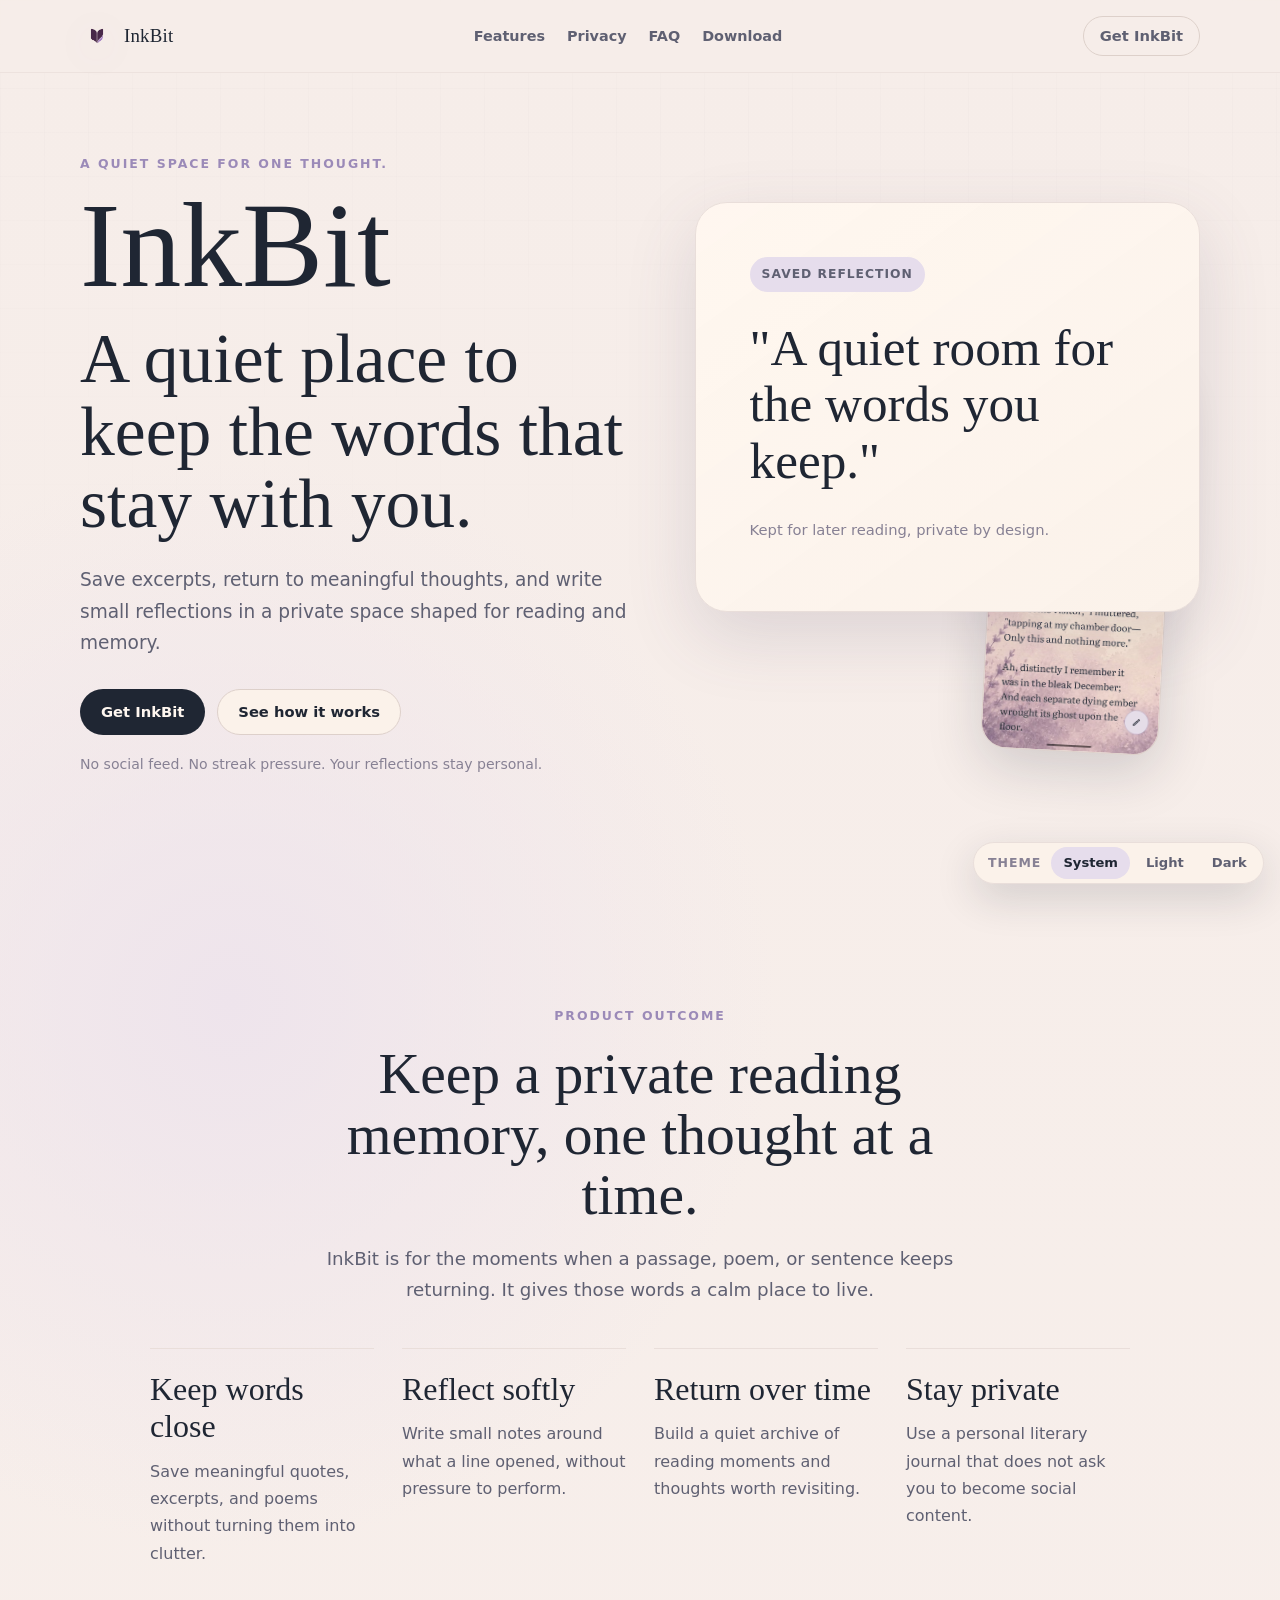
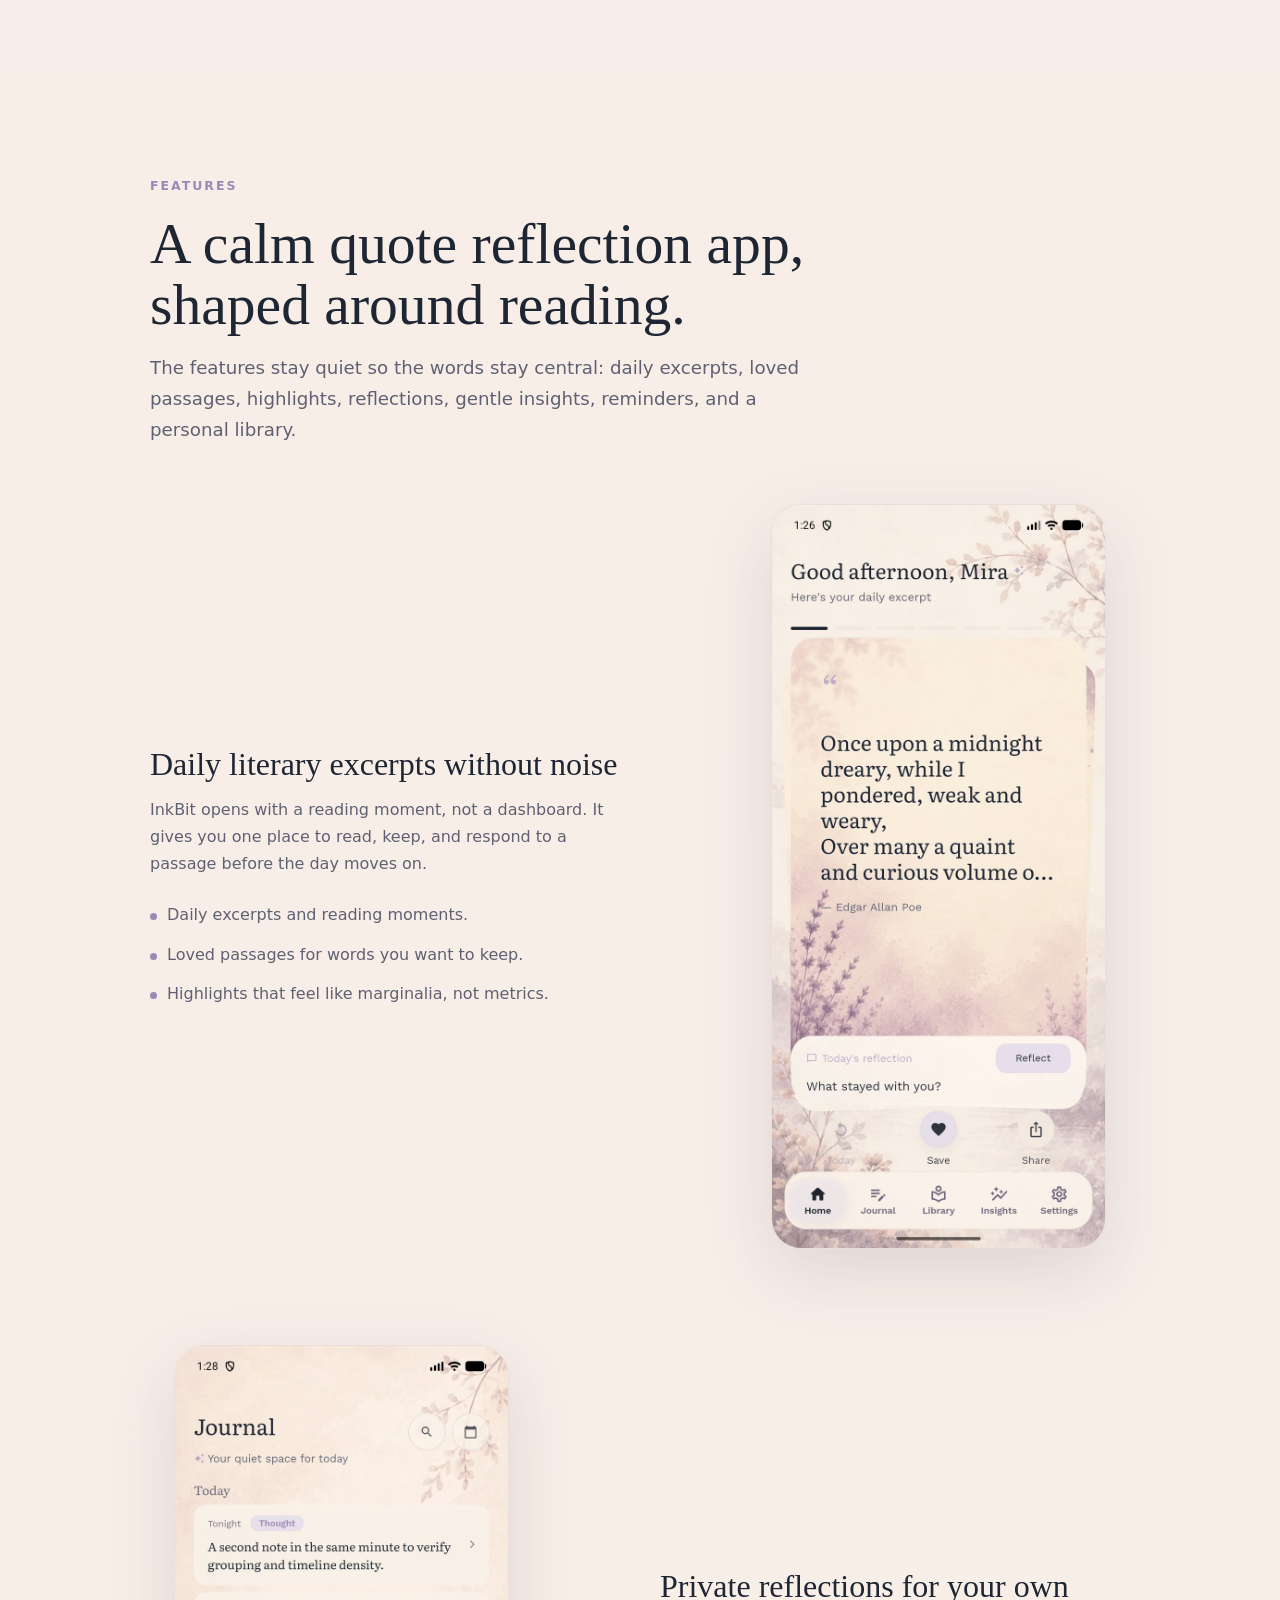
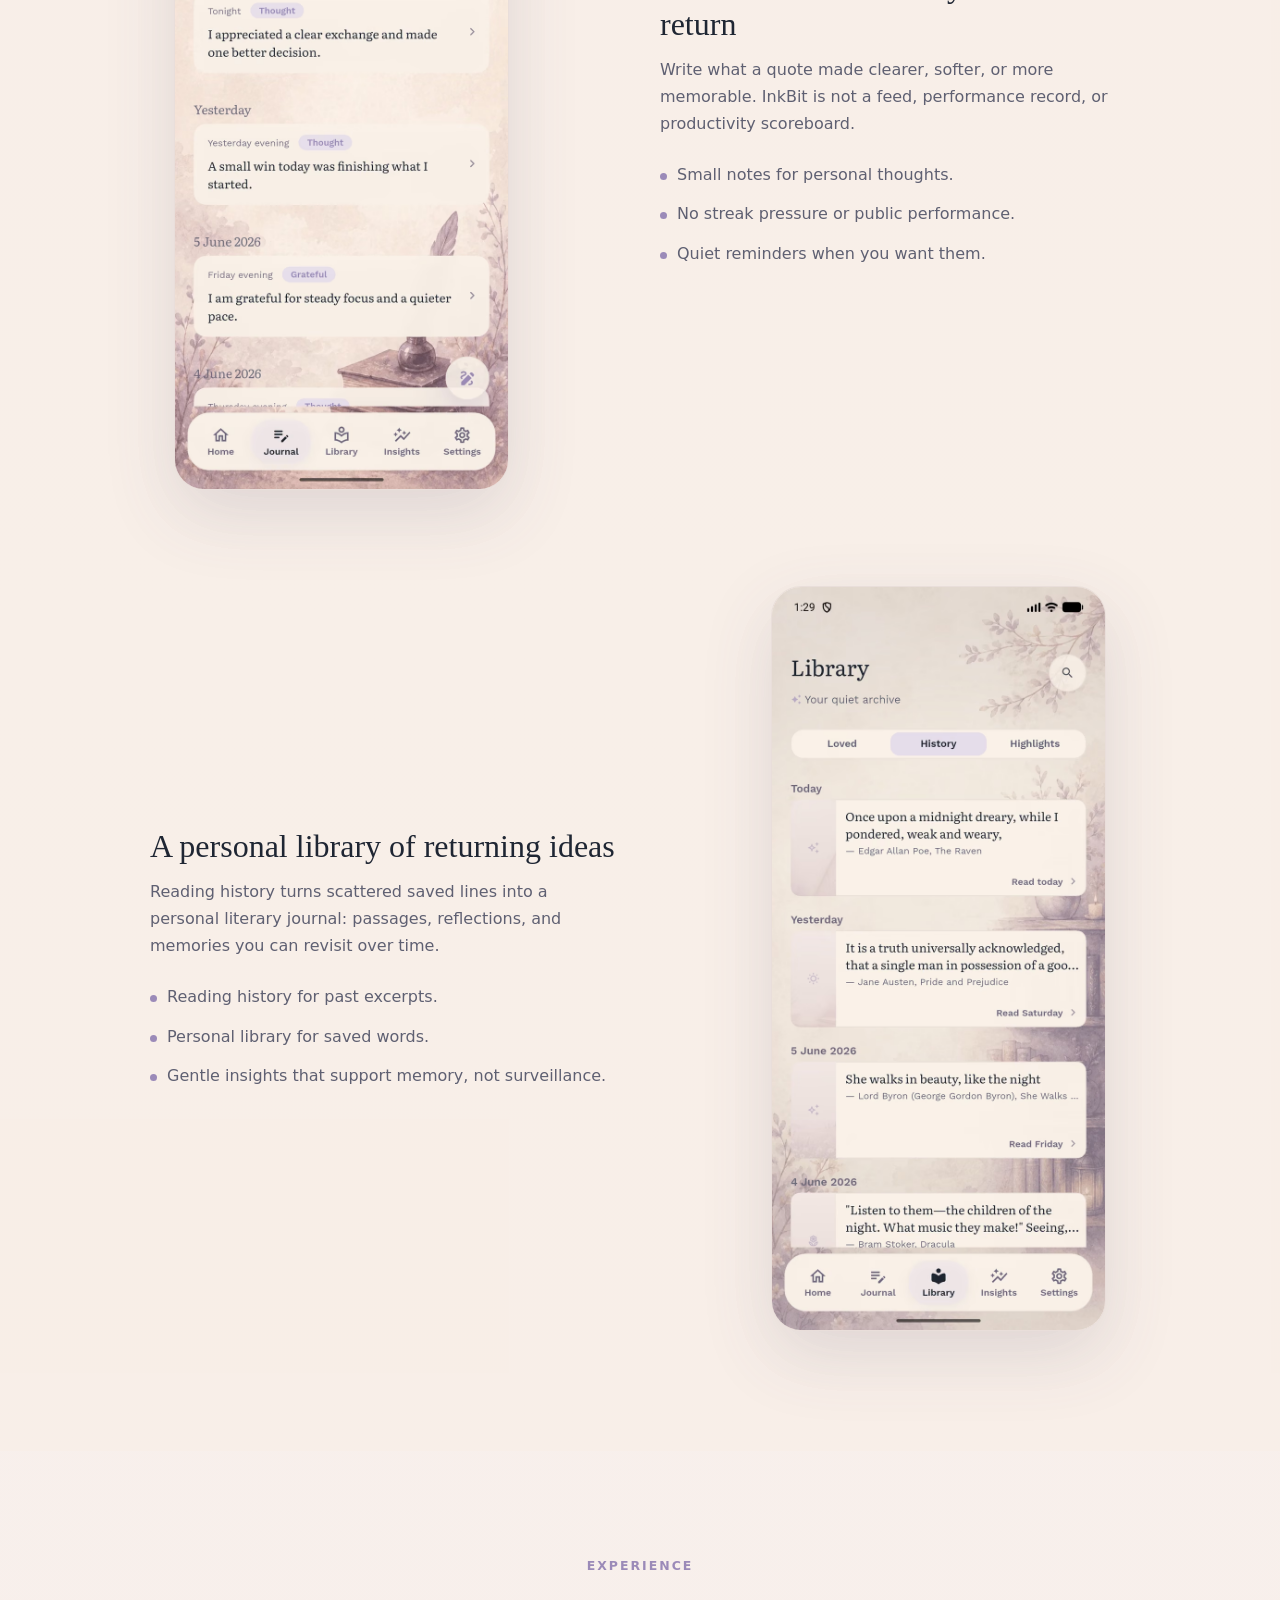
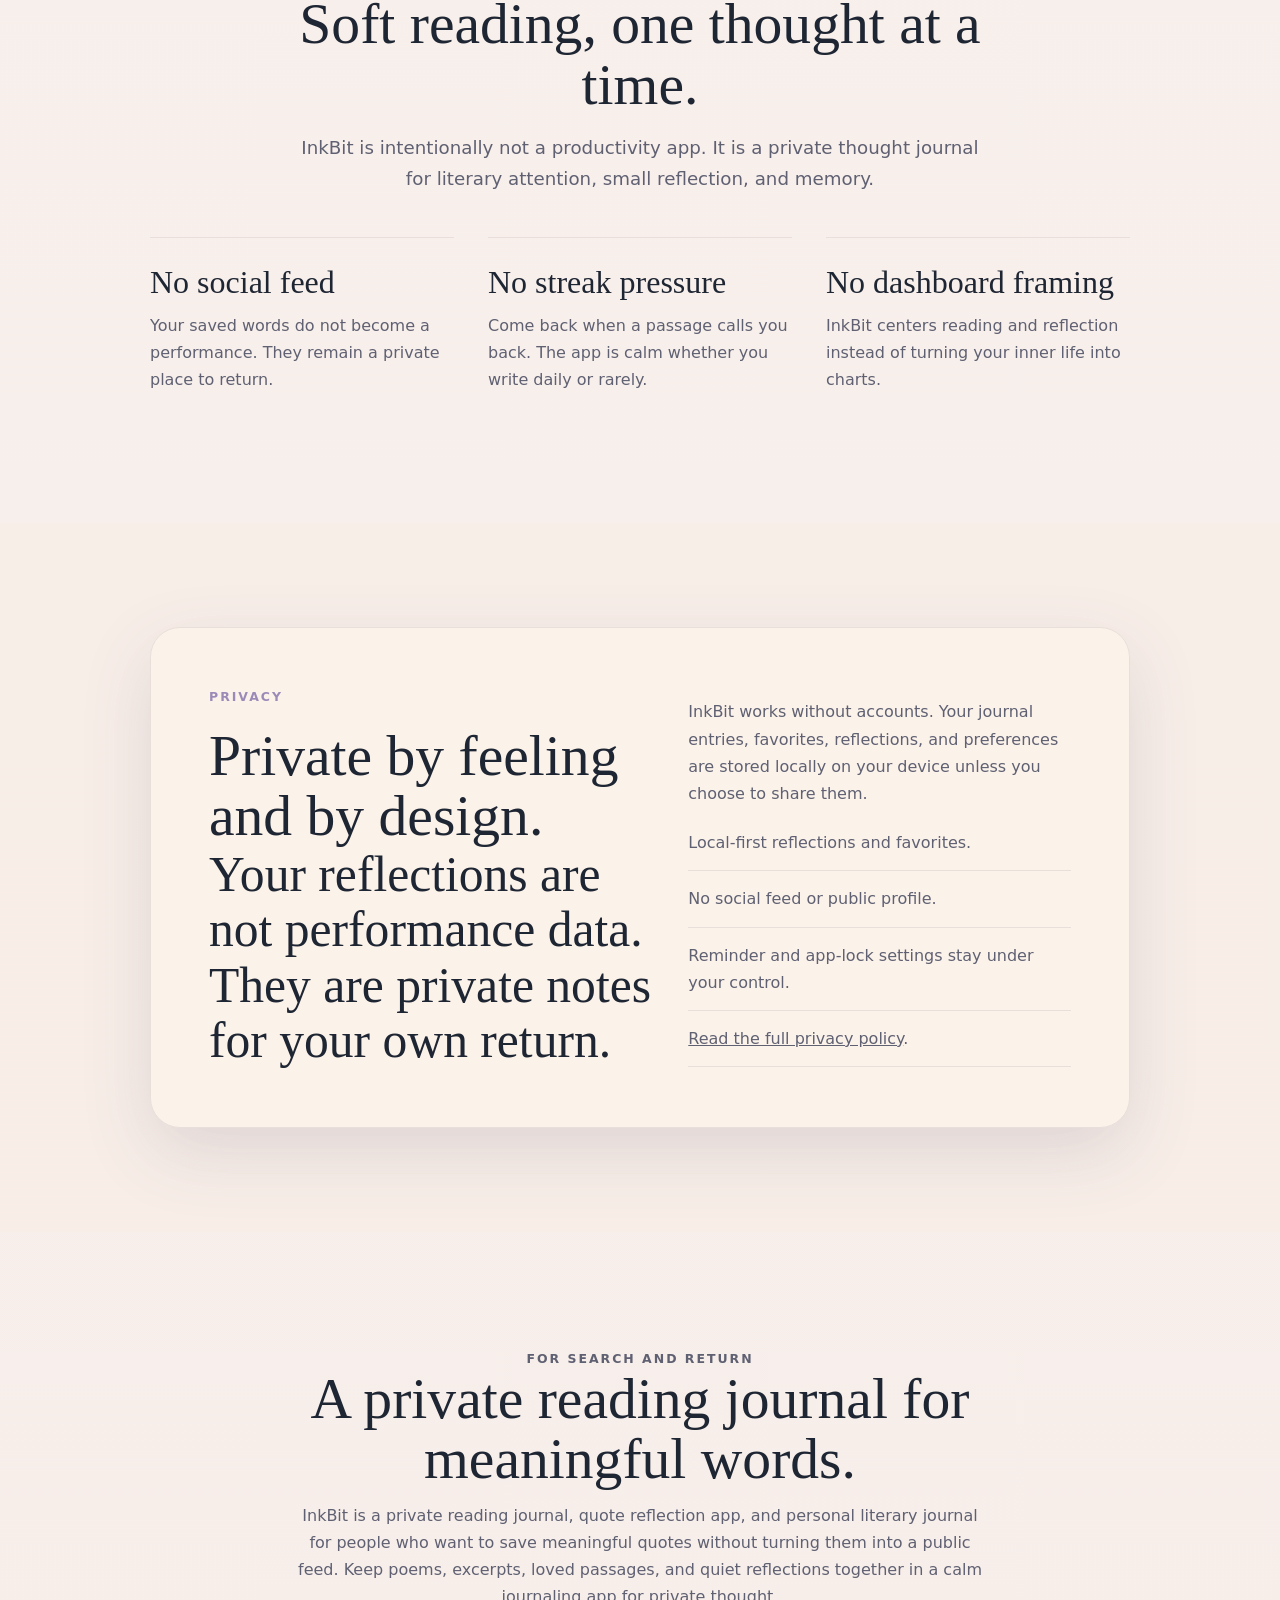
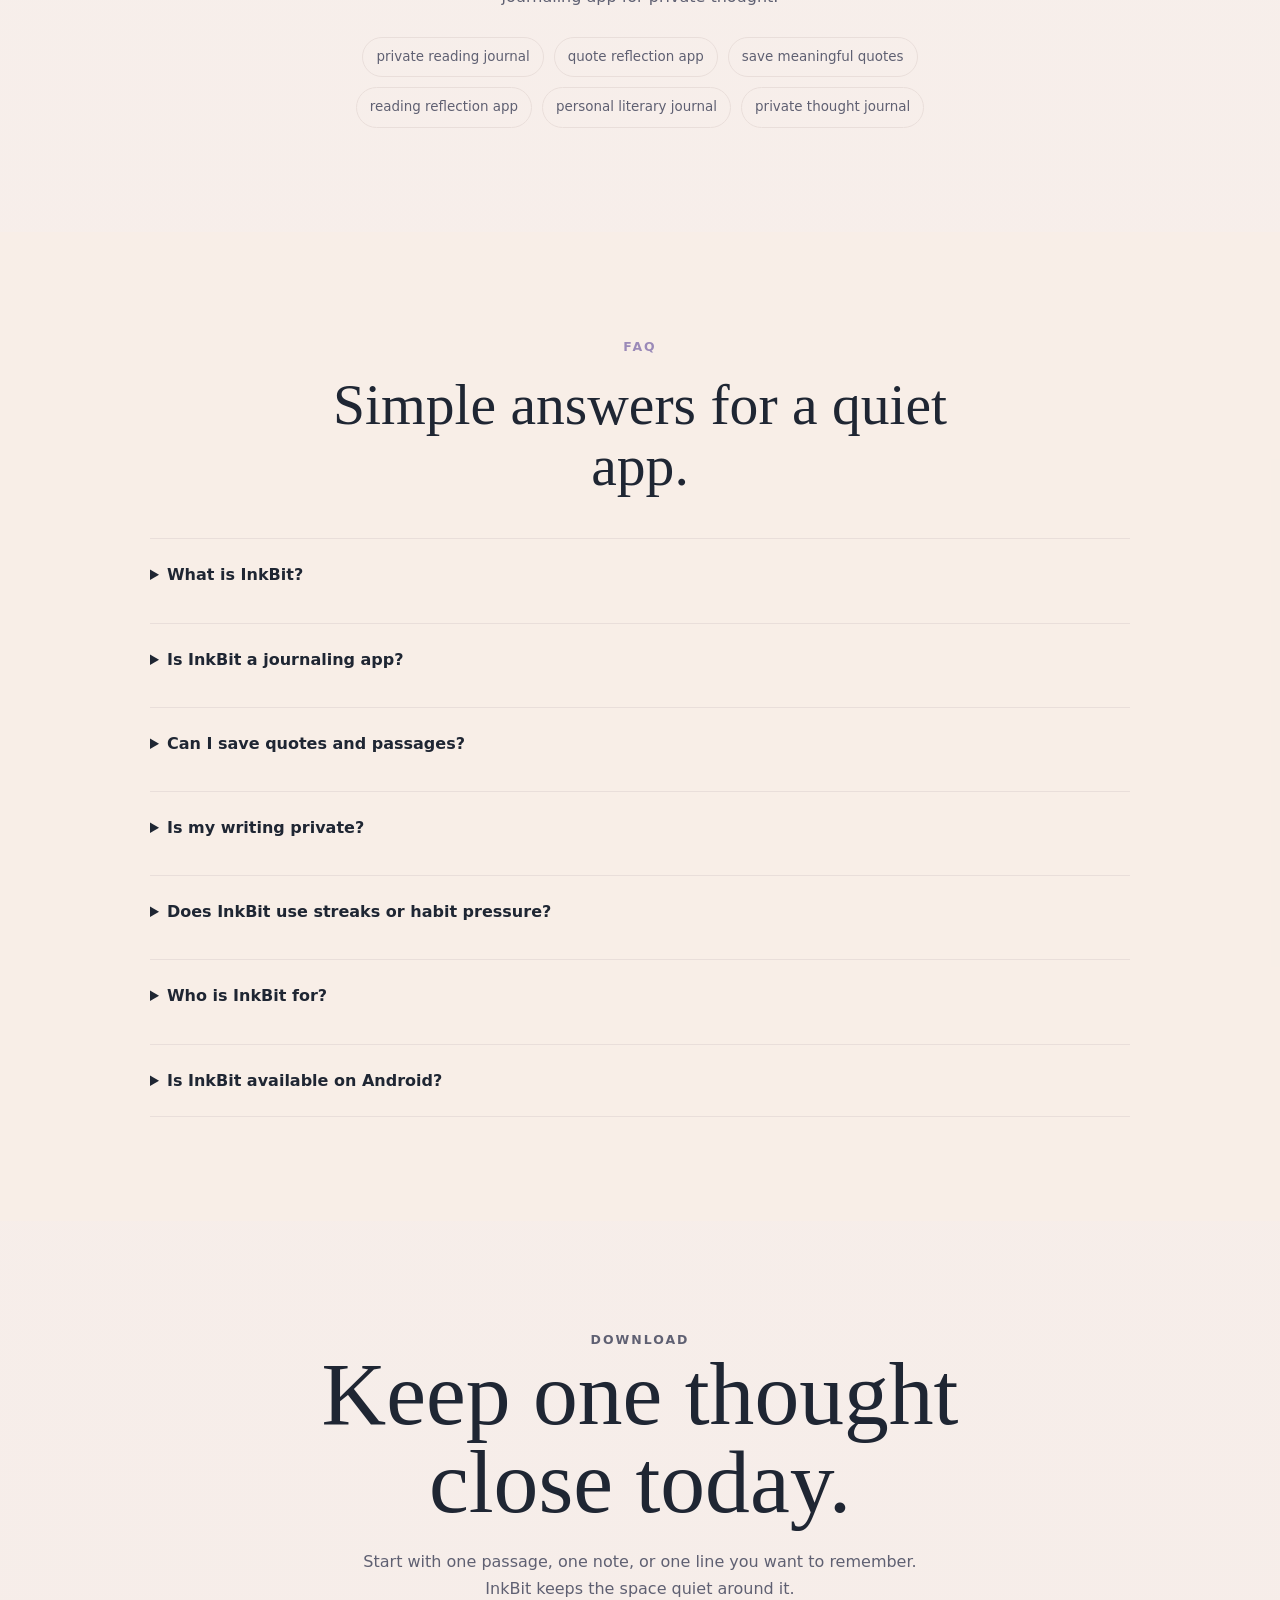
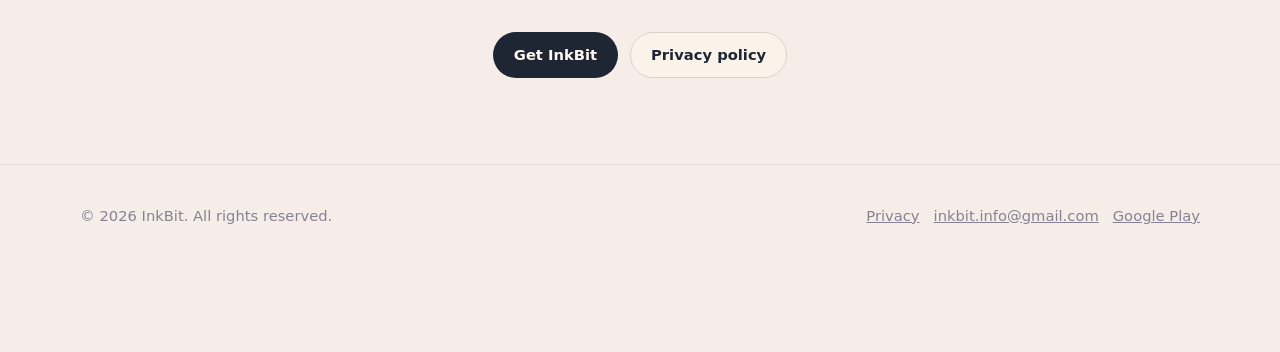
==== commit 7dbc9322: "Add SEO files" ====
--- a/index.html
+++ b/index.html
@@ -8,12 +8,28 @@
       name="description"
       content="InkBit is a calm, private reading journal for saving meaningful quotes, excerpts, poems, and small reflections in one quiet literary space."
     />
-    <meta name="robots" content="index,follow,max-image-preview:large" />
+    <meta
+      name="keywords"
+      content="InkBit, private reading journal, quote saver app, literary journal, reading reflection app, save book quotes, private journaling app, calm journal, excerpt keeper, poem journal, reading memory app"
+    />
+    <meta name="author" content="InkBit" />
+    <meta name="application-name" content="InkBit" />
+    <meta name="apple-mobile-web-app-title" content="InkBit" />
+    <meta name="language" content="English" />
+    <meta name="format-detection" content="telephone=no" />
+    <meta
+      name="robots"
+      content="index,follow,max-image-preview:large,max-snippet:-1,max-video-preview:-1"
+    />
     <meta name="theme-color" content="#F6EDE9" media="(prefers-color-scheme: light)" />
     <meta name="theme-color" content="#17151C" media="(prefers-color-scheme: dark)" />
     <link rel="icon" type="image/png" href="assets/branding/logo.png" />
     <link rel="apple-touch-icon" href="assets/branding/logo.png" />
     <link rel="canonical" href="https://trigri1.github.io/inkbit-legal/" />
+    <link rel="alternate" hreflang="en" href="https://trigri1.github.io/inkbit-legal/" />
+    <link rel="alternate" hreflang="x-default" href="https://trigri1.github.io/inkbit-legal/" />
+    <link rel="sitemap" type="application/xml" href="sitemap.xml" />
+    <link rel="alternate" type="text/plain" href="llms.txt" title="LLM-readable site summary" />
 
     <meta property="og:title" content="InkBit — Private Reading Journal" />
     <meta
@@ -22,12 +38,15 @@
     />
     <meta property="og:url" content="https://trigri1.github.io/inkbit-legal/" />
     <meta property="og:type" content="website" />
+    <meta property="og:site_name" content="InkBit" />
+    <meta property="og:locale" content="en_US" />
     <meta
       property="og:image"
       content="https://trigri1.github.io/inkbit-legal/assets/branding/inkbit-og.png"
     />
     <meta property="og:image:width" content="1200" />
     <meta property="og:image:height" content="630" />
+    <meta property="og:image:type" content="image/png" />
     <meta
       property="og:image:alt"
       content="InkBit editorial preview with the words A quiet space for one thought"
@@ -43,6 +62,10 @@
       name="twitter:image"
       content="https://trigri1.github.io/inkbit-legal/assets/branding/inkbit-og.png"
     />
+    <meta
+      name="twitter:image:alt"
+      content="InkBit editorial preview with the words A quiet space for one thought"
+    />
 
     <script>
       (() => {
@@ -60,67 +83,130 @@
     <script type="application/ld+json">
       {
         "@context": "https://schema.org",
-        "@type": "SoftwareApplication",
-        "name": "InkBit",
-        "applicationCategory": "LifestyleApplication",
-        "operatingSystem": "Android",
-        "url": "https://trigri1.github.io/inkbit-legal/",
-        "downloadUrl": "https://play.google.com/store/apps/details?id=com.trigri.inkbit",
-        "description": "InkBit is a calm, private reading reflection app for saving excerpts, quotes, poems, and personal thoughts."
-      }
-    </script>
-    <script type="application/ld+json">
-      {
-        "@context": "https://schema.org",
-        "@type": "FAQPage",
-        "mainEntity": [
+        "@graph": [
           {
-            "@type": "Question",
-            "name": "What is InkBit?",
-            "acceptedAnswer": {
-              "@type": "Answer",
-              "text": "InkBit is a private reading reflection app for keeping meaningful excerpts, quotes, poems, and small thoughts in one calm literary space."
+            "@type": "WebSite",
+            "@id": "https://trigri1.github.io/inkbit-legal/#website",
+            "url": "https://trigri1.github.io/inkbit-legal/",
+            "name": "InkBit",
+            "description": "A calm, private reading journal for saving meaningful quotes, excerpts, poems, and small reflections.",
+            "inLanguage": "en",
+            "publisher": { "@id": "https://trigri1.github.io/inkbit-legal/#organization" }
+          },
+          {
+            "@type": "Organization",
+            "@id": "https://trigri1.github.io/inkbit-legal/#organization",
+            "name": "InkBit",
+            "url": "https://trigri1.github.io/inkbit-legal/",
+            "logo": "https://trigri1.github.io/inkbit-legal/assets/branding/logo.png",
+            "email": "inkbit.info@gmail.com",
+            "sameAs": [
+              "https://play.google.com/store/apps/details?id=com.trigri.inkbit"
+            ]
+          },
+          {
+            "@type": "SoftwareApplication",
+            "@id": "https://trigri1.github.io/inkbit-legal/#app",
+            "name": "InkBit",
+            "applicationCategory": "LifestyleApplication",
+            "applicationSubCategory": "Reading journal",
+            "operatingSystem": "Android",
+            "url": "https://trigri1.github.io/inkbit-legal/",
+            "downloadUrl": "https://play.google.com/store/apps/details?id=com.trigri.inkbit",
+            "installUrl": "https://play.google.com/store/apps/details?id=com.trigri.inkbit",
+            "image": "https://trigri1.github.io/inkbit-legal/assets/branding/inkbit-og.png",
+            "screenshot": "https://trigri1.github.io/inkbit-legal/assets/screens/light/reader.png",
+            "description": "InkBit is a calm, private reading reflection app for saving excerpts, quotes, poems, and personal thoughts.",
+            "featureList": [
+              "Save quotes, excerpts, and poems",
+              "Write brief private reflections",
+              "Revisit favorites and reading history",
+              "Local-first storage with optional app lock",
+              "No account required",
+              "No social feed or streak pressure"
+            ],
+            "offers": {
+              "@type": "Offer",
+              "price": "0",
+              "priceCurrency": "USD",
+              "availability": "https://schema.org/InStock"
             }
           },
           {
-            "@type": "Question",
-            "name": "Is InkBit a journaling app?",
-            "acceptedAnswer": {
-              "@type": "Answer",
-              "text": "InkBit can be used as a journal, but it is shaped around reading and memory rather than long daily entries, social sharing, or productivity tracking."
+            "@type": "WebPage",
+            "@id": "https://trigri1.github.io/inkbit-legal/#webpage",
+            "url": "https://trigri1.github.io/inkbit-legal/",
+            "name": "InkBit — Private Reading Journal for Quotes and Reflections",
+            "description": "Official InkBit site: a calm, private reading journal for meaningful quotes, excerpts, poems, and reflections.",
+            "isPartOf": { "@id": "https://trigri1.github.io/inkbit-legal/#website" },
+            "about": { "@id": "https://trigri1.github.io/inkbit-legal/#app" },
+            "inLanguage": "en",
+            "primaryImageOfPage": {
+              "@type": "ImageObject",
+              "url": "https://trigri1.github.io/inkbit-legal/assets/branding/inkbit-og.png"
             }
           },
           {
-            "@type": "Question",
-            "name": "Can I save quotes and passages?",
-            "acceptedAnswer": {
-              "@type": "Answer",
-              "text": "Yes. InkBit is made for saving loved passages, quotes, poems, excerpts, and the reflections that grow around them."
-            }
-          },
-          {
-            "@type": "Question",
-            "name": "Is my writing private?",
-            "acceptedAnswer": {
-              "@type": "Answer",
-              "text": "InkBit is designed around private reflection. Journal entries, favorites, reflections, and preferences are stored locally on your device unless you choose to share them."
-            }
-          },
-          {
-            "@type": "Question",
-            "name": "Does InkBit use streaks or habit pressure?",
-            "acceptedAnswer": {
-              "@type": "Answer",
-              "text": "No. InkBit is a quiet space for one thought at a time, without social feeds, public performance, or pressure to keep a streak."
-            }
-          },
-          {
-            "@type": "Question",
-            "name": "Who is InkBit for?",
-            "acceptedAnswer": {
-              "@type": "Answer",
-              "text": "InkBit is for readers, journal keepers, students, writers, and anyone who wants a calm private thought journal for words worth returning to."
-            }
+            "@type": "FAQPage",
+            "@id": "https://trigri1.github.io/inkbit-legal/#faq",
+            "mainEntity": [
+              {
+                "@type": "Question",
+                "name": "What is InkBit?",
+                "acceptedAnswer": {
+                  "@type": "Answer",
+                  "text": "InkBit is a private reading reflection app for keeping meaningful excerpts, quotes, poems, and small thoughts in one calm literary space."
+                }
+              },
+              {
+                "@type": "Question",
+                "name": "Is InkBit a journaling app?",
+                "acceptedAnswer": {
+                  "@type": "Answer",
+                  "text": "InkBit can be used as a journal, but it is shaped around reading and memory rather than long daily entries, social sharing, or productivity tracking."
+                }
+              },
+              {
+                "@type": "Question",
+                "name": "Can I save quotes and passages?",
+                "acceptedAnswer": {
+                  "@type": "Answer",
+                  "text": "Yes. InkBit is made for saving loved passages, quotes, poems, excerpts, and the reflections that grow around them."
+                }
+              },
+              {
+                "@type": "Question",
+                "name": "Is my writing private?",
+                "acceptedAnswer": {
+                  "@type": "Answer",
+                  "text": "InkBit is designed around private reflection. Journal entries, favorites, reflections, and preferences are stored locally on your device unless you choose to share them."
+                }
+              },
+              {
+                "@type": "Question",
+                "name": "Does InkBit use streaks or habit pressure?",
+                "acceptedAnswer": {
+                  "@type": "Answer",
+                  "text": "No. InkBit is a quiet space for one thought at a time, without social feeds, public performance, or pressure to keep a streak."
+                }
+              },
+              {
+                "@type": "Question",
+                "name": "Who is InkBit for?",
+                "acceptedAnswer": {
+                  "@type": "Answer",
+                  "text": "InkBit is for readers, journal keepers, students, writers, and anyone who wants a calm private thought journal for words worth returning to."
+                }
+              },
+              {
+                "@type": "Question",
+                "name": "Is InkBit available on Android?",
+                "acceptedAnswer": {
+                  "@type": "Answer",
+                  "text": "Yes. InkBit is available on Google Play for Android devices."
+                }
+              }
+            ]
           }
         ]
       }
@@ -711,6 +797,18 @@
         text-align: center;
       }
 
+      .visually-hidden {
+        position: absolute;
+        width: 1px;
+        height: 1px;
+        padding: 0;
+        margin: -1px;
+        overflow: hidden;
+        clip: rect(0, 0, 0, 0);
+        white-space: nowrap;
+        border: 0;
+      }
+
       .keyword-row {
         display: flex;
         flex-wrap: wrap;
@@ -1016,7 +1114,7 @@
         <div class="wide-inner hero-grid">
           <div>
             <p class="kicker">A quiet space for one thought.</p>
-            <h1>InkBit</h1>
+            <h1>InkBit<span class="visually-hidden"> — private reading journal for quotes, excerpts, and reflections</span></h1>
             <p class="hero-line">A quiet place to keep the words that stay with you.</p>
             <p class="hero-copy">
               Save excerpts, return to meaningful thoughts, and write small reflections in a
@@ -1374,6 +1472,10 @@
                 calm private thought journal for words worth returning to.
               </p>
             </details>
+            <details>
+              <summary>Is InkBit available on Android?</summary>
+              <p>Yes. InkBit is available on Google Play for Android devices.</p>
+            </details>
           </div>
         </div>
       </section>
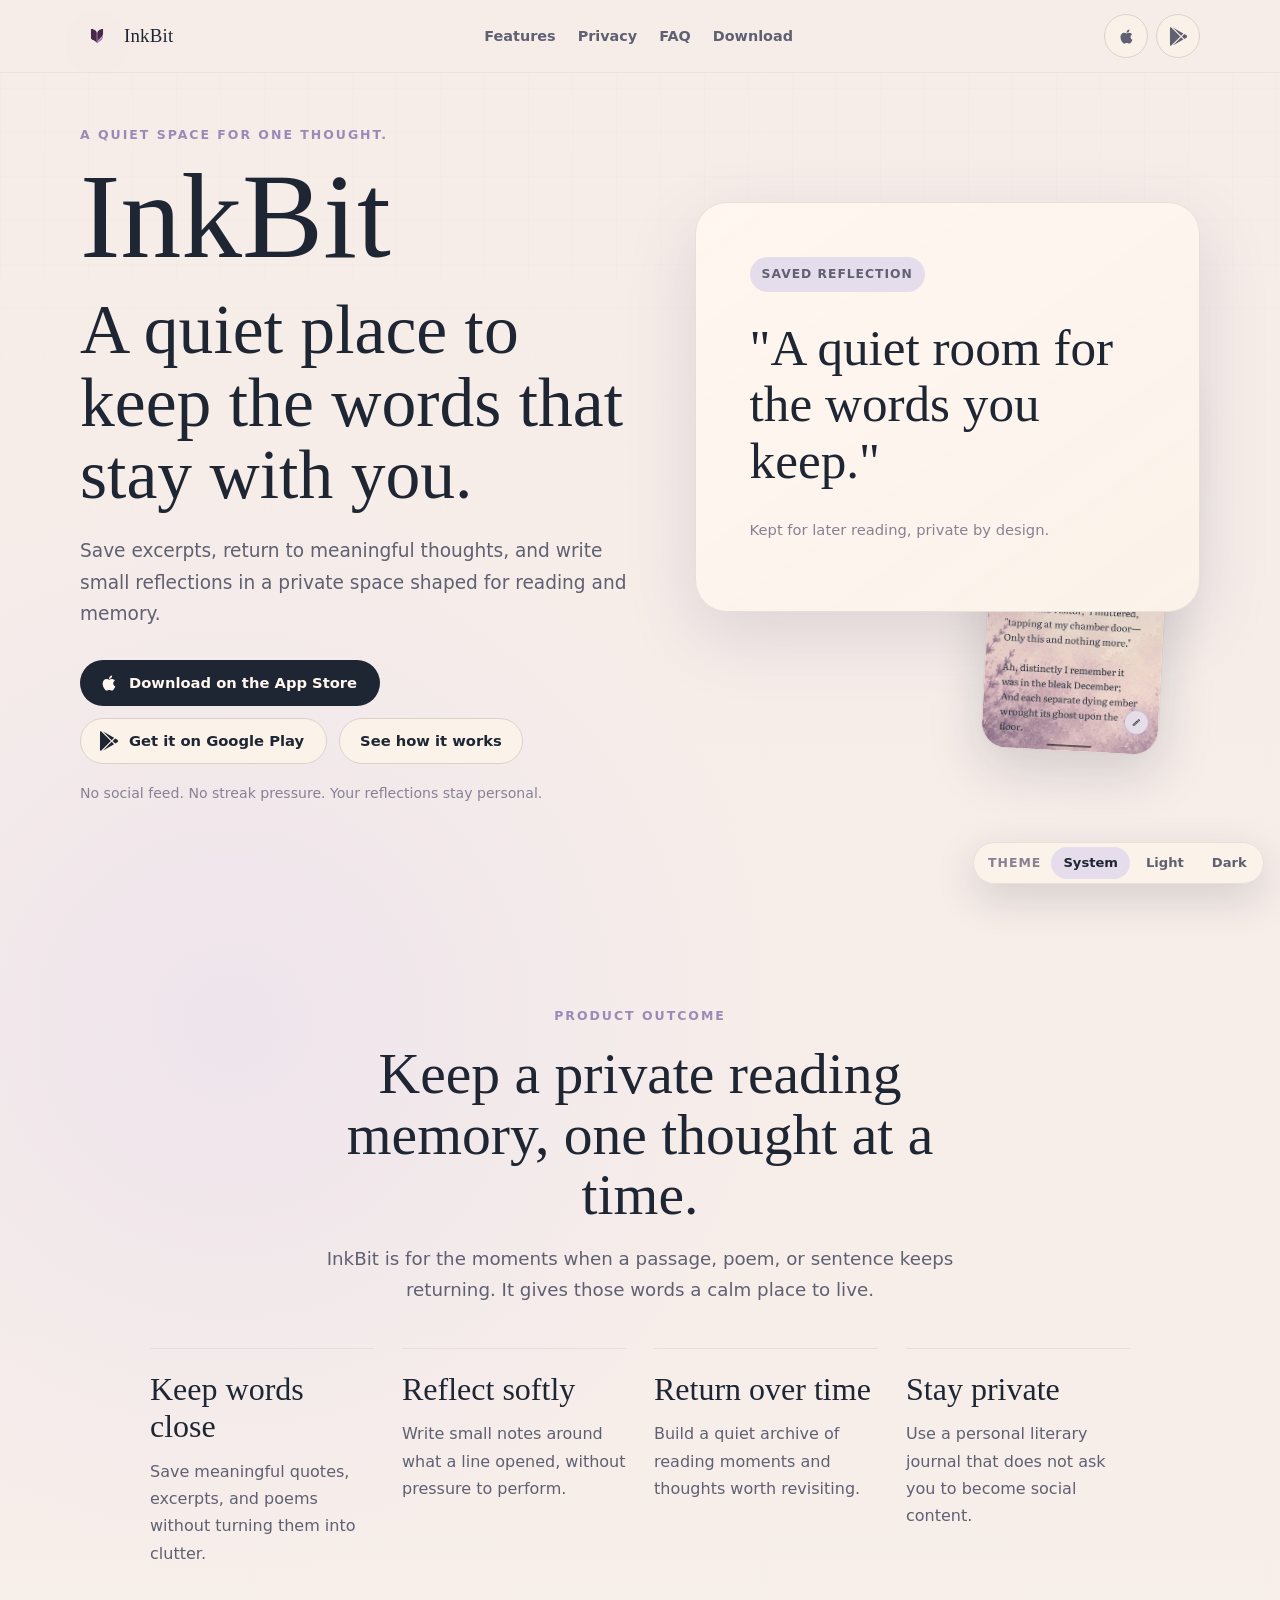
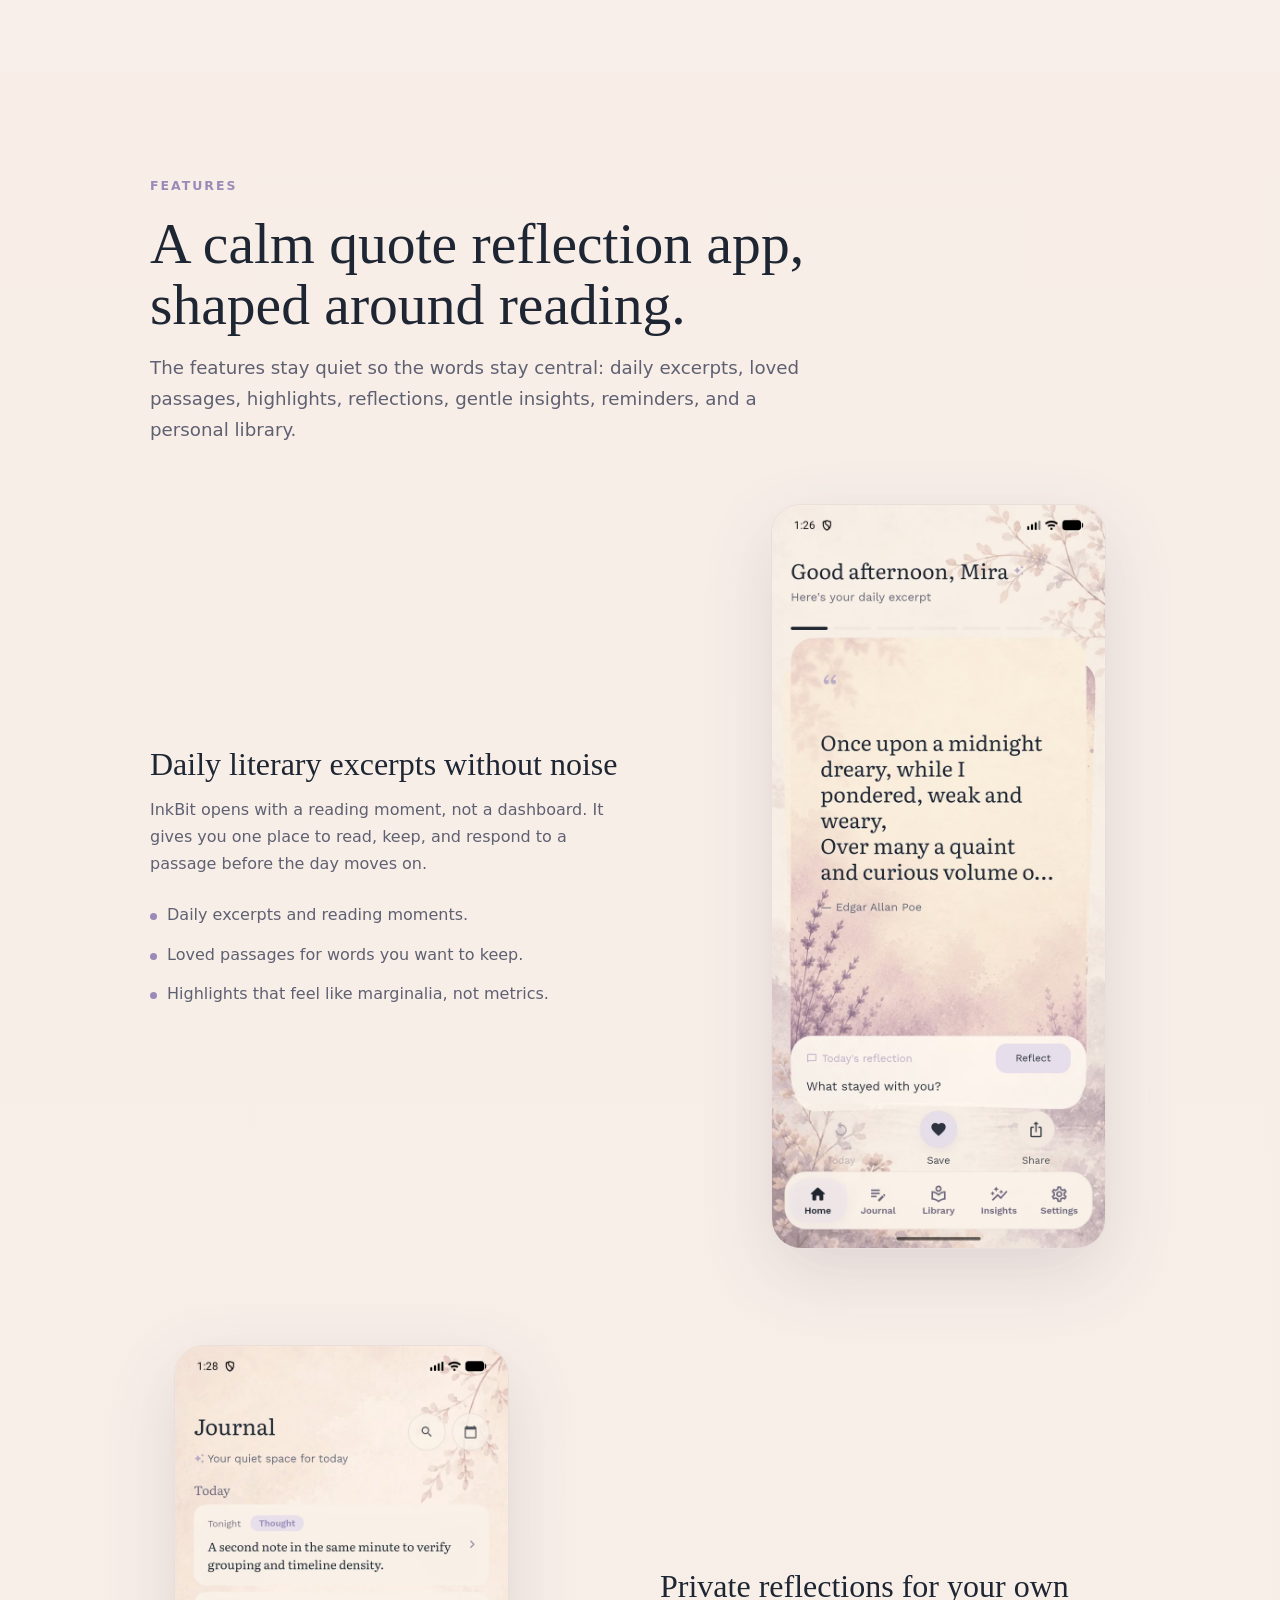
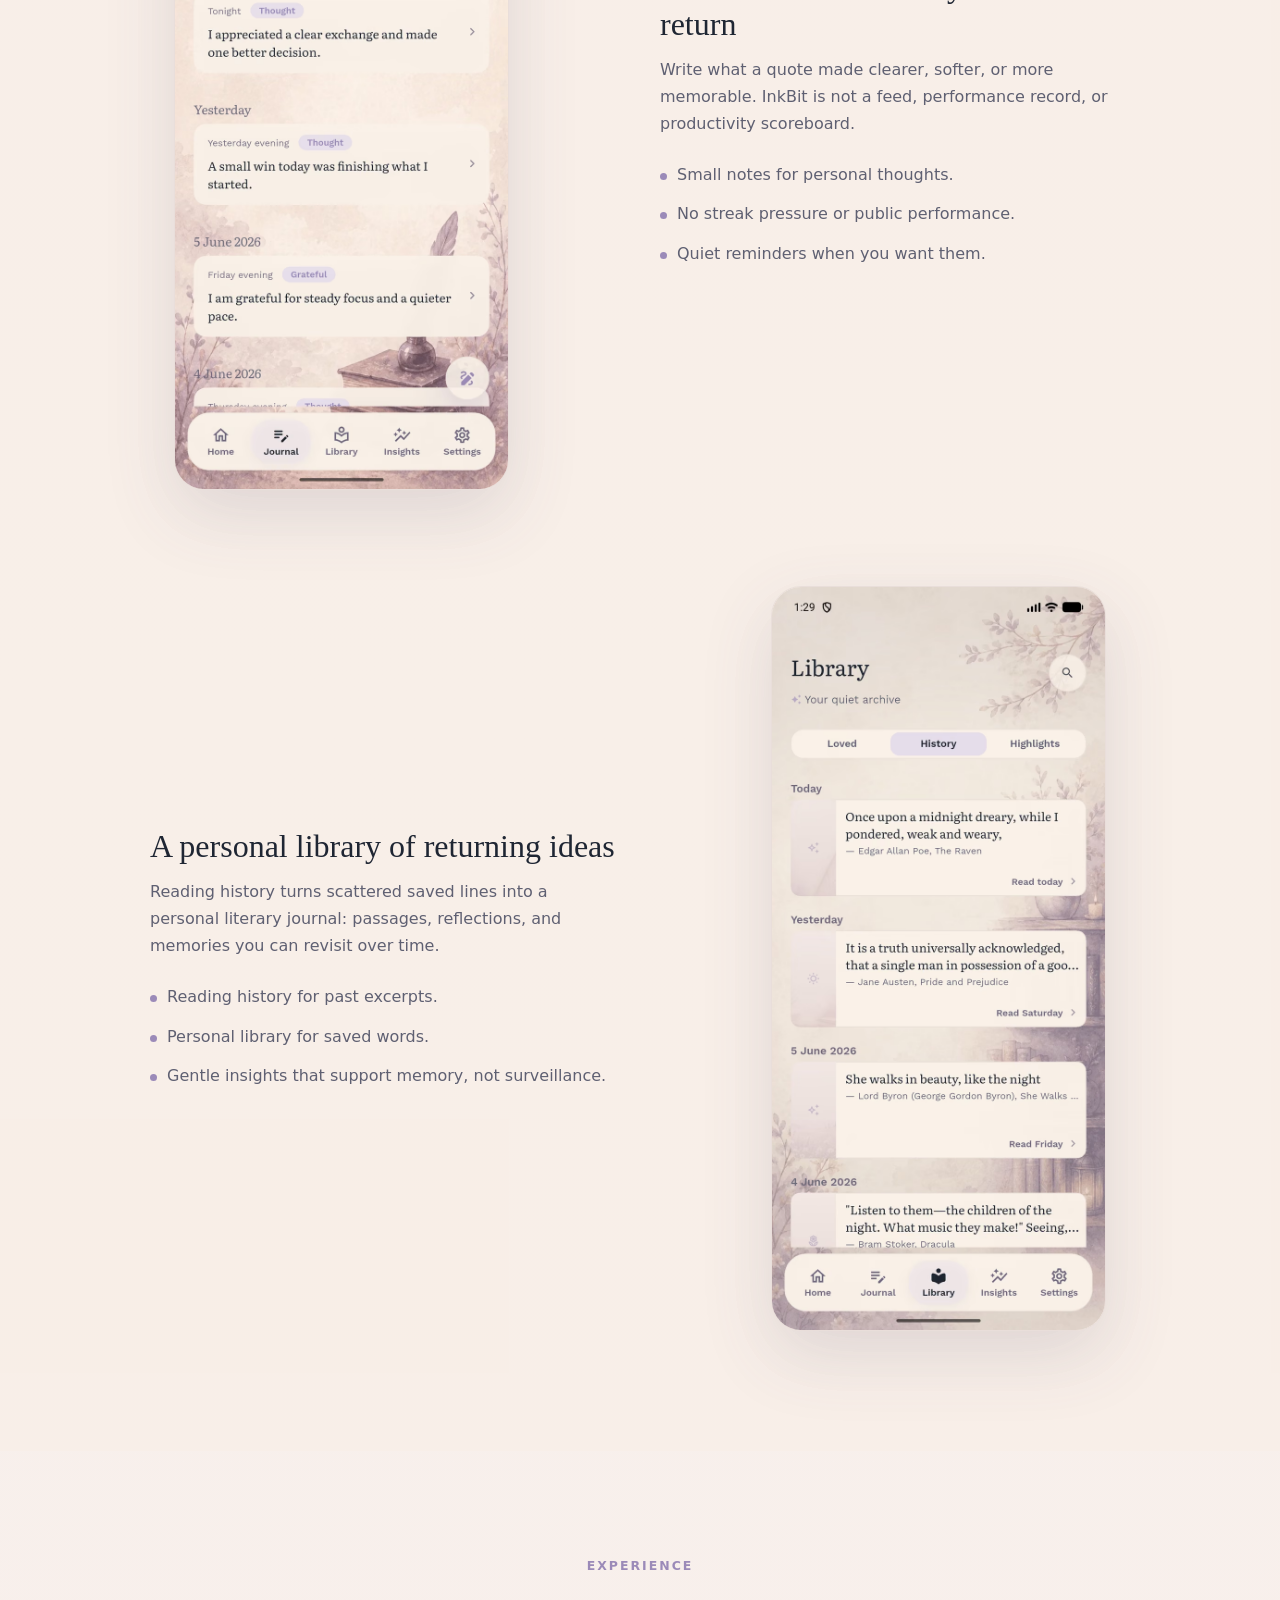
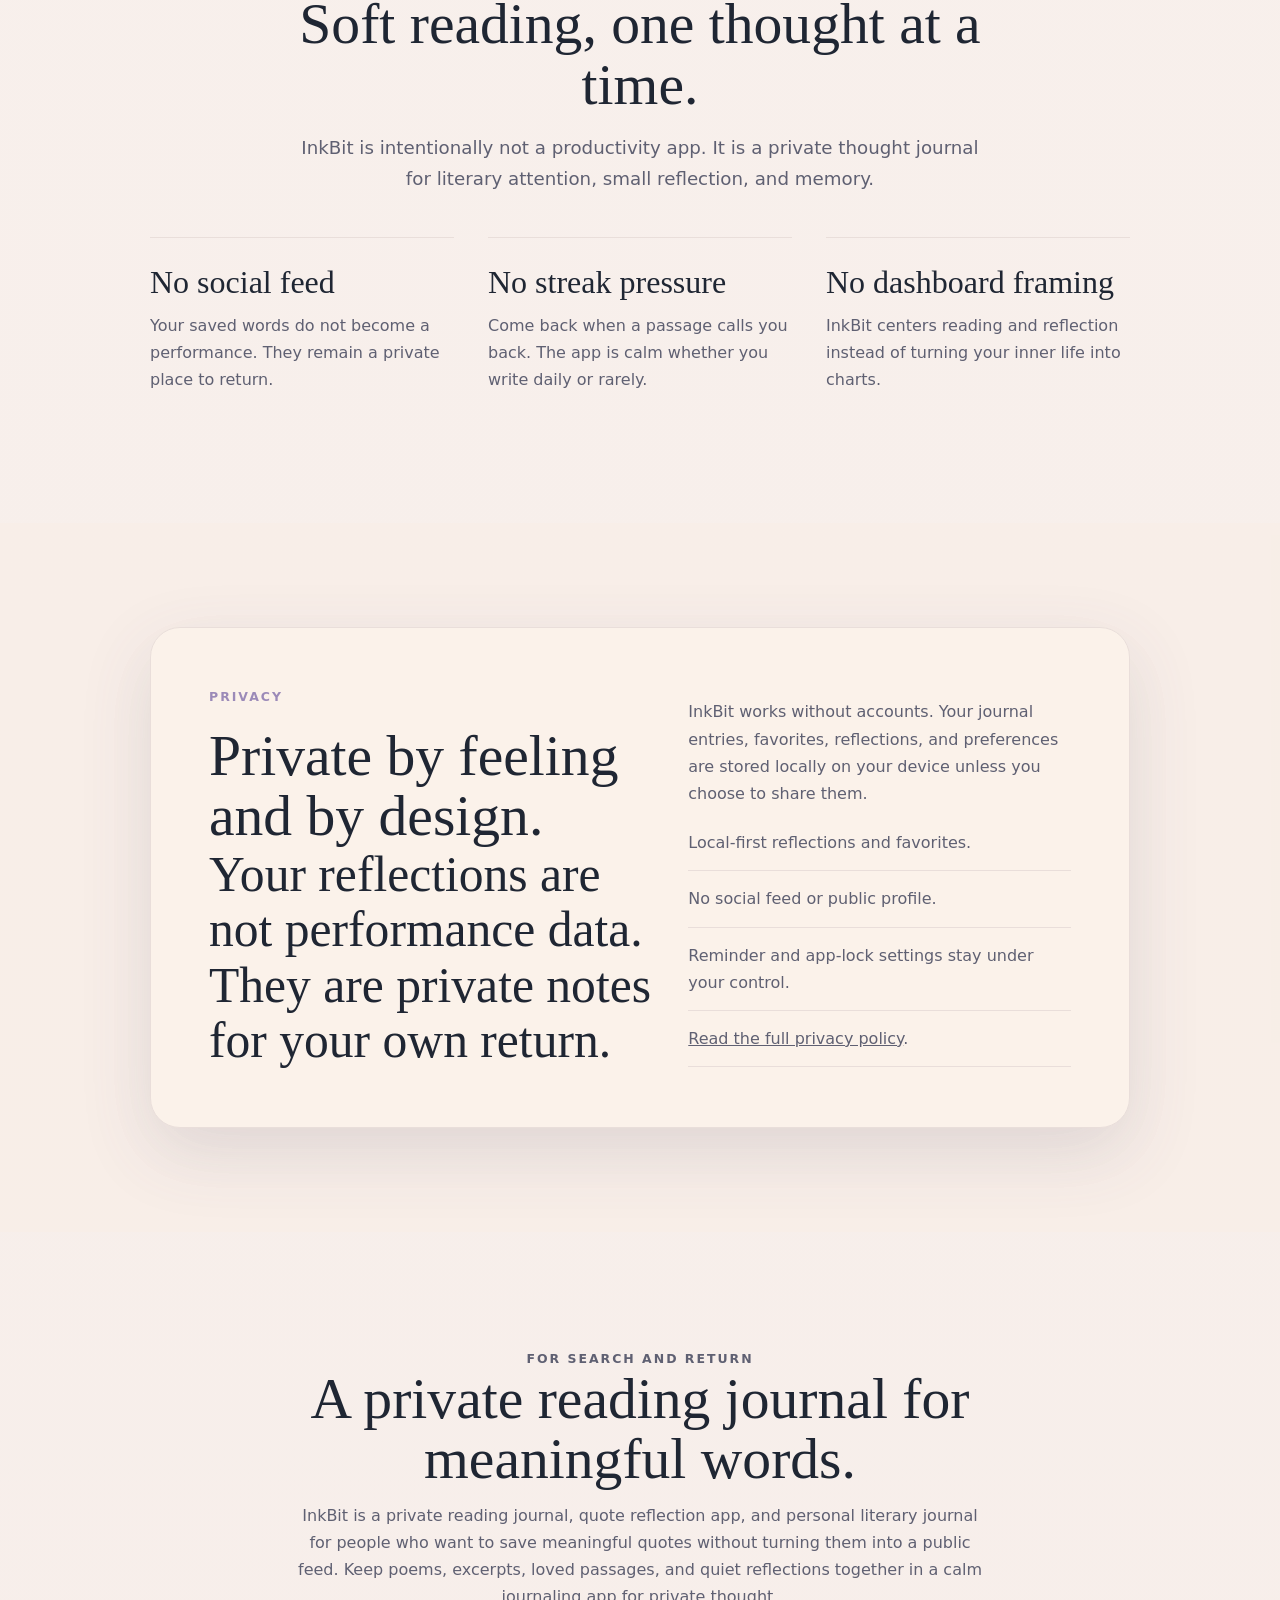
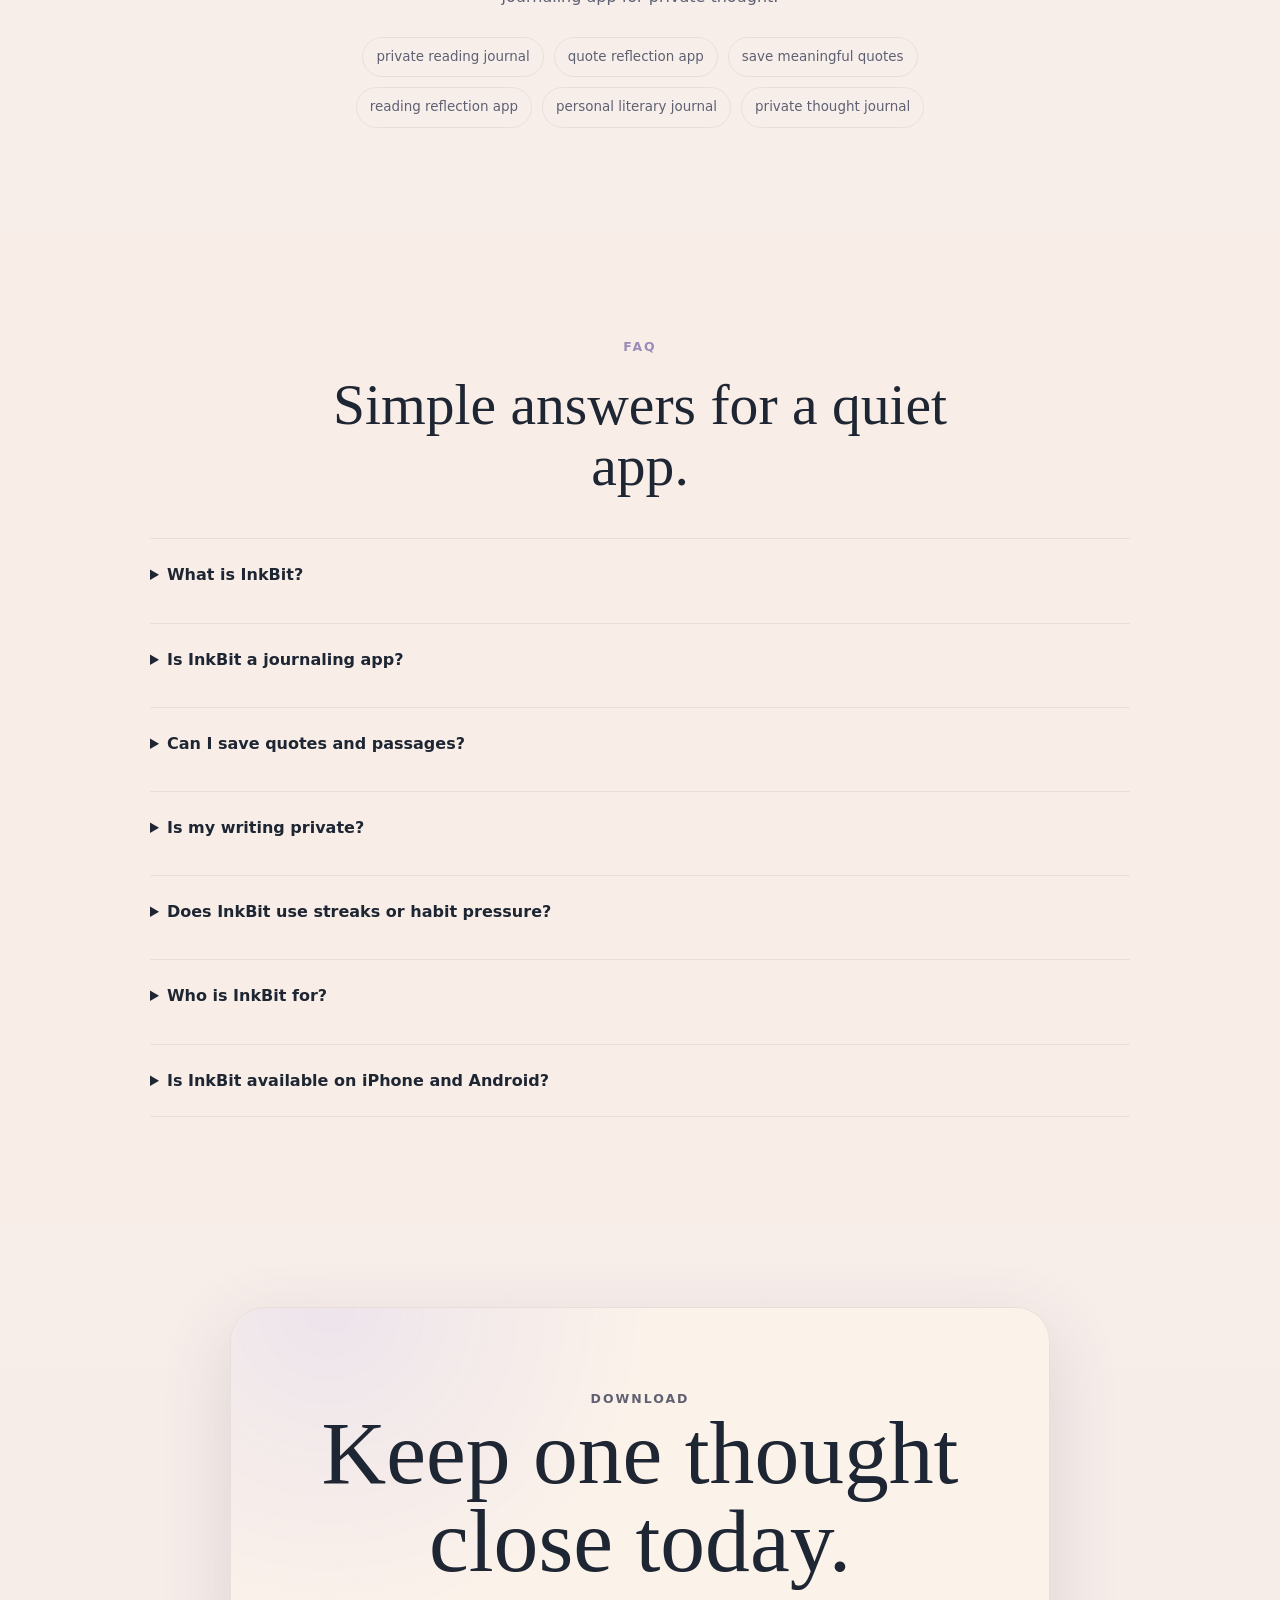
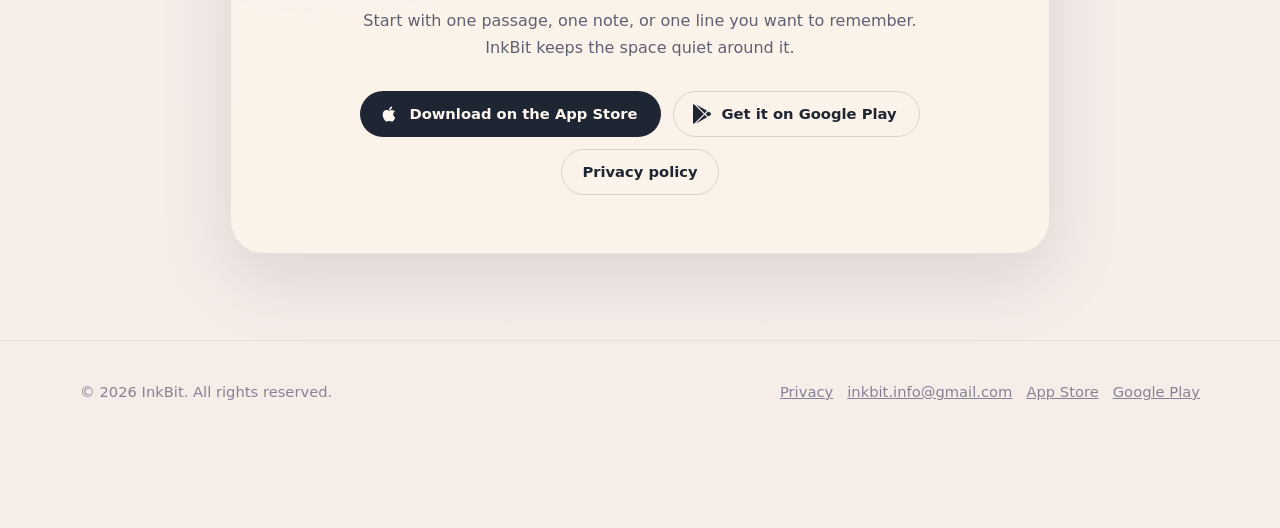
==== commit 7791e1ac: "Ass appstore link and update app download link" ====
--- a/index.html
+++ b/index.html
@@ -15,6 +15,10 @@
     <meta name="author" content="InkBit" />
     <meta name="application-name" content="InkBit" />
     <meta name="apple-mobile-web-app-title" content="InkBit" />
+    <meta
+      name="apple-itunes-app"
+      content="app-id=6759322821, app-argument=https://apps.apple.com/app/apple-store/id6759322821?pt=128566029&ct=websitelink&mt=8"
+    />
     <meta name="language" content="English" />
     <meta name="format-detection" content="telephone=no" />
     <meta
@@ -101,7 +105,8 @@
             "logo": "https://trigri1.github.io/inkbit-legal/assets/branding/logo.png",
             "email": "inkbit.info@gmail.com",
             "sameAs": [
-              "https://play.google.com/store/apps/details?id=com.trigri.inkbit"
+              "https://apps.apple.com/app/apple-store/id6759322821?pt=128566029&ct=websitelink&mt=8",
+              "https://play.google.com/store/apps/details?id=com.trigri.inkbit&referrer=utm_source%3Dwebsite%26utm_medium%3Dweb%26utm_campaign%3Dwebsite_download"
             ]
           },
           {
@@ -110,10 +115,16 @@
             "name": "InkBit",
             "applicationCategory": "LifestyleApplication",
             "applicationSubCategory": "Reading journal",
-            "operatingSystem": "Android",
+            "operatingSystem": "Android, iOS",
             "url": "https://trigri1.github.io/inkbit-legal/",
-            "downloadUrl": "https://play.google.com/store/apps/details?id=com.trigri.inkbit",
-            "installUrl": "https://play.google.com/store/apps/details?id=com.trigri.inkbit",
+            "downloadUrl": [
+              "https://apps.apple.com/app/apple-store/id6759322821?pt=128566029&ct=websitelink&mt=8",
+              "https://play.google.com/store/apps/details?id=com.trigri.inkbit&referrer=utm_source%3Dwebsite%26utm_medium%3Dweb%26utm_campaign%3Dwebsite_download"
+            ],
+            "installUrl": [
+              "https://apps.apple.com/app/apple-store/id6759322821?pt=128566029&ct=websitelink&mt=8",
+              "https://play.google.com/store/apps/details?id=com.trigri.inkbit&referrer=utm_source%3Dwebsite%26utm_medium%3Dweb%26utm_campaign%3Dwebsite_download"
+            ],
             "image": "https://trigri1.github.io/inkbit-legal/assets/branding/inkbit-og.png",
             "screenshot": "https://trigri1.github.io/inkbit-legal/assets/screens/light/reader.png",
             "description": "InkBit is a calm, private reading reflection app for saving excerpts, quotes, poems, and personal thoughts.",
@@ -200,10 +211,10 @@
               },
               {
                 "@type": "Question",
-                "name": "Is InkBit available on Android?",
+                "name": "Is InkBit available on iPhone and Android?",
                 "acceptedAnswer": {
                   "@type": "Answer",
-                  "text": "Yes. InkBit is available on Google Play for Android devices."
+                  "text": "Yes. InkBit is available on the App Store for iPhone and on Google Play for Android devices."
                 }
               }
             ]
@@ -454,6 +465,7 @@
         display: inline-flex;
         align-items: center;
         justify-content: center;
+        gap: 10px;
         min-height: 46px;
         padding: 0 20px;
         border: 1px solid transparent;
@@ -482,12 +494,51 @@
         color: var(--button-secondary-text);
       }
 
-      .button-quiet {
-        min-height: 40px;
-        padding-inline: 16px;
+      .store-icon {
+        display: inline-flex;
+        width: 20px;
+        height: 20px;
+        flex: 0 0 auto;
+        align-items: center;
+        justify-content: center;
+        color: currentColor;
+      }
+
+      .store-icon svg {
+        display: block;
+        width: 100%;
+        height: 100%;
+        fill: currentColor;
+      }
+
+      .store-button {
+        padding-inline: 18px 22px;
+      }
+
+      .nav-store-actions {
+        display: inline-flex;
+        align-items: center;
+        gap: 8px;
+        flex: 0 0 auto;
+      }
+
+      .store-icon-button {
+        width: 44px;
+        min-height: 44px;
+        padding: 0;
         border-color: var(--border);
-        background: transparent;
+        background: color-mix(in srgb, var(--surface), transparent 18%);
         color: var(--text-secondary);
+      }
+
+      .store-icon-button:hover {
+        border-color: var(--accent-muted);
+        color: var(--text);
+      }
+
+      .store-icon-button .store-icon {
+        width: 19px;
+        height: 19px;
       }
 
       .hero {
@@ -857,6 +908,18 @@
         text-align: center;
       }
 
+      .download-panel {
+        width: min(100%, 820px);
+        margin: 0 auto;
+        padding: clamp(30px, 7vw, 58px);
+        border: 1px solid var(--border-soft);
+        border-radius: 34px;
+        background:
+          radial-gradient(circle at 12% 0%, color-mix(in srgb, var(--accent-soft), transparent 32%), transparent 20rem),
+          color-mix(in srgb, var(--surface), transparent 8%);
+        box-shadow: var(--shadow-soft);
+      }
+
       .final-cta .serif {
         width: min(100%, 720px);
         margin: 0 auto;
@@ -868,6 +931,18 @@
         width: min(100%, 560px);
         margin: 22px auto 0;
         color: var(--text-secondary);
+      }
+
+      .download-actions {
+        display: flex;
+        flex-wrap: wrap;
+        justify-content: center;
+        gap: 12px;
+        margin-top: 30px;
+      }
+
+      .download-actions .store-button {
+        min-width: 236px;
       }
 
       .footer {
@@ -1022,10 +1097,31 @@
 
         .nav-shell {
           min-height: 64px;
-        }
-
-        .button-quiet {
-          display: none;
+          gap: 10px;
+        }
+
+        .nav-store-actions {
+          gap: 6px;
+        }
+
+        .store-icon-button {
+          width: 40px;
+          min-height: 40px;
+        }
+
+        .store-button {
+          width: 100%;
+          max-width: 340px;
+        }
+
+        .hero-actions,
+        .download-actions {
+          justify-content: stretch;
+        }
+
+        .hero-actions .button,
+        .download-actions .button {
+          width: 100%;
         }
 
         .hero {
@@ -1099,13 +1195,36 @@
           <a href="#faq">FAQ</a>
           <a href="#download">Download</a>
         </div>
-        <a
-          class="button button-quiet"
-          href="https://play.google.com/store/apps/details?id=com.trigri.inkbit"
-          target="_blank"
-          rel="noopener noreferrer"
-          >Get InkBit</a
-        >
+        <div class="nav-store-actions" aria-label="Download InkBit">
+          <a
+            class="button store-icon-button"
+            href="https://apps.apple.com/app/apple-store/id6759322821?pt=128566029&ct=websitelink&mt=8"
+            target="_blank"
+            rel="noopener noreferrer"
+            aria-label="Download InkBit on the App Store"
+            title="Download on the App Store"
+          >
+            <span class="store-icon" aria-hidden="true">
+              <svg viewBox="0 0 24 24" focusable="false">
+                <path d="M17.05 20.28c-.98.95-2.05.8-3.08.35-1.09-.46-2.09-.48-3.24 0-1.44.62-2.2.44-3.06-.35C2.79 15.25 3.51 7.59 9.05 7.31c1.35.07 2.29.74 3.08.8 1.18-.24 2.31-.93 3.57-.84 1.51.12 2.65.72 3.4 1.8-3.12 1.87-2.38 5.98.48 7.13-.57 1.5-1.31 2.99-2.53 4.08ZM12.03 7.25C11.88 5.02 13.69 3.18 15.77 3c.29 2.58-2.34 4.5-3.74 4.25Z" />
+              </svg>
+            </span>
+          </a>
+          <a
+            class="button store-icon-button"
+            href="https://play.google.com/store/apps/details?id=com.trigri.inkbit&referrer=utm_source%3Dwebsite%26utm_medium%3Dweb%26utm_campaign%3Dwebsite_download"
+            target="_blank"
+            rel="noopener noreferrer"
+            aria-label="Get InkBit on Google Play"
+            title="Get it on Google Play"
+          >
+            <span class="store-icon" aria-hidden="true">
+              <svg viewBox="0 0 512 512" focusable="false">
+                <path d="M325.3 234.3 104.6 13l280.8 161.2-60.1 60.1ZM47 0C34 6.8 25.3 19.2 25.3 35.3v441.4c0 16.1 8.7 28.5 21.7 35.3l256.6-256L47 0Zm425.2 225.6-58.9-34.1-65.7 64.5 65.7 64.5 60.1-34.1c18-14.3 18-46.5-1.2-60.8ZM104.6 499l280.8-161.2-60.1-60.1L104.6 499Z" />
+              </svg>
+            </span>
+          </a>
+        </div>
       </nav>
     </header>
 
@@ -1122,11 +1241,30 @@
             </p>
             <div class="hero-actions">
               <a
-                class="button button-primary"
-                href="https://play.google.com/store/apps/details?id=com.trigri.inkbit"
+                class="button button-primary store-button"
+                href="https://apps.apple.com/app/apple-store/id6759322821?pt=128566029&ct=websitelink&mt=8"
                 target="_blank"
                 rel="noopener noreferrer"
-                >Get InkBit</a
+              >
+                <span class="store-icon" aria-hidden="true">
+                  <svg viewBox="0 0 24 24" focusable="false">
+                    <path d="M17.05 20.28c-.98.95-2.05.8-3.08.35-1.09-.46-2.09-.48-3.24 0-1.44.62-2.2.44-3.06-.35C2.79 15.25 3.51 7.59 9.05 7.31c1.35.07 2.29.74 3.08.8 1.18-.24 2.31-.93 3.57-.84 1.51.12 2.65.72 3.4 1.8-3.12 1.87-2.38 5.98.48 7.13-.57 1.5-1.31 2.99-2.53 4.08ZM12.03 7.25C11.88 5.02 13.69 3.18 15.77 3c.29 2.58-2.34 4.5-3.74 4.25Z" />
+                  </svg>
+                </span>
+                Download on the App Store</a
+              >
+              <a
+                class="button button-secondary store-button"
+                href="https://play.google.com/store/apps/details?id=com.trigri.inkbit&referrer=utm_source%3Dwebsite%26utm_medium%3Dweb%26utm_campaign%3Dwebsite_download"
+                target="_blank"
+                rel="noopener noreferrer"
+              >
+                <span class="store-icon" aria-hidden="true">
+                  <svg viewBox="0 0 512 512" focusable="false">
+                    <path d="M325.3 234.3 104.6 13l280.8 161.2-60.1 60.1ZM47 0C34 6.8 25.3 19.2 25.3 35.3v441.4c0 16.1 8.7 28.5 21.7 35.3l256.6-256L47 0Zm425.2 225.6-58.9-34.1-65.7 64.5 65.7 64.5 60.1-34.1c18-14.3 18-46.5-1.2-60.8ZM104.6 499l280.8-161.2-60.1-60.1L104.6 499Z" />
+                  </svg>
+                </span>
+                Get it on Google Play</a
               >
               <a class="button button-secondary" href="#experience">See how it works</a>
             </div>
@@ -1473,28 +1611,50 @@
               </p>
             </details>
             <details>
-              <summary>Is InkBit available on Android?</summary>
-              <p>Yes. InkBit is available on Google Play for Android devices.</p>
+              <summary>Is InkBit available on iPhone and Android?</summary>
+              <p>
+                Yes. InkBit is available on the App Store for iPhone and on Google Play for
+                Android devices.
+              </p>
             </details>
           </div>
         </div>
       </section>
 
       <section class="final-cta" id="download" aria-labelledby="download-title">
-        <div class="section-inner">
+        <div class="section-inner download-panel">
           <p class="kicker">Download</p>
           <h2 class="serif" id="download-title">Keep one thought close today.</h2>
           <p>
             Start with one passage, one note, or one line you want to remember. InkBit keeps the
             space quiet around it.
           </p>
-          <div class="hero-actions" style="justify-content: center">
+          <div class="download-actions">
             <a
-              class="button button-primary"
-              href="https://play.google.com/store/apps/details?id=com.trigri.inkbit"
+              class="button button-primary store-button"
+              href="https://apps.apple.com/app/apple-store/id6759322821?pt=128566029&ct=websitelink&mt=8"
               target="_blank"
               rel="noopener noreferrer"
-              >Get InkBit</a
+            >
+              <span class="store-icon" aria-hidden="true">
+                <svg viewBox="0 0 24 24" focusable="false">
+                  <path d="M17.05 20.28c-.98.95-2.05.8-3.08.35-1.09-.46-2.09-.48-3.24 0-1.44.62-2.2.44-3.06-.35C2.79 15.25 3.51 7.59 9.05 7.31c1.35.07 2.29.74 3.08.8 1.18-.24 2.31-.93 3.57-.84 1.51.12 2.65.72 3.4 1.8-3.12 1.87-2.38 5.98.48 7.13-.57 1.5-1.31 2.99-2.53 4.08ZM12.03 7.25C11.88 5.02 13.69 3.18 15.77 3c.29 2.58-2.34 4.5-3.74 4.25Z" />
+                </svg>
+              </span>
+              Download on the App Store</a
+            >
+            <a
+              class="button button-secondary store-button"
+              href="https://play.google.com/store/apps/details?id=com.trigri.inkbit&referrer=utm_source%3Dwebsite%26utm_medium%3Dweb%26utm_campaign%3Dwebsite_download"
+              target="_blank"
+              rel="noopener noreferrer"
+            >
+              <span class="store-icon" aria-hidden="true">
+                <svg viewBox="0 0 512 512" focusable="false">
+                  <path d="M325.3 234.3 104.6 13l280.8 161.2-60.1 60.1ZM47 0C34 6.8 25.3 19.2 25.3 35.3v441.4c0 16.1 8.7 28.5 21.7 35.3l256.6-256L47 0Zm425.2 225.6-58.9-34.1-65.7 64.5 65.7 64.5 60.1-34.1c18-14.3 18-46.5-1.2-60.8ZM104.6 499l280.8-161.2-60.1-60.1L104.6 499Z" />
+                </svg>
+              </span>
+              Get it on Google Play</a
             >
             <a class="button button-secondary" href="privacy/">Privacy policy</a>
           </div>
@@ -1509,7 +1669,13 @@
           <a href="privacy/">Privacy</a>
           <a href="mailto:inkbit.info@gmail.com">inkbit.info@gmail.com</a>
           <a
-            href="https://play.google.com/store/apps/details?id=com.trigri.inkbit"
+            href="https://apps.apple.com/app/apple-store/id6759322821?pt=128566029&ct=websitelink&mt=8"
+            target="_blank"
+            rel="noopener noreferrer"
+            >App Store</a
+          >
+          <a
+            href="https://play.google.com/store/apps/details?id=com.trigri.inkbit&referrer=utm_source%3Dwebsite%26utm_medium%3Dweb%26utm_campaign%3Dwebsite_download"
             target="_blank"
             rel="noopener noreferrer"
             >Google Play</a
